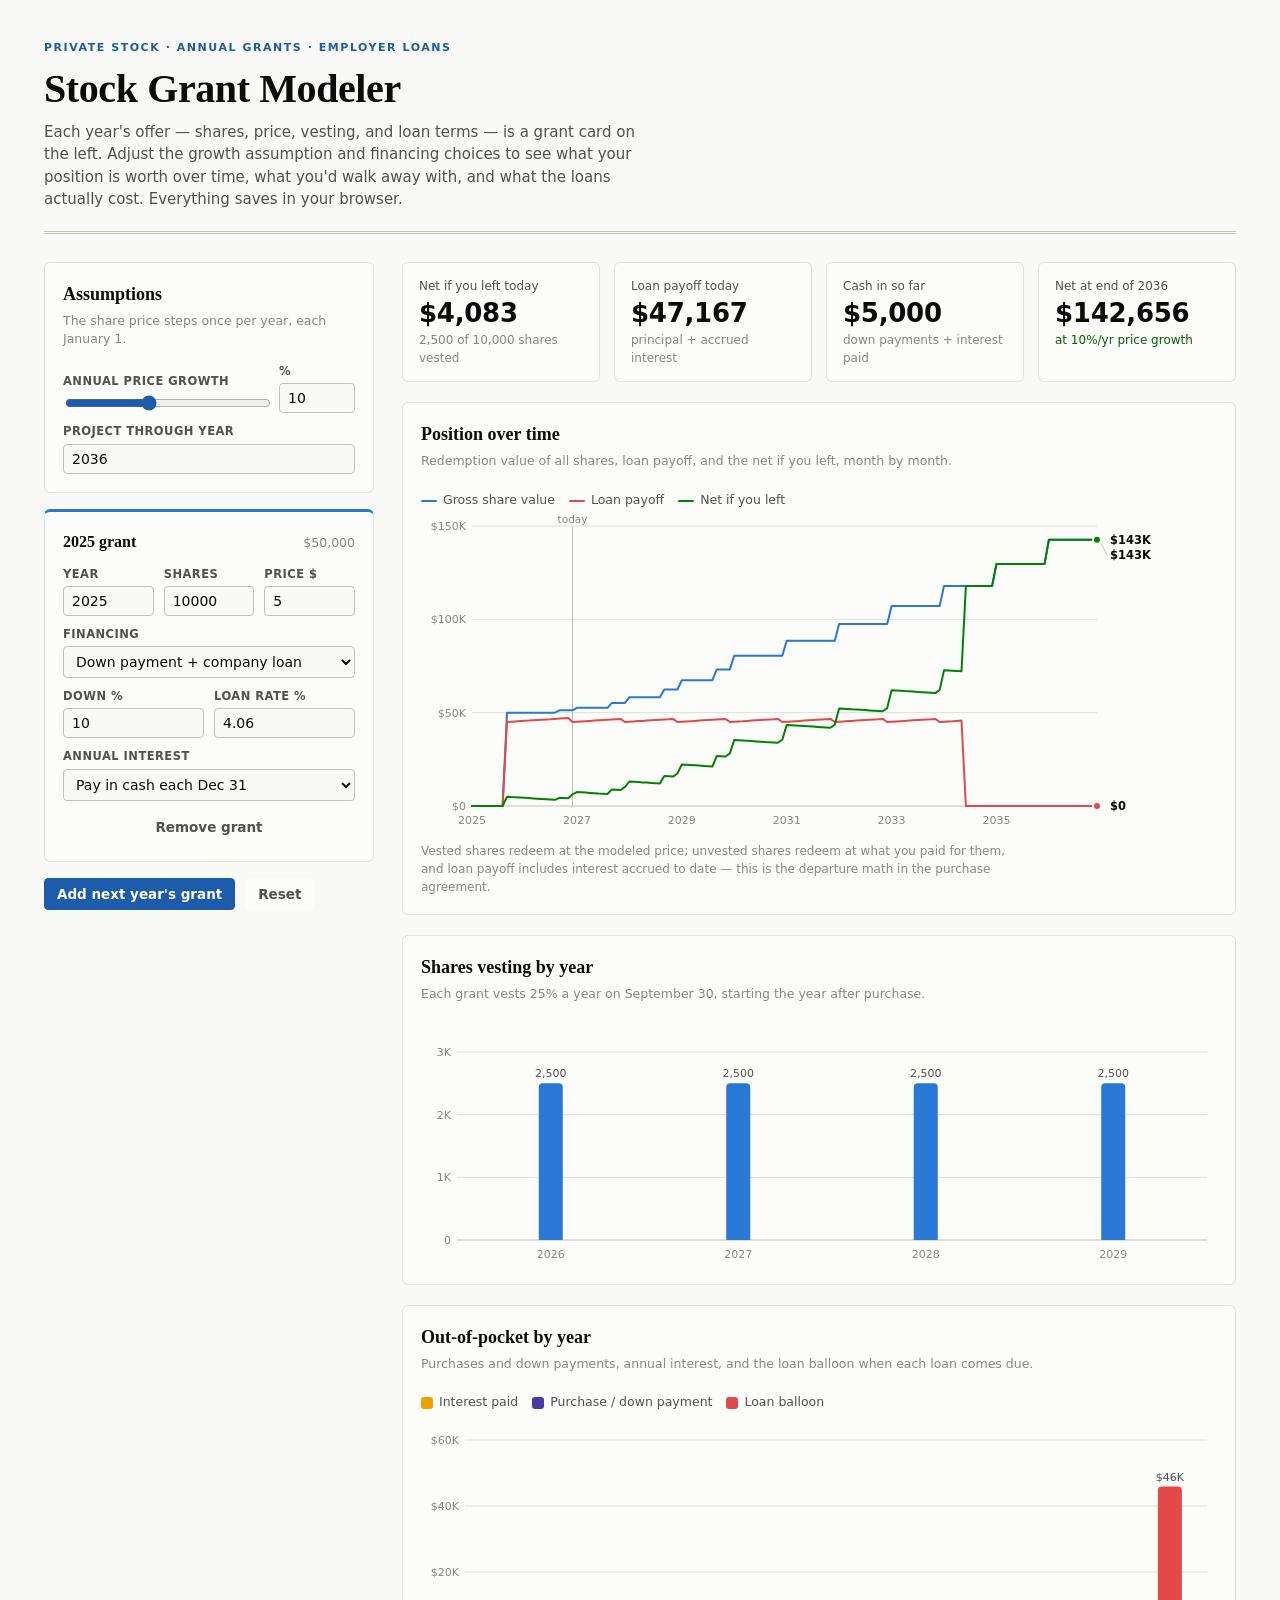
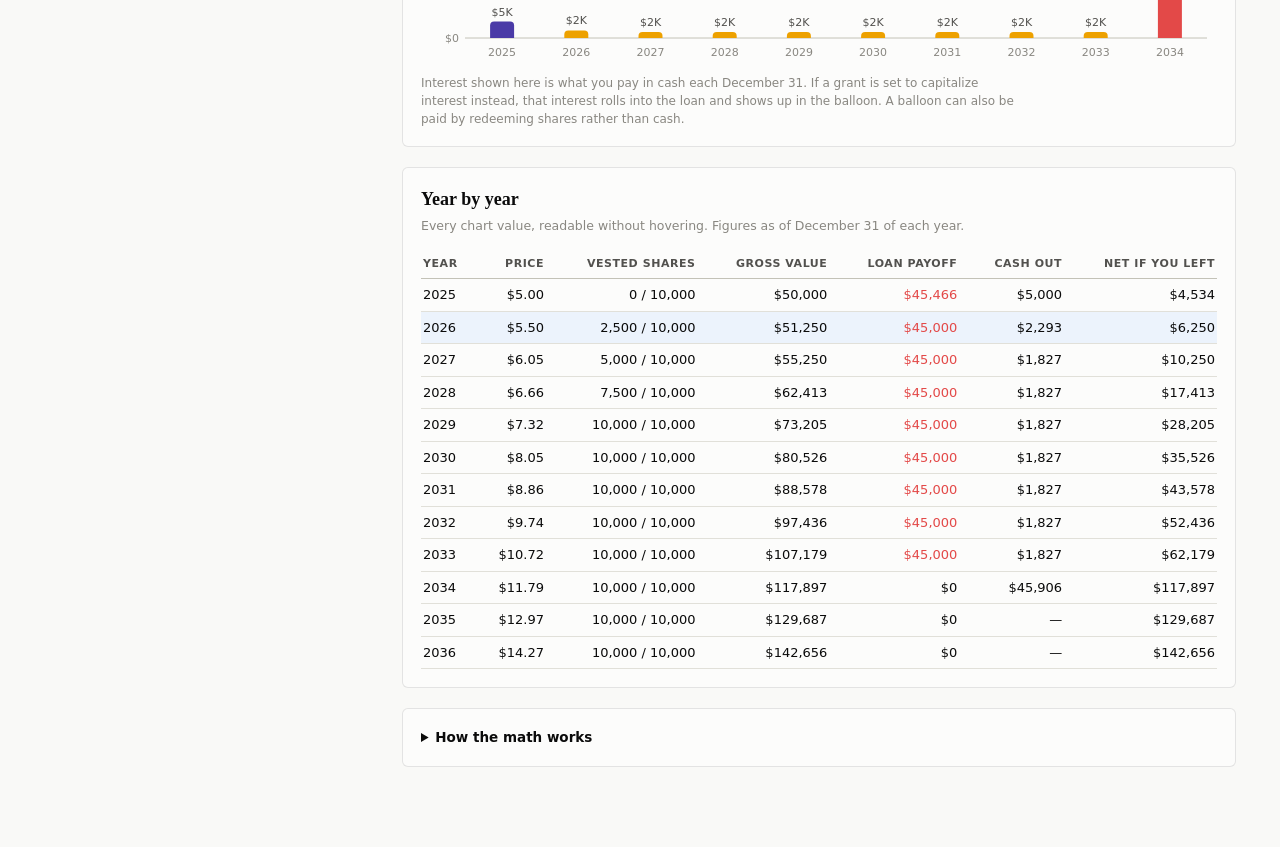
==== stock-grant-modeler/index.html @ 9b63e7a1 "Add stock grant modeler: vesting + employer-loan visualizer Single-file interactive tool for modelin" ====
<!doctype html>
<html lang="en">
<head>
<meta charset="utf-8">
<meta name="viewport" content="width=device-width, initial-scale=1">
</head>
<body>
<title>Stock Grant Modeler</title>
<style>
  /* ============ tokens ============ */
  :root {
    color-scheme: light;
    --page:        #f9f9f7;
    --surface:     #fcfcfb;
    --ink:         #0b0b0b;
    --ink-2:       #52514e;
    --muted:       #898781;
    --grid:        #e1e0d9;
    --baseline:    #c3c2b7;
    --hairline:    rgba(11,11,11,0.10);
    --accent:      #1c5cab;
    --accent-soft: #cde2fb;

    --s-value:     #2a78d6;  /* gross value line   */
    --s-net:       #008300;  /* net walk-away line */
    --s-loan:      #e34948;  /* loan payoff line   */

    --cf-interest: #eda100;  /* cash-flow stack, bottom */
    --cf-purchase: #4a3aa7;  /* cash-flow stack, middle */
    --cf-payoff:   #e34948;  /* cash-flow stack, top    */

    --vest-1: #86b6ef; --vest-2: #5598e7; --vest-3: #2a78d6;
    --vest-4: #1c5cab; --vest-5: #104281; --vest-6: #0d366b;

    --good-text:   #006300;
    --serif: "Iowan Old Style", "Palatino Linotype", "Book Antiqua", Georgia, serif;
    --sans: system-ui, -apple-system, "Segoe UI", sans-serif;
  }
  @media (prefers-color-scheme: dark) {
    :root:where(:not([data-theme="light"])) {
      color-scheme: dark;
      --page:        #0d0d0d;
      --surface:     #1a1a19;
      --ink:         #ffffff;
      --ink-2:       #c3c2b7;
      --muted:       #898781;
      --grid:        #2c2c2a;
      --baseline:    #383835;
      --hairline:    rgba(255,255,255,0.10);
      --accent:      #6da7ec;
      --accent-soft: #0d366b;
      --s-value:     #3987e5;
      --s-net:       #008300;
      --s-loan:      #e66767;
      --cf-interest: #c98500;
      --cf-purchase: #9085e9;
      --cf-payoff:   #e66767;
      --vest-1: #cde2fb; --vest-2: #9ec5f4; --vest-3: #6da7ec;
      --vest-4: #3987e5; --vest-5: #256abf; --vest-6: #184f95;
      --good-text:   #0ca30c;
    }
  }
  :root[data-theme="dark"] {
    color-scheme: dark;
    --page:        #0d0d0d;
    --surface:     #1a1a19;
    --ink:         #ffffff;
    --ink-2:       #c3c2b7;
    --muted:       #898781;
    --grid:        #2c2c2a;
    --baseline:    #383835;
    --hairline:    rgba(255,255,255,0.10);
    --accent:      #6da7ec;
    --accent-soft: #0d366b;
    --s-value:     #3987e5;
    --s-net:       #008300;
    --s-loan:      #e66767;
    --cf-interest: #c98500;
    --cf-purchase: #9085e9;
    --cf-payoff:   #e66767;
    --vest-1: #cde2fb; --vest-2: #9ec5f4; --vest-3: #6da7ec;
    --vest-4: #3987e5; --vest-5: #256abf; --vest-6: #184f95;
    --good-text:   #0ca30c;
  }
  :root[data-theme="light"] {
    color-scheme: light;
    --page:        #f9f9f7;
    --surface:     #fcfcfb;
    --ink:         #0b0b0b;
    --ink-2:       #52514e;
    --muted:       #898781;
    --grid:        #e1e0d9;
    --baseline:    #c3c2b7;
    --hairline:    rgba(11,11,11,0.10);
    --accent:      #1c5cab;
    --accent-soft: #cde2fb;
    --s-value:     #2a78d6;
    --s-net:       #008300;
    --s-loan:      #e34948;
    --cf-interest: #eda100;
    --cf-purchase: #4a3aa7;
    --cf-payoff:   #e34948;
    --vest-1: #86b6ef; --vest-2: #5598e7; --vest-3: #2a78d6;
    --vest-4: #1c5cab; --vest-5: #104281; --vest-6: #0d366b;
    --good-text:   #006300;
  }

  /* ============ base ============ */
  * { box-sizing: border-box; }
  html, body { margin: 0; }
  body {
    background: var(--page);
    color: var(--ink);
    font: 15px/1.5 var(--sans);
  }
  .wrap { max-width: 1240px; margin: 0 auto; padding: 0 24px 80px; }

  /* ============ masthead ============ */
  header.masthead {
    padding: 40px 0 20px;
    border-bottom: 3px double var(--baseline);
    margin-bottom: 28px;
  }
  .eyebrow {
    font-size: 11px; font-weight: 600; letter-spacing: 0.14em;
    text-transform: uppercase; color: var(--accent); margin: 0 0 10px;
  }
  h1 {
    font-family: var(--serif); font-weight: 600;
    font-size: clamp(28px, 4vw, 40px); line-height: 1.1;
    margin: 0 0 10px; text-wrap: balance; letter-spacing: -0.01em;
  }
  .masthead p.lede { margin: 0; max-width: 62ch; color: var(--ink-2); }

  /* ============ layout ============ */
  .cols { display: grid; grid-template-columns: 330px minmax(0, 1fr); gap: 28px; align-items: start; }
  @media (max-width: 980px) { .cols { grid-template-columns: 1fr; } }
  aside.controls { position: sticky; top: 16px; display: flex; flex-direction: column; gap: 16px; }
  @media (max-width: 980px) { aside.controls { position: static; } }
  main.results { display: flex; flex-direction: column; gap: 20px; min-width: 0; }

  .card {
    background: var(--surface);
    border: 1px solid var(--hairline);
    border-radius: 6px;
    padding: 18px;
  }
  .card h2 {
    font-family: var(--serif); font-weight: 600; font-size: 18px;
    margin: 0 0 4px; letter-spacing: 0;
  }
  .card .sub { font-size: 12.5px; color: var(--muted); margin: 0 0 14px; }

  /* ============ form controls ============ */
  .field { display: flex; flex-direction: column; gap: 3px; }
  .field label { font-size: 11.5px; font-weight: 600; letter-spacing: 0.04em; text-transform: uppercase; color: var(--ink-2); }
  .field input, .field select {
    font: 14px var(--sans); color: var(--ink);
    background: var(--page);
    border: 1px solid var(--baseline); border-radius: 4px;
    padding: 6px 8px; width: 100%;
  }
  .field input:focus-visible, .field select:focus-visible,
  button:focus-visible, [tabindex="0"]:focus-visible {
    outline: 2px solid var(--accent); outline-offset: 1px;
  }
  .frow { display: grid; grid-template-columns: 1fr 1fr; gap: 10px; }
  .frow3 { display: grid; grid-template-columns: 1fr 1fr 1fr; gap: 10px; }
  .stack { display: flex; flex-direction: column; gap: 10px; }
  .growth-row { display: grid; grid-template-columns: 1fr 76px; gap: 10px; align-items: end; }
  input[type="range"] { accent-color: var(--accent); padding: 0; border: 0; background: transparent; width: 100%; }

  button {
    font: 600 13.5px var(--sans); color: var(--ink);
    background: var(--surface);
    border: 1px solid var(--baseline); border-radius: 4px;
    padding: 7px 12px; cursor: pointer;
  }
  button:hover { border-color: var(--ink-2); }
  button.primary { background: var(--accent); border-color: var(--accent); color: #fff; }
  button.ghost { border-color: transparent; color: var(--ink-2); }
  button.ghost:hover { color: var(--ink); }

  .grant-card { border-top: 3px solid var(--gcolor, var(--accent)); }
  .grant-head { display: flex; justify-content: space-between; align-items: baseline; margin-bottom: 12px; }
  .grant-head h3 { font-family: var(--serif); font-size: 16px; font-weight: 600; margin: 0; }
  .grant-head .cost { font-size: 12.5px; color: var(--muted); font-variant-numeric: tabular-nums; }

  /* ============ stat tiles ============ */
  .tiles { display: grid; grid-template-columns: repeat(4, minmax(0,1fr)); gap: 14px; }
  @media (max-width: 860px) { .tiles { grid-template-columns: repeat(2, minmax(0,1fr)); } }
  .tile { background: var(--surface); border: 1px solid var(--hairline); border-radius: 6px; padding: 14px 16px; }
  .tile .t-label { font-size: 12px; color: var(--ink-2); margin-bottom: 4px; }
  .tile .t-value { font-size: 26px; font-weight: 600; line-height: 1.15; letter-spacing: -0.01em; }
  .tile .t-sub { font-size: 12px; color: var(--muted); margin-top: 3px; }
  .tile .t-sub.pos { color: var(--good-text); }

  /* ============ charts ============ */
  .chart-card { position: relative; }
  .chart-head { display: flex; flex-wrap: wrap; justify-content: space-between; align-items: baseline; gap: 8px; }
  .legend { display: flex; flex-wrap: wrap; gap: 14px; font-size: 12.5px; color: var(--ink-2); margin: 6px 0 2px; }
  .legend .key { display: inline-flex; align-items: center; gap: 6px; }
  .key .swatch { width: 12px; height: 12px; border-radius: 3px; flex: none; }
  .key .stroke { width: 16px; height: 2px; border-radius: 1px; flex: none; }
  .chart-body { position: relative; }
  .chart-body svg { display: block; width: 100%; height: auto; }
  svg text { font-family: var(--sans); }
  .tooltip {
    position: absolute; pointer-events: none; z-index: 5;
    background: var(--surface); border: 1px solid var(--hairline);
    border-radius: 5px; padding: 8px 10px; font-size: 12.5px;
    box-shadow: 0 4px 14px rgba(0,0,0,0.13);
    min-width: 150px; display: none;
  }
  .tooltip .tt-title { color: var(--muted); font-size: 11.5px; margin-bottom: 5px; }
  .tooltip .tt-row { display: flex; align-items: center; gap: 7px; padding: 1.5px 0; }
  .tooltip .tt-key { width: 12px; height: 2.5px; border-radius: 1px; flex: none; }
  .tooltip .tt-val { font-weight: 600; font-variant-numeric: tabular-nums; }
  .tooltip .tt-name { color: var(--ink-2); }
  .footnote { font-size: 12px; color: var(--muted); margin: 10px 0 0; max-width: 78ch; }

  /* ============ table ============ */
  .table-scroll { overflow-x: auto; }
  table { border-collapse: collapse; width: 100%; font-size: 13px; }
  th, td { text-align: right; padding: 6px 12px; white-space: nowrap; font-variant-numeric: tabular-nums; }
  th:first-child, td:first-child { text-align: left; padding-left: 2px; }
  td:last-child, th:last-child { padding-right: 2px; }
  thead th { font-size: 11px; font-weight: 600; letter-spacing: 0.05em; text-transform: uppercase; color: var(--ink-2); border-bottom: 1px solid var(--baseline); }
  tbody td { border-bottom: 1px solid var(--grid); color: var(--ink); }
  tbody tr.today-row td { background: color-mix(in srgb, var(--accent-soft) 34%, transparent); }
  .neg { color: var(--s-loan); }

  details.math { font-size: 13.5px; color: var(--ink-2); }
  details.math summary { cursor: pointer; font-weight: 600; color: var(--ink); }
  details.math ul { padding-left: 20px; }
  details.math li { margin: 4px 0; }

  @media (prefers-reduced-motion: reduce) { * { transition: none !important; } }
</style>

<div class="wrap">
  <header class="masthead">
    <p class="eyebrow">Private stock &middot; Annual grants &middot; Employer loans</p>
    <h1>Stock Grant Modeler</h1>
    <p class="lede">Each year's offer — shares, price, vesting, and loan terms — is a grant card on the
      left. Adjust the growth assumption and financing choices to see what your position is worth over
      time, what you'd walk away with, and what the loans actually cost. Everything saves in your browser.</p>
  </header>

  <div class="cols">
    <aside class="controls">
      <section class="card">
        <h2>Assumptions</h2>
        <p class="sub">The share price steps once per year, each January&nbsp;1.</p>
        <div class="stack">
          <div class="growth-row">
            <div class="field">
              <label for="growth-range">Annual price growth</label>
              <input id="growth-range" type="range" min="0" max="25" step="0.5">
            </div>
            <div class="field">
              <label for="growth-num">%</label>
              <input id="growth-num" type="number" min="-20" max="60" step="0.5">
            </div>
          </div>
          <div class="field">
            <label for="horizon">Project through year</label>
            <input id="horizon" type="number" min="2026" max="2070" step="1">
          </div>
        </div>
      </section>

      <div id="grant-list" class="stack"></div>

      <div style="display:flex; gap:10px;">
        <button id="add-grant" class="primary" type="button">Add next year's grant</button>
        <button id="reset" class="ghost" type="button">Reset</button>
      </div>
    </aside>

    <main class="results">
      <div class="tiles" id="tiles"></div>

      <section class="card chart-card">
        <div class="chart-head">
          <div>
            <h2>Position over time</h2>
            <p class="sub">Redemption value of all shares, loan payoff, and the net if you left, month by month.</p>
          </div>
        </div>
        <div class="legend" id="legend-pos"></div>
        <div class="chart-body" id="chart-pos"></div>
        <p class="footnote">Vested shares redeem at the modeled price; unvested shares redeem at what you
          paid for them, and loan payoff includes interest accrued to date — this is the departure math in
          the purchase agreement.</p>
      </section>

      <section class="card chart-card">
        <div class="chart-head">
          <div>
            <h2>Shares vesting by year</h2>
            <p class="sub">Each grant vests 25% a year on September&nbsp;30, starting the year after purchase.</p>
          </div>
        </div>
        <div class="legend" id="legend-vest"></div>
        <div class="chart-body" id="chart-vest"></div>
      </section>

      <section class="card chart-card">
        <div class="chart-head">
          <div>
            <h2>Out-of-pocket by year</h2>
            <p class="sub">Purchases and down payments, annual interest, and the loan balloon when each loan comes due.</p>
          </div>
        </div>
        <div class="legend" id="legend-cash"></div>
        <div class="chart-body" id="chart-cash"></div>
        <p class="footnote">Interest shown here is what you pay in cash each December&nbsp;31. If a grant is
          set to capitalize interest instead, that interest rolls into the loan and shows up in the balloon.
          A balloon can also be paid by redeeming shares rather than cash.</p>
      </section>

      <section class="card">
        <h2>Year by year</h2>
        <p class="sub">Every chart value, readable without hovering. Figures as of December&nbsp;31 of each year.</p>
        <div class="table-scroll" id="detail-table"></div>
      </section>

      <section class="card">
        <details class="math">
          <summary>How the math works</summary>
          <ul>
            <li><strong>Price path.</strong> The board sets one price per calendar year, so the model steps the
              price every January&nbsp;1 by your growth assumption. A grant year with a real price you've entered
              anchors the path — later years grow from the most recent known price.</li>
            <li><strong>Vesting.</strong> 25% per year on September&nbsp;30, first vest the year after the grant;
              each tranche rounds down to a whole share and the final date picks up the remainder.</li>
            <li><strong>Loan interest.</strong> Accrues daily (actual days &divide; 365) from September&nbsp;30 of the
              grant year, first payment due December&nbsp;31 of the following year — matching the disclosure's
              day count. Interest is due each December&nbsp;31; unpaid interest capitalizes into principal at the
              capitalization rate. Principal is a single balloon due June&nbsp;30, nine years after the grant.</li>
            <li><strong>Walk-away value.</strong> Vested shares &times; current price, plus unvested shares at your
              purchase price, minus every loan's payoff (principal + accrued interest) — i.e., what a departure
              redemption would net you.</li>
            <li><strong>Not modeled:</strong> taxes on gains at sale, payroll-deduct imputed interest, tax loans,
              share-exchange down payments, and minimum-redemption rules.</li>
          </ul>
        </details>
      </section>
    </main>
  </div>
</div>

<script>
"use strict";
/* ================= defaults & state ================= */
const DEFAULT_STATE = {
  growth: 10,
  horizon: 2036,
  grants: [
    { id: 1, year: 2025, shares: 10000, price: 5.00, financing: "loan",
      downPct: 10, ratePct: 4.06, interestMode: "pay", capRatePct: 4.06 }
  ]
};

const LS_KEY = "stock-grant-modeler-v1";
let state = loadState();

function loadState() {
  try {
    const raw = localStorage.getItem(LS_KEY);
    if (raw) {
      const s = JSON.parse(raw);
      if (s && Array.isArray(s.grants)) return s;
    }
  } catch (e) { /* private mode etc. */ }
  return JSON.parse(JSON.stringify(DEFAULT_STATE));
}
function saveState() {
  try { localStorage.setItem(LS_KEY, JSON.stringify(state)); } catch (e) {}
}

/* ================= date & money helpers ================= */
const MS_DAY = 86400000;
const dUTC = (y, m, d) => Date.UTC(y, m, d);
const daysBetween = (a, b) => Math.round((b - a) / MS_DAY);
const TODAY = (() => { const n = new Date(); return dUTC(n.getFullYear(), n.getMonth(), n.getDate()); })();

const fmtFull = v => (v < 0 ? "−$" : "$") + Math.round(Math.abs(v)).toLocaleString("en-US");
function fmtCompact(v) {
  const a = Math.abs(v), s = v < 0 ? "−" : "";
  if (a >= 1e6) return s + "$" + (a / 1e6).toFixed(a >= 1e7 ? 1 : 2).replace(/\.?0+$/, "") + "M";
  if (a >= 1e3) return s + "$" + Math.round(a / 1e3).toLocaleString() + "K";
  return s + "$" + Math.round(a);
}
const fmtShares = v => Math.round(v).toLocaleString("en-US");

/* ================= the model ================= */
/* Price path: one price per calendar year. Grant-year prices anchor it;
   other years grow from the latest known price. */
function buildPricePath(grants, growth, y0, y1) {
  const anchors = new Map();
  for (const g of grants) if (g.price > 0) anchors.set(g.year, g.price);
  const path = new Map();
  let base = anchors.size ? anchors.get(Math.min(...anchors.keys())) : 0;
  for (let y = y0; y <= y1; y++) {
    if (anchors.has(y)) base = anchors.get(y);
    else base = base * (1 + growth / 100);
    path.set(y, base);
  }
  return y => path.get(Math.min(Math.max(y, y0), y1)) ?? 0;
}

function vestEvents(g) {
  const per = Math.floor(g.shares * 0.25);
  return [1, 2, 3, 4].map(k => ({
    date: dUTC(g.year + k, 8, 30),
    year: g.year + k,
    shares: k < 4 ? per : g.shares - 3 * per
  }));
}
const vestedAt = (g, t) => vestEvents(g).reduce((s, e) => s + (t >= e.date ? e.shares : 0), 0);

/* Loan schedule per grant. Day count mirrors the disclosure: the first period
   counts the disbursement day (so 2025's first payment covers 458 days), full
   Dec-31-to-Dec-31 years count as 365 even across leap years, and the final
   stub is actual days / 365. */
function loanSchedule(g) {
  if (g.financing !== "loan") return null;
  const cost = g.shares * g.price;
  const base = cost * (1 - g.downPct / 100);
  const disb = dUTC(g.year, 8, 30);
  const due = dUTC(g.year + 9, 5, 30);
  const r1 = g.ratePct / 100, r2 = (g.capRatePct ?? g.ratePct) / 100;

  const rows = [];             // {date, year, interest, paidCash, capAdded, balanceAfter}
  let cap = 0, prev = disb, first = true;
  for (let y = g.year + 1; y <= g.year + 9; y++) {
    const end = y === g.year + 9 ? due : dUTC(y, 11, 31);
    let days = daysBetween(prev, end) + (first ? 1 : 0);
    if (!first && days === 366) days = 365;
    const interest = (base * r1 + cap * r2) * days / 365;
    const isFinal = end === due;
    const payCash = isFinal || g.interestMode === "pay";
    if (!payCash) cap += interest;
    rows.push({
      date: end, year: y, interest,
      paidCash: payCash ? interest : 0,
      capAdded: payCash ? 0 : interest,
      balanceAfter: isFinal ? 0 : base + cap
    });
    prev = end; first = false;
  }

  /* payoff at any time t = principal so far + interest accrued since last event */
  function payoffAt(t) {
    if (t < disb || t >= due) return 0;
    let capNow = 0, prevD = disb, isFirst = true;
    for (const row of rows) {
      if (row.date <= t) { capNow += row.capAdded; prevD = row.date; isFirst = false; continue; }
      break;
    }
    let days = daysBetween(prevD, t) + (isFirst ? 1 : 0);
    if (days < 0) days = 0;
    const accrued = (base * r1 + capNow * r2) * days / 365;
    return base + capNow + accrued;
  }

  const balloon = rows[rows.length - 1];
  return { base, disb, due, rows, payoffAt,
           balloonAmount: base + rows.slice(0, -1).reduce((s, r) => s + r.capAdded, 0) + balloon.interest,
           balloonYear: balloon.year };
}

function buildModel() {
  const grants = state.grants.filter(g => g.shares > 0 && g.price > 0);
  if (!grants.length) return null;
  const sorted = [...grants].sort((a, b) => a.year - b.year);
  const y0 = sorted[0].year;
  const lastVest = Math.max(...grants.map(g => g.year + 4));
  const lastDue = Math.max(...grants.map(g => g.financing === "loan" ? g.year + 9 : g.year));
  const horizon = Math.max(state.horizon, y0 + 1);
  const y1 = Math.max(horizon, lastVest);
  const priceAt = buildPricePath(grants, state.growth, y0, Math.max(y1, lastDue));
  const loans = new Map(grants.map(g => [g.id, loanSchedule(g)]));

  function snapshot(t) {
    let gross = 0, payoff = 0, vestedSh = 0, totalSh = 0;
    const yr = new Date(t).getUTCFullYear();
    const p = priceAt(yr);
    for (const g of grants) {
      const owned = t >= dUTC(g.year, 8, 30);
      if (!owned) continue;
      totalSh += g.shares;
      const v = vestedAt(g, t);
      vestedSh += v;
      gross += v * p + (g.shares - v) * g.price;
      const L = loans.get(g.id);
      if (L) payoff += L.payoffAt(t);
    }
    return { gross, payoff, net: gross - payoff, vestedSh, totalSh, price: p };
  }

  /* monthly series for the line chart */
  const months = [];
  for (let y = y0; y <= y1; y++)
    for (let m = 0; m < 12; m++) {
      const t = dUTC(y, m + 1, 0);         // last day of month
      months.push({ t, y, m, ...snapshot(t) });
    }

  /* annual cash flows */
  const cash = new Map();                   // year -> {purchase, interest, payoff}
  const bump = (y, k, v) => {
    if (!cash.has(y)) cash.set(y, { purchase: 0, interest: 0, payoff: 0 });
    cash.get(y)[k] += v;
  };
  for (const g of grants) {
    const cost = g.shares * g.price;
    if (g.financing === "loan") {
      bump(g.year, "purchase", cost * g.downPct / 100);
      const L = loans.get(g.id);
      for (const r of L.rows.slice(0, -1)) bump(r.year, "interest", r.paidCash);
      bump(L.balloonYear, "payoff", L.balloonAmount);
    } else {
      bump(g.year, "purchase", cost);
    }
  }

  /* vesting by calendar year, per grant */
  const vestYears = [];
  for (let y = y0 + 1; y <= lastVest; y++) {
    const parts = grants.map(g => {
      const e = vestEvents(g).find(e => e.year === y);
      return { grant: g, shares: e ? e.shares : 0 };
    }).filter(p => p.shares > 0);
    if (parts.length) vestYears.push({ year: y, parts, total: parts.reduce((s, p) => s + p.shares, 0) });
  }

  return { grants: sorted, y0, y1, priceAt, loans, months, cash, vestYears, snapshot };
}

/* ================= controls rendering ================= */
const $ = id => document.getElementById(id);
const VEST_COLORS = ["var(--vest-1)", "var(--vest-2)", "var(--vest-3)", "var(--vest-4)", "var(--vest-5)", "var(--vest-6)"];

/* With few grants, start deeper in the ramp so a lone grant gets a solid blue,
   not the palest step. */
function vestColorIdx(i, count) {
  const start = Math.max(0, Math.min(2, 4 - count));
  return Math.min(start + i, VEST_COLORS.length - 1);
}
function grantColor(g) {
  const sorted = state.grants.slice().sort((a, b) => a.year - b.year);
  return VEST_COLORS[vestColorIdx(sorted.findIndex(x => x.id === g.id), sorted.length)];
}

function numInput(labelText, value, attrs, onChange) {
  const wrap = document.createElement("div"); wrap.className = "field";
  const label = document.createElement("label"); label.textContent = labelText;
  const input = document.createElement("input"); input.type = "number";
  Object.assign(input, attrs); input.value = value;
  const uid = "f" + Math.random().toString(36).slice(2, 8);
  input.id = uid; label.htmlFor = uid;
  input.addEventListener("change", () => { onChange(parseFloat(input.value) || 0); update(); });
  wrap.append(label, input);
  return wrap;
}
function selectInput(labelText, value, options, onChange) {
  const wrap = document.createElement("div"); wrap.className = "field";
  const label = document.createElement("label"); label.textContent = labelText;
  const sel = document.createElement("select");
  for (const [val, text] of options) {
    const o = document.createElement("option"); o.value = val; o.textContent = text;
    if (val === value) o.selected = true; sel.append(o);
  }
  const uid = "f" + Math.random().toString(36).slice(2, 8);
  sel.id = uid; label.htmlFor = uid;
  sel.addEventListener("change", () => { onChange(sel.value); update(); });
  wrap.append(label, sel);
  return wrap;
}

function renderControls() {
  $("growth-range").value = state.growth;
  $("growth-num").value = state.growth;
  $("horizon").value = state.horizon;

  const list = $("grant-list");
  list.textContent = "";
  const sorted = state.grants.slice().sort((a, b) => a.year - b.year);
  for (const g of sorted) {
    const card = document.createElement("section");
    card.className = "card grant-card";
    card.style.setProperty("--gcolor", grantColor(g));

    const head = document.createElement("div"); head.className = "grant-head";
    const h3 = document.createElement("h3"); h3.textContent = g.year + " grant";
    const cost = document.createElement("span"); cost.className = "cost";
    cost.textContent = fmtFull(g.shares * g.price);
    head.append(h3, cost);
    card.append(head);

    const stack = document.createElement("div"); stack.className = "stack";
    const row1 = document.createElement("div"); row1.className = "frow3";
    row1.append(
      numInput("Year", g.year, { min: 2000, max: 2069, step: 1 }, v => { g.year = Math.round(v); }),
      numInput("Shares", g.shares, { min: 0, step: 100 }, v => { g.shares = Math.round(v); }),
      numInput("Price $", g.price, { min: 0, step: 0.01 }, v => { g.price = v; })
    );
    stack.append(row1);

    stack.append(selectInput("Financing", g.financing, [
      ["loan", "Down payment + company loan"],
      ["cash", "Pay in full out-of-pocket"]
    ], v => { g.financing = v; }));

    if (g.financing === "loan") {
      const row2 = document.createElement("div"); row2.className = "frow";
      row2.append(
        numInput("Down %", g.downPct, { min: 0, max: 100, step: 1 }, v => { g.downPct = v; }),
        numInput("Loan rate %", g.ratePct, { min: 0, max: 20, step: 0.01 }, v => { g.ratePct = v; })
      );
      stack.append(row2);
      stack.append(selectInput("Annual interest", g.interestMode, [
        ["pay", "Pay in cash each Dec 31"],
        ["cap", "Capitalize into the loan"]
      ], v => { g.interestMode = v; }));
      if (g.interestMode === "cap") {
        stack.append(numInput("Capitalized-interest rate % (AFR)", g.capRatePct ?? g.ratePct,
          { min: 0, max: 20, step: 0.01 }, v => { g.capRatePct = v; }));
      }
    }

    const rm = document.createElement("button");
    rm.type = "button"; rm.className = "ghost"; rm.textContent = "Remove grant";
    rm.addEventListener("click", () => {
      state.grants = state.grants.filter(x => x.id !== g.id);
      update();
    });
    stack.append(rm);
    card.append(stack);
    list.append(card);
  }
}

$("growth-range").addEventListener("input", e => { state.growth = parseFloat(e.target.value); $("growth-num").value = state.growth; update(false); });
$("growth-range").addEventListener("change", () => update());
$("growth-num").addEventListener("change", e => { state.growth = parseFloat(e.target.value) || 0; update(); });
$("horizon").addEventListener("change", e => { state.horizon = Math.round(parseFloat(e.target.value) || 2036); update(); });
$("add-grant").addEventListener("click", () => {
  const sorted = state.grants.slice().sort((a, b) => a.year - b.year);
  const last = sorted[sorted.length - 1];
  const year = last ? last.year + 1 : new Date().getFullYear();
  const price = last ? +(last.price * (1 + state.growth / 100)).toFixed(2) : 5.00;
  state.grants.push({
    id: Date.now(), year, price,
    shares: last ? last.shares : 10000,
    financing: last ? last.financing : "loan",
    downPct: last ? last.downPct : 10,
    ratePct: last ? last.ratePct : 4.06,
    interestMode: last ? last.interestMode : "pay",
    capRatePct: last ? (last.capRatePct ?? last.ratePct) : 4.06
  });
  if (state.horizon < year + 10) state.horizon = year + 10;
  update();
});
$("reset").addEventListener("click", () => {
  state = JSON.parse(JSON.stringify(DEFAULT_STATE));
  update();
});

/* ================= tiles ================= */
function renderTiles(model) {
  const tiles = $("tiles"); tiles.textContent = "";
  const mk = (label, value, sub, subClass) => {
    const t = document.createElement("div"); t.className = "tile";
    const l = document.createElement("div"); l.className = "t-label"; l.textContent = label;
    const v = document.createElement("div"); v.className = "t-value"; v.textContent = value;
    t.append(l, v);
    if (sub) { const s = document.createElement("div"); s.className = "t-sub" + (subClass ? " " + subClass : ""); s.textContent = sub; t.append(s); }
    tiles.append(t);
  };
  if (!model) { mk("No grants", "—", "Add a grant to begin"); return; }

  const now = model.snapshot(TODAY);
  let cashIn = 0;
  for (const [y, c] of model.cash) {
    if (y < new Date(TODAY).getUTCFullYear()) cashIn += c.purchase + c.interest + c.payoff;
    else if (y === new Date(TODAY).getUTCFullYear()) cashIn += c.purchase; // assume this year's Dec interest not yet paid
  }
  const endT = dUTC(model.y1, 11, 31);
  const end = model.snapshot(endT);

  mk("Net if you left today", fmtFull(now.net),
     fmtShares(now.vestedSh) + " of " + fmtShares(now.totalSh) + " shares vested");
  mk("Loan payoff today", fmtFull(now.payoff), "principal + accrued interest");
  mk("Cash in so far", fmtFull(cashIn), "down payments + interest paid");
  mk("Net at end of " + model.y1, fmtFull(end.net),
     "at " + state.growth + "%/yr price growth", end.net > cashIn ? "pos" : "");
}

/* ================= svg chart helpers ================= */
const SVG = "http://www.w3.org/2000/svg";
function sv(tag, attrs, parent) {
  const n = document.createElementNS(SVG, tag);
  for (const k in attrs) n.setAttribute(k, attrs[k]);
  if (parent) parent.append(n);
  return n;
}
function niceTicks(max, n) {
  if (max <= 0) return [0, 1];
  const raw = max / n;
  const mag = Math.pow(10, Math.floor(Math.log10(raw)));
  const step = [1, 2, 2.5, 5, 10].map(m => m * mag).find(s => max / s <= n) || 10 * mag;
  const ticks = [];
  for (let v = 0; v <= max + 1e-9; v += step) ticks.push(v);
  if (ticks[ticks.length - 1] < max) ticks.push(ticks[ticks.length - 1] + step);
  return ticks;
}
function makeTooltip(container) {
  let tt = container.parentElement.querySelector(".tooltip");
  if (!tt) { tt = document.createElement("div"); tt.className = "tooltip"; container.parentElement.append(tt); }
  return tt;
}
function positionTooltip(tt, container, px, py) {
  const cw = container.clientWidth;
  const tw = tt.offsetWidth, th = tt.offsetHeight;
  let x = px + 14, y = py - th - 10;
  if (x + tw > cw - 4) x = px - tw - 14;
  if (x < 4) x = 4;
  if (y < 4) y = py + 14;
  tt.style.left = x + "px"; tt.style.top = y + "px";
}
function ttRows(tt, title, rows) {
  tt.textContent = "";
  const t = document.createElement("div"); t.className = "tt-title"; t.textContent = title; tt.append(t);
  for (const r of rows) {
    const row = document.createElement("div"); row.className = "tt-row";
    const key = document.createElement("span"); key.className = "tt-key"; key.style.background = r.color;
    const val = document.createElement("span"); val.className = "tt-val"; val.textContent = r.value;
    const name = document.createElement("span"); name.className = "tt-name"; name.textContent = r.name;
    row.append(key, val, name); tt.append(row);
  }
  tt.style.display = "block";
}
function legendInto(el, items) {
  el.textContent = "";
  for (const it of items) {
    const k = document.createElement("span"); k.className = "key";
    const sw = document.createElement("span");
    sw.className = it.line ? "stroke" : "swatch";
    sw.style.background = it.color;
    const t = document.createElement("span"); t.textContent = it.label;
    k.append(sw, t); el.append(k);
  }
}

/* ================= chart 1: position lines ================= */
function renderPositionChart(model) {
  const host = $("chart-pos");
  host.textContent = "";
  legendInto($("legend-pos"), [
    { label: "Gross share value", color: "var(--s-value)", line: true },
    { label: "Loan payoff", color: "var(--s-loan)", line: true },
    { label: "Net if you left", color: "var(--s-net)", line: true }
  ]);
  if (!model) return;

  const W = Math.max(host.clientWidth || 800, 420), H = 320;
  const M = { t: 14, r: 120, b: 26, l: 8 };
  const data = model.months;
  const maxV = Math.max(...data.map(d => Math.max(d.gross, d.payoff)), 1);
  const ticks = niceTicks(maxV, 5);
  const yMax = ticks[ticks.length - 1];
  const iw = W - M.l - M.r, ih = H - M.t - M.b;
  const yTickW = 8 + Math.max(...ticks.map(v => fmtCompact(v).length)) * 7;
  const px = i => M.l + yTickW + (iw - yTickW) * (i / (data.length - 1));
  const py = v => M.t + ih * (1 - v / yMax);

  const svg = sv("svg", { viewBox: `0 0 ${W} ${H}`, role: "img", tabindex: "0",
    "aria-label": "Line chart of gross share value, loan payoff, and net walk-away value over time" }, host);

  for (const t of ticks) {
    sv("line", { x1: M.l + yTickW, x2: W - M.r, y1: py(t), y2: py(t),
      stroke: t === 0 ? "var(--baseline)" : "var(--grid)", "stroke-width": 1 }, svg);
    sv("text", { x: M.l + yTickW - 6, y: py(t) + 4, "text-anchor": "end", "font-size": 11,
      fill: "var(--muted)", style: "font-variant-numeric:tabular-nums" }, svg).textContent = fmtCompact(t);
  }
  const yearIdx = [];
  data.forEach((d, i) => { if (d.m === 0) yearIdx.push(i); });
  for (const i of yearIdx) {
    if ((data[i].y - model.y0) % Math.ceil(yearIdx.length / 10) !== 0) continue;
    sv("text", { x: px(i), y: H - 8, "text-anchor": "middle", "font-size": 11, fill: "var(--muted)" }, svg)
      .textContent = data[i].y;
  }

  /* today marker */
  const ti = data.findIndex(d => d.t >= TODAY);
  if (ti > 0 && ti < data.length - 1) {
    sv("line", { x1: px(ti), x2: px(ti), y1: M.t, y2: M.t + ih, stroke: "var(--baseline)",
      "stroke-width": 1, "stroke-dasharray": "none" }, svg);
    sv("text", { x: px(ti), y: M.t - 3, "text-anchor": "middle", "font-size": 10.5, fill: "var(--muted)" }, svg)
      .textContent = "today";
  }

  const series = [
    { key: "gross", name: "Gross share value", color: "var(--s-value)" },
    { key: "payoff", name: "Loan payoff", color: "var(--s-loan)" },
    { key: "net", name: "Net if you left", color: "var(--s-net)" }
  ];
  for (const s of series) {
    const dPath = data.map((d, i) => (i ? "L" : "M") + px(i).toFixed(1) + " " + py(d[s.key]).toFixed(1)).join("");
    sv("path", { d: dPath, fill: "none", stroke: s.color, "stroke-width": 2,
      "stroke-linejoin": "round", "stroke-linecap": "round" }, svg);
  }

  /* direct end labels with collision nudge + leader lines */
  const ends = series.map(s => ({ s, y: py(data[data.length - 1][s.key]), v: data[data.length - 1][s.key] }))
    .sort((a, b) => a.y - b.y);
  for (let i = 1; i < ends.length; i++)
    if (ends[i].y - ends[i - 1].y < 15) ends[i].y = ends[i - 1].y + 15;
  for (const e of ends) {
    const x0 = px(data.length - 1), yLine = py(e.v);
    if (Math.abs(e.y - yLine) > 2)
      sv("line", { x1: x0 + 2, x2: x0 + 10, y1: yLine, y2: e.y, stroke: "var(--baseline)", "stroke-width": 1 }, svg);
    sv("circle", { cx: x0, cy: yLine, r: 4, fill: e.s.color, stroke: "var(--surface)", "stroke-width": 2 }, svg);
    const g = sv("text", { x: x0 + 13, y: e.y + 4, "font-size": 11.5, fill: "var(--ink)",
      "font-weight": 600, style: "font-variant-numeric:tabular-nums" }, svg);
    g.textContent = fmtCompact(e.v);
  }

  /* crosshair + tooltip */
  const tt = makeTooltip(host);
  const cross = sv("line", { y1: M.t, y2: M.t + ih, stroke: "var(--baseline)", "stroke-width": 1, visibility: "hidden" }, svg);
  const dots = series.map(s => sv("circle", { r: 4.5, fill: s.color, stroke: "var(--surface)", "stroke-width": 2, visibility: "hidden" }, svg));
  let focusIdx = -1;
  const showAt = i => {
    focusIdx = i;
    const d = data[i], x = px(i);
    cross.setAttribute("x1", x); cross.setAttribute("x2", x);
    cross.setAttribute("visibility", "visible");
    series.forEach((s, k) => {
      dots[k].setAttribute("cx", x); dots[k].setAttribute("cy", py(d[s.key]));
      dots[k].setAttribute("visibility", "visible");
    });
    const label = new Date(d.t).toLocaleDateString("en-US", { month: "short", year: "numeric", timeZone: "UTC" });
    ttRows(tt, label + " · price $" + d.price.toFixed(2),
      series.map(s => ({ color: seriesHex(s.color), name: s.name, value: fmtFull(d[s.key]) })));
    const rect = svg.getBoundingClientRect();
    positionTooltip(tt, host, (x / W) * rect.width, (py(Math.max(d.gross, d.payoff)) / H) * rect.height);
  };
  const hide = () => { focusIdx = -1; cross.setAttribute("visibility", "hidden"); dots.forEach(c => c.setAttribute("visibility", "hidden")); tt.style.display = "none"; };
  svg.addEventListener("pointermove", ev => {
    const rect = svg.getBoundingClientRect();
    const xu = (ev.clientX - rect.left) / rect.width * W;
    let i = Math.round((xu - (M.l + yTickW)) / (iw - yTickW) * (data.length - 1));
    i = Math.max(0, Math.min(data.length - 1, i));
    showAt(i);
  });
  svg.addEventListener("pointerleave", hide);
  svg.addEventListener("keydown", ev => {
    if (ev.key === "ArrowRight" || ev.key === "ArrowLeft") {
      ev.preventDefault();
      const step = ev.key === "ArrowRight" ? 1 : -1;
      showAt(Math.max(0, Math.min(data.length - 1, (focusIdx < 0 ? Math.max(ti, 0) : focusIdx) + step)));
    } else if (ev.key === "Escape") hide();
  });
  svg.addEventListener("blur", hide);
}

function seriesHex(varRef) {
  const name = varRef.startsWith("var(") ? varRef.slice(4, -1) : varRef;
  const v = getComputedStyle(document.documentElement).getPropertyValue(name).trim();
  return v || varRef;
}

/* ================= chart 2: vesting stacked columns ================= */
function renderVestChart(model) {
  const host = $("chart-vest");
  host.textContent = "";
  const legend = $("legend-vest");
  if (!model) { legend.textContent = ""; return; }
  const grants = model.grants;
  legendInto(legend, grants.length > 1
    ? grants.map((g, i) => ({ label: g.year + " grant", color: VEST_COLORS[vestColorIdx(i, grants.length)] }))
    : []);

  const years = model.vestYears;
  if (!years.length) return;
  const W = Math.max(host.clientWidth || 800, 420), H = 240;
  const M = { t: 26, r: 10, b: 26, l: 8 };
  const maxV = Math.max(...years.map(y => y.total));
  const ticks = niceTicks(maxV, 4);
  const yMax = ticks[ticks.length - 1];
  const yTickW = 8 + Math.max(...ticks.map(v => String(v >= 1000 ? (v / 1000).toFixed(v % 1000 ? 1 : 0) + "K" : v).length)) * 7 + 6;
  const iw = W - M.l - M.r - yTickW, ih = H - M.t - M.b;
  const py = v => M.t + ih * (1 - v / yMax);
  const band = iw / years.length;
  const bw = Math.min(24, band * 0.55);

  const svg = sv("svg", { viewBox: `0 0 ${W} ${H}`, role: "img",
    "aria-label": "Stacked columns of shares vesting each year, by grant" }, host);
  for (const t of ticks) {
    sv("line", { x1: M.l + yTickW, x2: W - M.r, y1: py(t), y2: py(t),
      stroke: t === 0 ? "var(--baseline)" : "var(--grid)", "stroke-width": 1 }, svg);
    sv("text", { x: M.l + yTickW - 6, y: py(t) + 4, "text-anchor": "end", "font-size": 11,
      fill: "var(--muted)", style: "font-variant-numeric:tabular-nums" }, svg)
      .textContent = t >= 1000 ? (t / 1000).toFixed(t % 1000 ? 1 : 0) + "K" : t;
  }

  const tt = makeTooltip(host);
  years.forEach((yr, yi) => {
    const x = M.l + yTickW + band * yi + (band - bw) / 2;
    let acc = 0;
    yr.parts.forEach((p, pi) => {
      const gi = vestColorIdx(grants.findIndex(g => g.id === p.grant.id), grants.length);
      const y1 = py(acc + p.shares), y0 = py(acc);
      const topmost = pi === yr.parts.length - 1;
      const h = Math.max(y0 - y1 - (topmost ? 0 : 2), 1);   /* 2px surface gap between segments */
      const seg = sv("path", {
        d: roundedTopRect(x, y1, bw, h, topmost ? 4 : 0),
        fill: VEST_COLORS[gi], tabindex: "0",
        role: "img", "aria-label": p.grant.year + " grant, " + fmtShares(p.shares) + " shares vest in " + yr.year
      }, svg);
      const show = () => {
        seg.setAttribute("opacity", "0.82");
        ttRows(tt, "Sep 30, " + yr.year,
          [{ color: seriesHex(VEST_COLORS[gi]), name: p.grant.year + " grant", value: fmtShares(p.shares) + " sh" },
           { color: "transparent", name: "year total", value: fmtShares(yr.total) + " sh" }]);
        const rect = svg.getBoundingClientRect();
        positionTooltip(tt, host, ((x + bw / 2) / W) * rect.width, (y1 / H) * rect.height);
      };
      const hideT = () => { seg.removeAttribute("opacity"); tt.style.display = "none"; };
      seg.addEventListener("pointerenter", show); seg.addEventListener("pointerleave", hideT);
      seg.addEventListener("focus", show); seg.addEventListener("blur", hideT);
      acc += p.shares;
    });
    sv("text", { x: x + bw / 2, y: py(acc) - 6, "text-anchor": "middle", "font-size": 11,
      fill: "var(--ink-2)", style: "font-variant-numeric:tabular-nums" }, svg)
      .textContent = fmtShares(yr.total);
    sv("text", { x: x + bw / 2, y: H - 8, "text-anchor": "middle", "font-size": 11, fill: "var(--muted)" }, svg)
      .textContent = yr.year;
  });
}

function roundedTopRect(x, y, w, h, r) {
  r = Math.min(r, w / 2, h);
  if (r <= 0) return `M${x} ${y}h${w}v${h}h${-w}Z`;
  return `M${x} ${y + r}a${r} ${r} 0 0 1 ${r} ${-r}h${w - 2 * r}a${r} ${r} 0 0 1 ${r} ${r}v${h - r}h${-w}Z`;
}

/* ================= chart 3: cash-flow stacked columns ================= */
function renderCashChart(model) {
  const host = $("chart-cash");
  host.textContent = "";
  const CATS = [
    { key: "interest", label: "Interest paid", color: "var(--cf-interest)" },
    { key: "purchase", label: "Purchase / down payment", color: "var(--cf-purchase)" },
    { key: "payoff", label: "Loan balloon", color: "var(--cf-payoff)" }
  ];
  legendInto($("legend-cash"), CATS.map(c => ({ label: c.label, color: c.color })));
  if (!model) return;

  const years = [...model.cash.keys()].sort((a, b) => a - b);
  if (!years.length) return;
  const full = [];
  for (let y = years[0]; y <= years[years.length - 1]; y++)
    full.push({ year: y, ...(model.cash.get(y) || { purchase: 0, interest: 0, payoff: 0 }) });

  const W = Math.max(host.clientWidth || 800, 420), H = 250;
  const M = { t: 26, r: 10, b: 26, l: 8 };
  const maxV = Math.max(...full.map(d => d.purchase + d.interest + d.payoff), 1);
  const ticks = niceTicks(maxV, 4);
  const yMax = ticks[ticks.length - 1];
  const yTickW = 8 + Math.max(...ticks.map(v => fmtCompact(v).length)) * 7;
  const iw = W - M.l - M.r - yTickW, ih = H - M.t - M.b;
  const py = v => M.t + ih * (1 - v / yMax);
  const band = iw / full.length;
  const bw = Math.min(24, band * 0.6);

  const svg = sv("svg", { viewBox: `0 0 ${W} ${H}`, role: "img",
    "aria-label": "Stacked columns of annual out-of-pocket cash: interest, purchases and down payments, and loan balloons" }, host);
  for (const t of ticks) {
    sv("line", { x1: M.l + yTickW, x2: W - M.r, y1: py(t), y2: py(t),
      stroke: t === 0 ? "var(--baseline)" : "var(--grid)", "stroke-width": 1 }, svg);
    sv("text", { x: M.l + yTickW - 6, y: py(t) + 4, "text-anchor": "end", "font-size": 11,
      fill: "var(--muted)", style: "font-variant-numeric:tabular-nums" }, svg).textContent = fmtCompact(t);
  }

  const tt = makeTooltip(host);
  full.forEach((d, di) => {
    const x = M.l + yTickW + band * di + (band - bw) / 2;
    const total = d.interest + d.purchase + d.payoff;
    if (total <= 0) {
      sv("text", { x: x + bw / 2, y: H - 8, "text-anchor": "middle", "font-size": 11, fill: "var(--muted)" }, svg)
        .textContent = shortYear(d.year, band);
      return;
    }
    let acc = 0;
    const parts = CATS.map(c => ({ c, v: d[c.key] })).filter(p => p.v > 0);
    parts.forEach((p, pi) => {
      const y1 = py(acc + p.v), y0 = py(acc);
      const topmost = pi === parts.length - 1;
      const h = Math.max(y0 - y1 - (topmost ? 0 : 2), 1);
      const seg = sv("path", {
        d: roundedTopRect(x, y1, bw, h, topmost ? 4 : 0),
        fill: p.c.color, tabindex: "0", role: "img",
        "aria-label": p.c.label + " " + fmtFull(p.v) + " in " + d.year
      }, svg);
      const show = () => {
        seg.setAttribute("opacity", "0.82");
        ttRows(tt, String(d.year),
          parts.map(q => ({ color: seriesHex(q.c.color), name: q.c.label, value: fmtFull(q.v) }))
            .concat([{ color: "transparent", name: "total", value: fmtFull(total) }]));
        const rect = svg.getBoundingClientRect();
        positionTooltip(tt, host, ((x + bw / 2) / W) * rect.width, (y1 / H) * rect.height);
      };
      const hideT = () => { seg.removeAttribute("opacity"); tt.style.display = "none"; };
      seg.addEventListener("pointerenter", show); seg.addEventListener("pointerleave", hideT);
      seg.addEventListener("focus", show); seg.addEventListener("blur", hideT);
      acc += p.v;
    });
    sv("text", { x: x + bw / 2, y: py(total) - 6, "text-anchor": "middle", "font-size": 11,
      fill: "var(--ink-2)", style: "font-variant-numeric:tabular-nums" }, svg)
      .textContent = fmtCompact(total);
    sv("text", { x: x + bw / 2, y: H - 8, "text-anchor": "middle", "font-size": 11, fill: "var(--muted)" }, svg)
      .textContent = shortYear(d.year, band);
  });
}
const shortYear = (y, band) => band < 38 ? "’" + String(y).slice(2) : String(y);

/* ================= detail table ================= */
function renderTable(model) {
  const host = $("detail-table"); host.textContent = "";
  if (!model) return;
  const tbl = document.createElement("table");
  const thead = document.createElement("thead");
  const hr = document.createElement("tr");
  for (const h of ["Year", "Price", "Vested shares", "Gross value", "Loan payoff", "Cash out", "Net if you left"]) {
    const th = document.createElement("th"); th.textContent = h; hr.append(th);
  }
  thead.append(hr); tbl.append(thead);
  const tbody = document.createElement("tbody");
  const thisYear = new Date(TODAY).getUTCFullYear();
  for (let y = model.y0; y <= model.y1; y++) {
    const snap = model.snapshot(dUTC(y, 11, 31));
    const c = model.cash.get(y) || { purchase: 0, interest: 0, payoff: 0 };
    const out = c.purchase + c.interest + c.payoff;
    const tr = document.createElement("tr");
    if (y === thisYear) tr.className = "today-row";
    const cells = [
      String(y), "$" + snap.price.toFixed(2),
      fmtShares(snap.vestedSh) + " / " + fmtShares(snap.totalSh),
      fmtFull(snap.gross), fmtFull(snap.payoff),
      out > 0 ? fmtFull(out) : "—",
      fmtFull(snap.net)
    ];
    cells.forEach((txt, i) => {
      const td = document.createElement("td"); td.textContent = txt;
      if (i === 4 && snap.payoff > 0) td.className = "neg";
      tr.append(td);
    });
    tbody.append(tr);
  }
  tbl.append(tbody); host.append(tbl);
}

/* ================= update loop ================= */
let model = null;
function update(rebuildControls = true) {
  state.grants = state.grants.filter(g => g);
  saveState();
  if (rebuildControls) renderControls();
  model = buildModel();
  renderTiles(model);
  renderPositionChart(model);
  renderVestChart(model);
  renderCashChart(model);
  renderTable(model);
}

let resizeTimer = null;
window.addEventListener("resize", () => {
  clearTimeout(resizeTimer);
  resizeTimer = setTimeout(() => { renderPositionChart(model); renderVestChart(model); renderCashChart(model); }, 120);
});
new MutationObserver(() => { renderPositionChart(model); renderVestChart(model); renderCashChart(model); })
  .observe(document.documentElement, { attributes: true, attributeFilter: ["data-theme"] });

update();
</script>

</body>
</html>
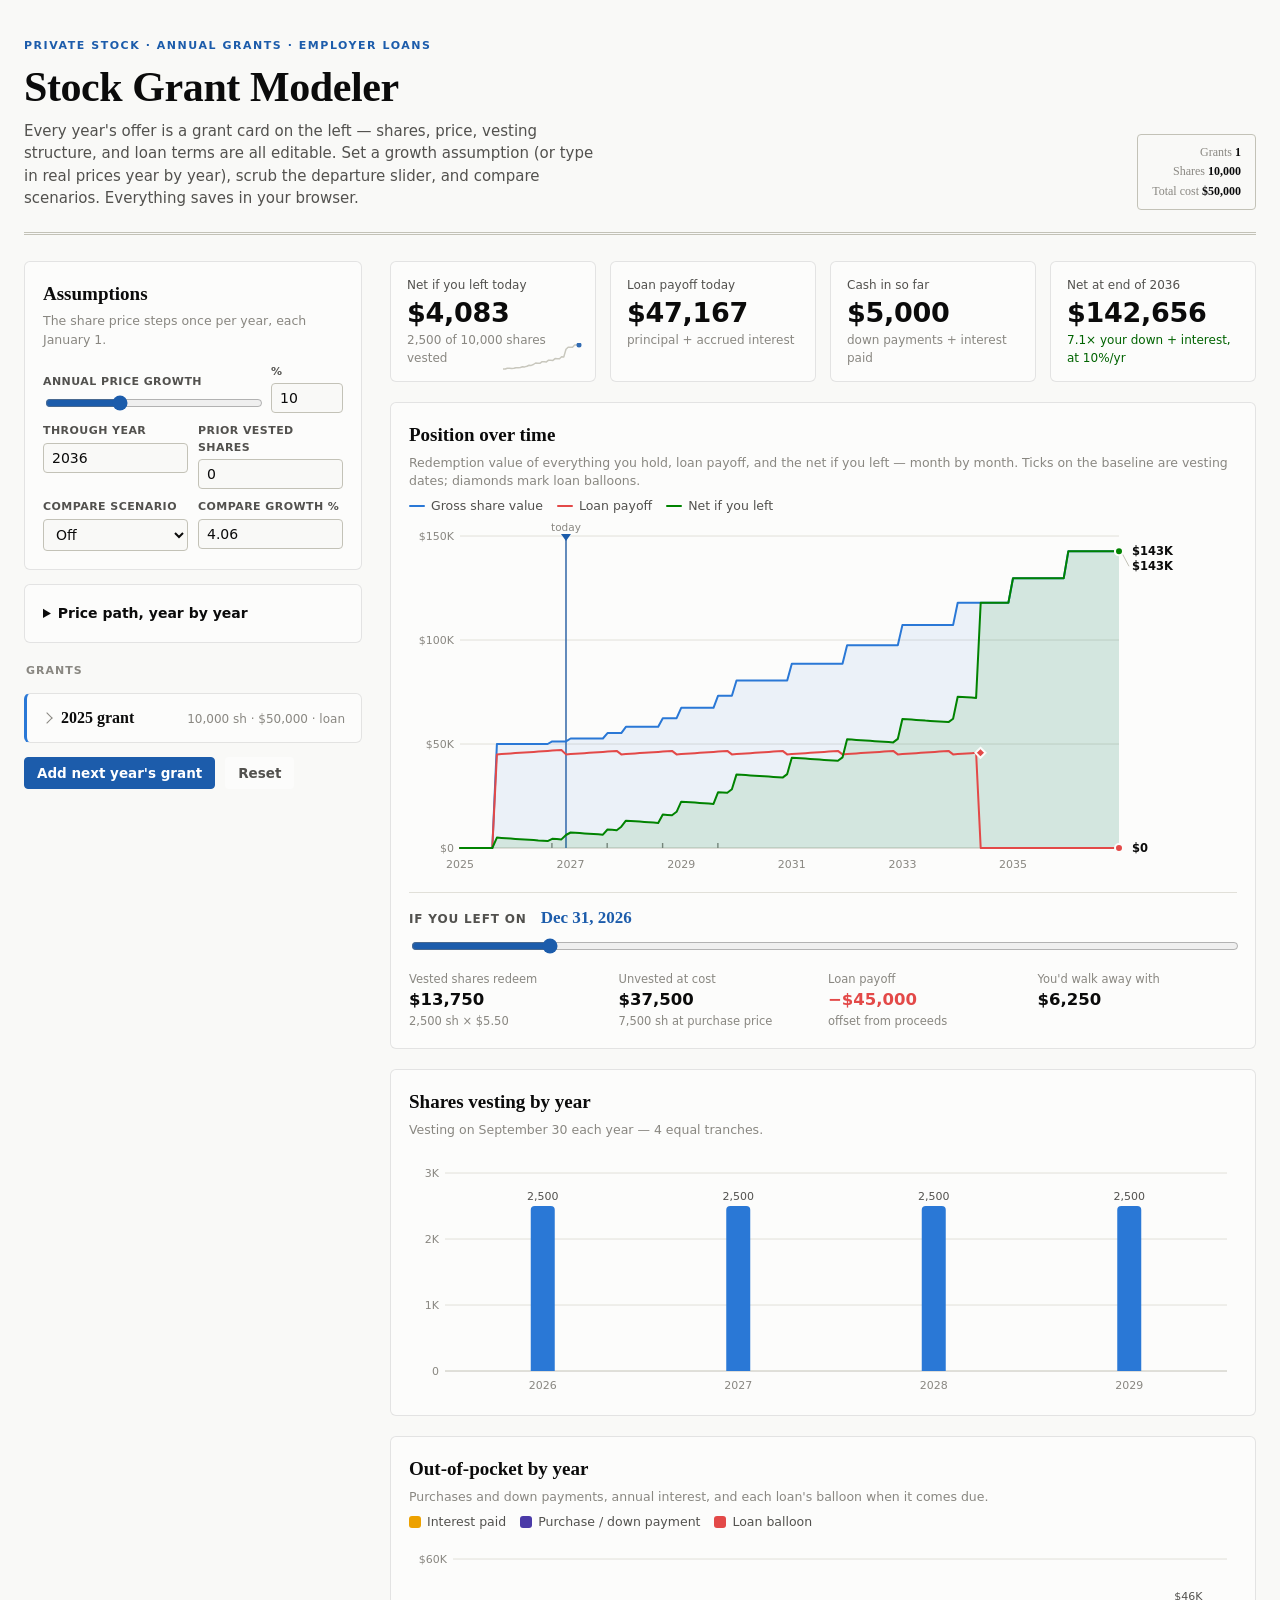
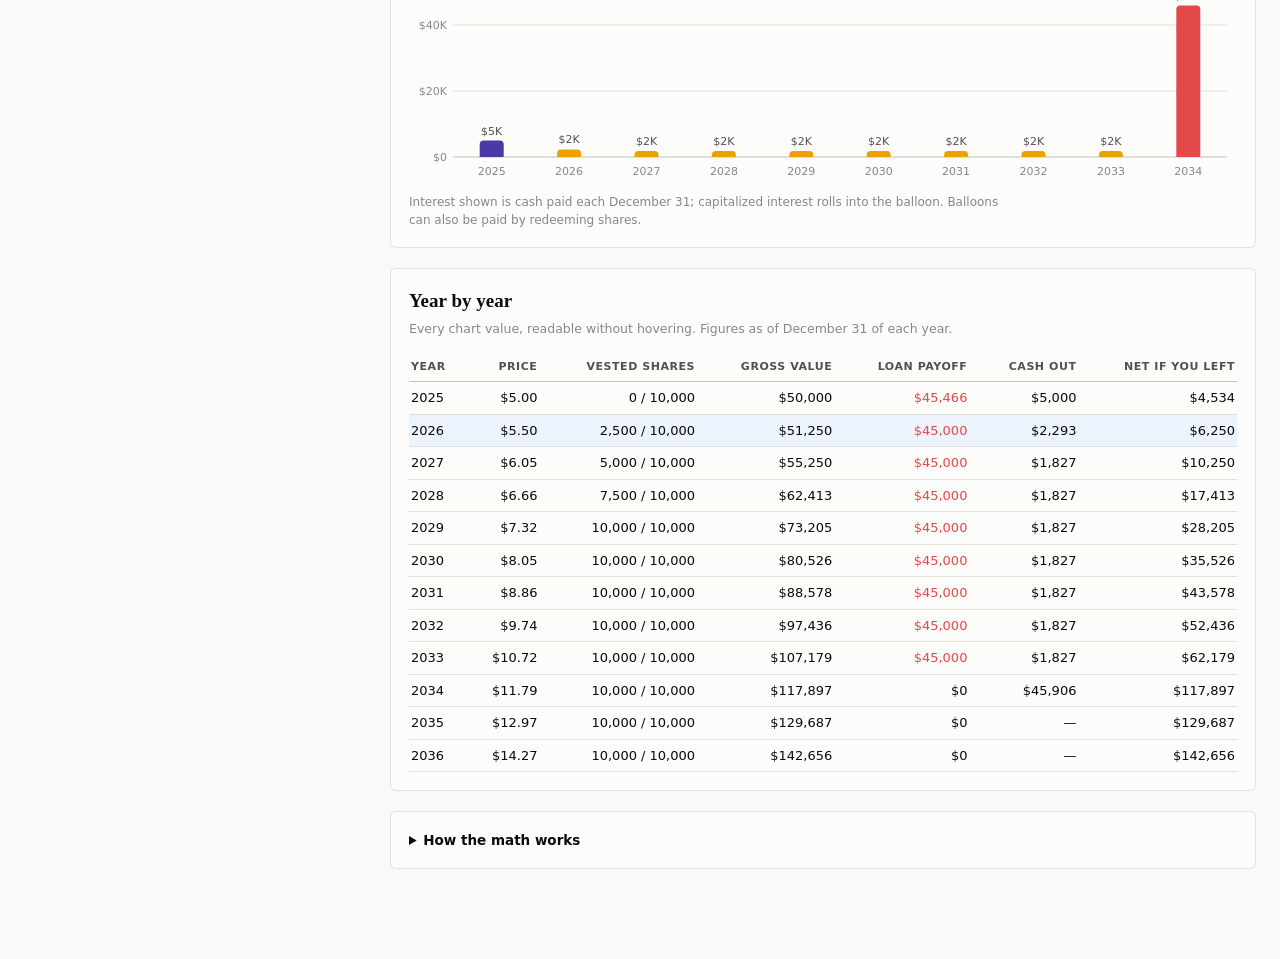
==== commit 1af9bfad: "Rework stock grant modeler: richer charts and deeper controls - Position chart: area washes, vest-da" ====
--- a/stock-grant-modeler/index.html
+++ b/stock-grant-modeler/index.html
@@ -19,181 +19,185 @@
     --baseline:    #c3c2b7;
     --hairline:    rgba(11,11,11,0.10);
     --accent:      #1c5cab;
+    --accent-ink:  #1c5cab;
     --accent-soft: #cde2fb;
 
-    --s-value:     #2a78d6;  /* gross value line   */
-    --s-net:       #008300;  /* net walk-away line */
-    --s-loan:      #e34948;  /* loan payoff line   */
-
-    --cf-interest: #eda100;  /* cash-flow stack, bottom */
-    --cf-purchase: #4a3aa7;  /* cash-flow stack, middle */
-    --cf-payoff:   #e34948;  /* cash-flow stack, top    */
+    --s-value:     #2a78d6;  /* gross value line        */
+    --s-net:       #008300;  /* net walk-away line      */
+    --s-net-alt:   #7dbd7d;  /* comparison-scenario net */
+    --s-loan:      #e34948;  /* loan payoff line        */
+
+    --cf-interest: #eda100;
+    --cf-purchase: #4a3aa7;
+    --cf-payoff:   #e34948;
 
     --vest-1: #86b6ef; --vest-2: #5598e7; --vest-3: #2a78d6;
     --vest-4: #1c5cab; --vest-5: #104281; --vest-6: #0d366b;
 
     --good-text:   #006300;
+    --spark:       #c3c2b7;
     --serif: "Iowan Old Style", "Palatino Linotype", "Book Antiqua", Georgia, serif;
     --sans: system-ui, -apple-system, "Segoe UI", sans-serif;
   }
   @media (prefers-color-scheme: dark) {
     :root:where(:not([data-theme="light"])) {
       color-scheme: dark;
-      --page:        #0d0d0d;
-      --surface:     #1a1a19;
-      --ink:         #ffffff;
-      --ink-2:       #c3c2b7;
-      --muted:       #898781;
-      --grid:        #2c2c2a;
-      --baseline:    #383835;
-      --hairline:    rgba(255,255,255,0.10);
-      --accent:      #6da7ec;
-      --accent-soft: #0d366b;
-      --s-value:     #3987e5;
-      --s-net:       #008300;
-      --s-loan:      #e66767;
-      --cf-interest: #c98500;
-      --cf-purchase: #9085e9;
-      --cf-payoff:   #e66767;
+      --page: #0d0d0d; --surface: #1a1a19;
+      --ink: #ffffff; --ink-2: #c3c2b7; --muted: #898781;
+      --grid: #2c2c2a; --baseline: #383835; --hairline: rgba(255,255,255,0.10);
+      --accent: #3987e5; --accent-ink: #6da7ec; --accent-soft: #0d366b;
+      --s-value: #3987e5; --s-net: #008300; --s-net-alt: #5d8f5d; --s-loan: #e66767;
+      --cf-interest: #c98500; --cf-purchase: #9085e9; --cf-payoff: #e66767;
       --vest-1: #cde2fb; --vest-2: #9ec5f4; --vest-3: #6da7ec;
       --vest-4: #3987e5; --vest-5: #256abf; --vest-6: #184f95;
-      --good-text:   #0ca30c;
+      --good-text: #0ca30c; --spark: #52514e;
     }
   }
   :root[data-theme="dark"] {
     color-scheme: dark;
-    --page:        #0d0d0d;
-    --surface:     #1a1a19;
-    --ink:         #ffffff;
-    --ink-2:       #c3c2b7;
-    --muted:       #898781;
-    --grid:        #2c2c2a;
-    --baseline:    #383835;
-    --hairline:    rgba(255,255,255,0.10);
-    --accent:      #6da7ec;
-    --accent-soft: #0d366b;
-    --s-value:     #3987e5;
-    --s-net:       #008300;
-    --s-loan:      #e66767;
-    --cf-interest: #c98500;
-    --cf-purchase: #9085e9;
-    --cf-payoff:   #e66767;
+    --page: #0d0d0d; --surface: #1a1a19;
+    --ink: #ffffff; --ink-2: #c3c2b7; --muted: #898781;
+    --grid: #2c2c2a; --baseline: #383835; --hairline: rgba(255,255,255,0.10);
+    --accent: #3987e5; --accent-ink: #6da7ec; --accent-soft: #0d366b;
+    --s-value: #3987e5; --s-net: #008300; --s-net-alt: #5d8f5d; --s-loan: #e66767;
+    --cf-interest: #c98500; --cf-purchase: #9085e9; --cf-payoff: #e66767;
     --vest-1: #cde2fb; --vest-2: #9ec5f4; --vest-3: #6da7ec;
     --vest-4: #3987e5; --vest-5: #256abf; --vest-6: #184f95;
-    --good-text:   #0ca30c;
+    --good-text: #0ca30c; --spark: #52514e;
   }
   :root[data-theme="light"] {
     color-scheme: light;
-    --page:        #f9f9f7;
-    --surface:     #fcfcfb;
-    --ink:         #0b0b0b;
-    --ink-2:       #52514e;
-    --muted:       #898781;
-    --grid:        #e1e0d9;
-    --baseline:    #c3c2b7;
-    --hairline:    rgba(11,11,11,0.10);
-    --accent:      #1c5cab;
-    --accent-soft: #cde2fb;
-    --s-value:     #2a78d6;
-    --s-net:       #008300;
-    --s-loan:      #e34948;
-    --cf-interest: #eda100;
-    --cf-purchase: #4a3aa7;
-    --cf-payoff:   #e34948;
+    --page: #f9f9f7; --surface: #fcfcfb;
+    --ink: #0b0b0b; --ink-2: #52514e; --muted: #898781;
+    --grid: #e1e0d9; --baseline: #c3c2b7; --hairline: rgba(11,11,11,0.10);
+    --accent: #1c5cab; --accent-ink: #1c5cab; --accent-soft: #cde2fb;
+    --s-value: #2a78d6; --s-net: #008300; --s-net-alt: #7dbd7d; --s-loan: #e34948;
+    --cf-interest: #eda100; --cf-purchase: #4a3aa7; --cf-payoff: #e34948;
     --vest-1: #86b6ef; --vest-2: #5598e7; --vest-3: #2a78d6;
     --vest-4: #1c5cab; --vest-5: #104281; --vest-6: #0d366b;
-    --good-text:   #006300;
+    --good-text: #006300; --spark: #c3c2b7;
   }
 
   /* ============ base ============ */
   * { box-sizing: border-box; }
   html, body { margin: 0; }
-  body {
-    background: var(--page);
-    color: var(--ink);
-    font: 15px/1.5 var(--sans);
-  }
-  .wrap { max-width: 1240px; margin: 0 auto; padding: 0 24px 80px; }
+  body { background: var(--page); color: var(--ink); font: 15px/1.5 var(--sans); }
+  .wrap { max-width: 1280px; margin: 0 auto; padding: 0 24px 90px; }
 
   /* ============ masthead ============ */
   header.masthead {
-    padding: 40px 0 20px;
+    padding: 38px 0 22px;
     border-bottom: 3px double var(--baseline);
-    margin-bottom: 28px;
+    margin-bottom: 26px;
+    display: flex; flex-wrap: wrap; gap: 18px 40px; align-items: flex-end; justify-content: space-between;
   }
   .eyebrow {
     font-size: 11px; font-weight: 600; letter-spacing: 0.14em;
-    text-transform: uppercase; color: var(--accent); margin: 0 0 10px;
+    text-transform: uppercase; color: var(--accent-ink); margin: 0 0 10px;
   }
   h1 {
     font-family: var(--serif); font-weight: 600;
-    font-size: clamp(28px, 4vw, 40px); line-height: 1.1;
+    font-size: clamp(30px, 4vw, 42px); line-height: 1.08;
     margin: 0 0 10px; text-wrap: balance; letter-spacing: -0.01em;
   }
-  .masthead p.lede { margin: 0; max-width: 62ch; color: var(--ink-2); }
+  .masthead p.lede { margin: 0; max-width: 60ch; color: var(--ink-2); }
+  .masthead .seal {
+    font-family: var(--serif); font-size: 12px; color: var(--muted); text-align: right;
+    border: 1px solid var(--baseline); border-radius: 4px; padding: 8px 14px;
+    line-height: 1.6; white-space: nowrap;
+  }
+  .seal b { color: var(--ink); font-weight: 600; }
+  @media (max-width: 720px) { .masthead .seal { display: none; } }
 
   /* ============ layout ============ */
-  .cols { display: grid; grid-template-columns: 330px minmax(0, 1fr); gap: 28px; align-items: start; }
-  @media (max-width: 980px) { .cols { grid-template-columns: 1fr; } }
-  aside.controls { position: sticky; top: 16px; display: flex; flex-direction: column; gap: 16px; }
-  @media (max-width: 980px) { aside.controls { position: static; } }
+  .cols { display: grid; grid-template-columns: 340px minmax(0, 1fr); gap: 26px; align-items: start; }
+  @media (max-width: 1000px) { .cols { grid-template-columns: 1fr; } }
+  aside.controls { position: sticky; top: 14px; display: flex; flex-direction: column; gap: 14px;
+    max-height: calc(100vh - 28px); overflow-y: auto; padding-right: 2px; scrollbar-width: thin; }
+  @media (max-width: 1000px) { aside.controls { position: static; max-height: none; } }
   main.results { display: flex; flex-direction: column; gap: 20px; min-width: 0; }
 
-  .card {
-    background: var(--surface);
-    border: 1px solid var(--hairline);
-    border-radius: 6px;
-    padding: 18px;
-  }
-  .card h2 {
-    font-family: var(--serif); font-weight: 600; font-size: 18px;
-    margin: 0 0 4px; letter-spacing: 0;
-  }
+  .card { background: var(--surface); border: 1px solid var(--hairline); border-radius: 6px; padding: 18px; }
+  .card h2 { font-family: var(--serif); font-weight: 600; font-size: 19px; margin: 0 0 4px; }
   .card .sub { font-size: 12.5px; color: var(--muted); margin: 0 0 14px; }
+  .card .sub:last-child { margin-bottom: 0; }
 
   /* ============ form controls ============ */
-  .field { display: flex; flex-direction: column; gap: 3px; }
-  .field label { font-size: 11.5px; font-weight: 600; letter-spacing: 0.04em; text-transform: uppercase; color: var(--ink-2); }
+  .field { display: flex; flex-direction: column; gap: 3px; min-width: 0; }
+  .field label { font-size: 11px; font-weight: 600; letter-spacing: 0.04em; text-transform: uppercase; color: var(--ink-2); }
   .field input, .field select {
-    font: 14px var(--sans); color: var(--ink);
-    background: var(--page);
-    border: 1px solid var(--baseline); border-radius: 4px;
-    padding: 6px 8px; width: 100%;
-  }
-  .field input:focus-visible, .field select:focus-visible,
-  button:focus-visible, [tabindex="0"]:focus-visible {
+    font: 14px var(--sans); color: var(--ink); background: var(--page);
+    border: 1px solid var(--baseline); border-radius: 4px; padding: 6px 8px; width: 100%; min-width: 0;
+  }
+  .field input:focus-visible, .field select:focus-visible, button:focus-visible,
+  [tabindex="0"]:focus-visible, input[type="range"]:focus-visible, summary:focus-visible {
     outline: 2px solid var(--accent); outline-offset: 1px;
   }
   .frow { display: grid; grid-template-columns: 1fr 1fr; gap: 10px; }
   .frow3 { display: grid; grid-template-columns: 1fr 1fr 1fr; gap: 10px; }
   .stack { display: flex; flex-direction: column; gap: 10px; }
-  .growth-row { display: grid; grid-template-columns: 1fr 76px; gap: 10px; align-items: end; }
+  .growth-row { display: grid; grid-template-columns: 1fr 72px; gap: 10px; align-items: end; }
   input[type="range"] { accent-color: var(--accent); padding: 0; border: 0; background: transparent; width: 100%; }
 
   button {
-    font: 600 13.5px var(--sans); color: var(--ink);
-    background: var(--surface);
-    border: 1px solid var(--baseline); border-radius: 4px;
-    padding: 7px 12px; cursor: pointer;
+    font: 600 13.5px var(--sans); color: var(--ink); background: var(--surface);
+    border: 1px solid var(--baseline); border-radius: 4px; padding: 7px 12px; cursor: pointer;
   }
   button:hover { border-color: var(--ink-2); }
   button.primary { background: var(--accent); border-color: var(--accent); color: #fff; }
   button.ghost { border-color: transparent; color: var(--ink-2); }
   button.ghost:hover { color: var(--ink); }
-
-  .grant-card { border-top: 3px solid var(--gcolor, var(--accent)); }
-  .grant-head { display: flex; justify-content: space-between; align-items: baseline; margin-bottom: 12px; }
-  .grant-head h3 { font-family: var(--serif); font-size: 16px; font-weight: 600; margin: 0; }
-  .grant-head .cost { font-size: 12.5px; color: var(--muted); font-variant-numeric: tabular-nums; }
+  button.small { font-size: 12px; padding: 4px 9px; }
+
+  .rail-group-label { font-size: 11px; font-weight: 600; letter-spacing: 0.09em; text-transform: uppercase;
+    color: var(--muted); margin: 6px 2px 0; }
+
+  /* collapsible grant cards */
+  details.grant {
+    background: var(--surface); border: 1px solid var(--hairline);
+    border-left: 3px solid var(--gcolor, var(--accent));
+    border-radius: 6px;
+  }
+  details.grant > summary {
+    list-style: none; cursor: pointer; padding: 12px 16px;
+    display: flex; align-items: baseline; gap: 10px;
+  }
+  details.grant > summary::-webkit-details-marker { display: none; }
+  details.grant > summary::before {
+    content: ""; width: 7px; height: 7px; flex: none; align-self: center;
+    border-right: 1.6px solid var(--muted); border-bottom: 1.6px solid var(--muted);
+    transform: rotate(-45deg); transition: transform 0.15s;
+  }
+  details.grant[open] > summary::before { transform: rotate(45deg); }
+  details.grant > summary h3 { font-family: var(--serif); font-size: 16px; font-weight: 600; margin: 0; }
+  details.grant > summary .gsum { margin-left: auto; font-size: 12px; color: var(--muted);
+    font-variant-numeric: tabular-nums; text-align: right; }
+  details.grant .gbody { padding: 4px 16px 16px; }
+  fieldset.sect { border: 0; border-top: 1px solid var(--grid); margin: 12px 0 0; padding: 10px 0 0; }
+  fieldset.sect legend { font-size: 11px; font-weight: 600; letter-spacing: 0.09em; text-transform: uppercase;
+    color: var(--muted); padding: 0 6px 0 0; }
+
+  /* price path editor */
+  details.pricepath .pp-grid { display: grid; grid-template-columns: repeat(auto-fill, minmax(88px, 1fr)); gap: 8px; margin-top: 10px; }
+  details.pricepath .pp-cell label { font-size: 11px; color: var(--muted); display: block; font-variant-numeric: tabular-nums; }
+  details.pricepath .pp-cell input {
+    width: 100%; font: 13px var(--sans); color: var(--ink); background: var(--page);
+    border: 1px solid var(--baseline); border-radius: 4px; padding: 4px 6px;
+    font-variant-numeric: tabular-nums;
+  }
+  details.pricepath .pp-cell.anchor input { border-color: var(--accent); font-weight: 600; }
+  details.pricepath summary { cursor: pointer; font-weight: 600; font-size: 14px; }
 
   /* ============ stat tiles ============ */
   .tiles { display: grid; grid-template-columns: repeat(4, minmax(0,1fr)); gap: 14px; }
-  @media (max-width: 860px) { .tiles { grid-template-columns: repeat(2, minmax(0,1fr)); } }
-  .tile { background: var(--surface); border: 1px solid var(--hairline); border-radius: 6px; padding: 14px 16px; }
+  @media (max-width: 880px) { .tiles { grid-template-columns: repeat(2, minmax(0,1fr)); } }
+  .tile { background: var(--surface); border: 1px solid var(--hairline); border-radius: 6px; padding: 14px 16px; position: relative; overflow: hidden; }
   .tile .t-label { font-size: 12px; color: var(--ink-2); margin-bottom: 4px; }
-  .tile .t-value { font-size: 26px; font-weight: 600; line-height: 1.15; letter-spacing: -0.01em; }
+  .tile .t-value { font-size: 27px; font-weight: 600; line-height: 1.12; letter-spacing: -0.01em; }
   .tile .t-sub { font-size: 12px; color: var(--muted); margin-top: 3px; }
   .tile .t-sub.pos { color: var(--good-text); }
+  .tile .t-sub.neg { color: var(--s-loan); }
+  .tile svg.spark { position: absolute; right: 10px; bottom: 8px; opacity: 0.9; }
 
   /* ============ charts ============ */
   .chart-card { position: relative; }
@@ -209,15 +213,25 @@
     position: absolute; pointer-events: none; z-index: 5;
     background: var(--surface); border: 1px solid var(--hairline);
     border-radius: 5px; padding: 8px 10px; font-size: 12.5px;
-    box-shadow: 0 4px 14px rgba(0,0,0,0.13);
-    min-width: 150px; display: none;
+    box-shadow: 0 4px 14px rgba(0,0,0,0.14); min-width: 150px; display: none;
   }
   .tooltip .tt-title { color: var(--muted); font-size: 11.5px; margin-bottom: 5px; }
   .tooltip .tt-row { display: flex; align-items: center; gap: 7px; padding: 1.5px 0; }
   .tooltip .tt-key { width: 12px; height: 2.5px; border-radius: 1px; flex: none; }
   .tooltip .tt-val { font-weight: 600; font-variant-numeric: tabular-nums; }
   .tooltip .tt-name { color: var(--ink-2); }
-  .footnote { font-size: 12px; color: var(--muted); margin: 10px 0 0; max-width: 78ch; }
+  .footnote { font-size: 12px; color: var(--muted); margin: 10px 0 0; max-width: 80ch; }
+
+  /* departure scrubber */
+  .depart { border-top: 1px solid var(--grid); margin-top: 14px; padding-top: 12px; }
+  .depart .d-head { display: flex; flex-wrap: wrap; align-items: baseline; gap: 8px 14px; margin-bottom: 6px; }
+  .depart .d-title { font-size: 12px; font-weight: 600; letter-spacing: 0.07em; text-transform: uppercase; color: var(--ink-2); }
+  .depart .d-date { font-family: var(--serif); font-size: 17px; font-weight: 600; color: var(--accent-ink); }
+  .depart .d-stats { display: grid; grid-template-columns: repeat(4, minmax(0,1fr)); gap: 10px; margin-top: 10px; }
+  @media (max-width: 720px) { .depart .d-stats { grid-template-columns: repeat(2, minmax(0,1fr)); } }
+  .dstat .ds-label { font-size: 11.5px; color: var(--muted); }
+  .dstat .ds-value { font-size: 16.5px; font-weight: 600; font-variant-numeric: tabular-nums; }
+  .dstat .ds-note { font-size: 11.5px; color: var(--muted); font-variant-numeric: tabular-nums; }
 
   /* ============ table ============ */
   .table-scroll { overflow-x: auto; }
@@ -226,7 +240,7 @@
   th:first-child, td:first-child { text-align: left; padding-left: 2px; }
   td:last-child, th:last-child { padding-right: 2px; }
   thead th { font-size: 11px; font-weight: 600; letter-spacing: 0.05em; text-transform: uppercase; color: var(--ink-2); border-bottom: 1px solid var(--baseline); }
-  tbody td { border-bottom: 1px solid var(--grid); color: var(--ink); }
+  tbody td { border-bottom: 1px solid var(--grid); }
   tbody tr.today-row td { background: color-mix(in srgb, var(--accent-soft) 34%, transparent); }
   .neg { color: var(--s-loan); }
 
@@ -234,17 +248,21 @@
   details.math summary { cursor: pointer; font-weight: 600; color: var(--ink); }
   details.math ul { padding-left: 20px; }
   details.math li { margin: 4px 0; }
+  .empty { padding: 40px 0; text-align: center; color: var(--muted); font-size: 14px; }
 
   @media (prefers-reduced-motion: reduce) { * { transition: none !important; } }
 </style>
 
 <div class="wrap">
   <header class="masthead">
-    <p class="eyebrow">Private stock &middot; Annual grants &middot; Employer loans</p>
-    <h1>Stock Grant Modeler</h1>
-    <p class="lede">Each year's offer — shares, price, vesting, and loan terms — is a grant card on the
-      left. Adjust the growth assumption and financing choices to see what your position is worth over
-      time, what you'd walk away with, and what the loans actually cost. Everything saves in your browser.</p>
+    <div>
+      <p class="eyebrow">Private stock &middot; Annual grants &middot; Employer loans</p>
+      <h1>Stock Grant Modeler</h1>
+      <p class="lede">Every year's offer is a grant card on the left — shares, price, vesting structure, and
+        loan terms are all editable. Set a growth assumption (or type in real prices year by year), scrub the
+        departure slider, and compare scenarios. Everything saves in your browser.</p>
+    </div>
+    <div class="seal" id="seal" aria-hidden="true"></div>
   </header>
 
   <div class="cols">
@@ -256,20 +274,50 @@
           <div class="growth-row">
             <div class="field">
               <label for="growth-range">Annual price growth</label>
-              <input id="growth-range" type="range" min="0" max="25" step="0.5">
+              <input id="growth-range" type="range" min="0" max="30" step="0.5">
             </div>
             <div class="field">
               <label for="growth-num">%</label>
               <input id="growth-num" type="number" min="-20" max="60" step="0.5">
             </div>
           </div>
-          <div class="field">
-            <label for="horizon">Project through year</label>
-            <input id="horizon" type="number" min="2026" max="2070" step="1">
+          <div class="frow">
+            <div class="field">
+              <label for="horizon">Through year</label>
+              <input id="horizon" type="number" min="2026" max="2070" step="1">
+            </div>
+            <div class="field">
+              <label for="prior-shares">Prior vested shares</label>
+              <input id="prior-shares" type="number" min="0" step="1" title="Vested shares from grants before the ones modeled here — available for share-exchange down payments">
+            </div>
+          </div>
+          <div class="frow">
+            <div class="field">
+              <label for="compare-on">Compare scenario</label>
+              <select id="compare-on">
+                <option value="off">Off</option>
+                <option value="on">Second growth rate</option>
+              </select>
+            </div>
+            <div class="field" id="compare-field" hidden>
+              <label for="compare-num">Compare growth %</label>
+              <input id="compare-num" type="number" min="-20" max="60" step="0.5">
+            </div>
           </div>
         </div>
       </section>
 
+      <section class="card pricepath-card">
+        <details class="pricepath">
+          <summary>Price path, year by year</summary>
+          <p class="sub" style="margin-top:8px">Grant prices anchor the path (outlined). Type over any year to
+            pin it; later years grow from the last pinned price.</p>
+          <div class="pp-grid" id="pp-grid"></div>
+          <div style="margin-top:10px"><button id="pp-clear" class="small ghost" type="button">Clear pinned overrides</button></div>
+        </details>
+      </section>
+
+      <p class="rail-group-label">Grants</p>
       <div id="grant-list" class="stack"></div>
 
       <div style="display:flex; gap:10px;">
@@ -285,21 +333,28 @@
         <div class="chart-head">
           <div>
             <h2>Position over time</h2>
-            <p class="sub">Redemption value of all shares, loan payoff, and the net if you left, month by month.</p>
+            <p class="sub">Redemption value of everything you hold, loan payoff, and the net if you left — month by month.
+              Ticks on the baseline are vesting dates; diamonds mark loan balloons.</p>
           </div>
         </div>
         <div class="legend" id="legend-pos"></div>
         <div class="chart-body" id="chart-pos"></div>
-        <p class="footnote">Vested shares redeem at the modeled price; unvested shares redeem at what you
-          paid for them, and loan payoff includes interest accrued to date — this is the departure math in
-          the purchase agreement.</p>
+
+        <div class="depart" id="depart">
+          <div class="d-head">
+            <span class="d-title">If you left on</span>
+            <span class="d-date" id="d-date">—</span>
+          </div>
+          <input id="d-range" type="range" min="0" max="1" step="1" aria-label="Departure date">
+          <div class="d-stats" id="d-stats"></div>
+        </div>
       </section>
 
       <section class="card chart-card">
         <div class="chart-head">
           <div>
             <h2>Shares vesting by year</h2>
-            <p class="sub">Each grant vests 25% a year on September&nbsp;30, starting the year after purchase.</p>
+            <p class="sub" id="vest-sub">Each grant's schedule, stacked by calendar year.</p>
           </div>
         </div>
         <div class="legend" id="legend-vest"></div>
@@ -310,14 +365,12 @@
         <div class="chart-head">
           <div>
             <h2>Out-of-pocket by year</h2>
-            <p class="sub">Purchases and down payments, annual interest, and the loan balloon when each loan comes due.</p>
+            <p class="sub">Purchases and down payments, annual interest, and each loan's balloon when it comes due.</p>
           </div>
         </div>
         <div class="legend" id="legend-cash"></div>
         <div class="chart-body" id="chart-cash"></div>
-        <p class="footnote">Interest shown here is what you pay in cash each December&nbsp;31. If a grant is
-          set to capitalize interest instead, that interest rolls into the loan and shows up in the balloon.
-          A balloon can also be paid by redeeming shares rather than cash.</p>
+        <p class="footnote" id="cash-note"></p>
       </section>
 
       <section class="card">
@@ -330,20 +383,26 @@
         <details class="math">
           <summary>How the math works</summary>
           <ul>
-            <li><strong>Price path.</strong> The board sets one price per calendar year, so the model steps the
-              price every January&nbsp;1 by your growth assumption. A grant year with a real price you've entered
-              anchors the path — later years grow from the most recent known price.</li>
-            <li><strong>Vesting.</strong> 25% per year on September&nbsp;30, first vest the year after the grant;
-              each tranche rounds down to a whole share and the final date picks up the remainder.</li>
+            <li><strong>Price path.</strong> One price per calendar year, stepping each January&nbsp;1 by your growth
+              assumption. Grant-year prices and any prices you pin in the editor anchor the path; later years grow
+              from the most recent anchor.</li>
+            <li><strong>Vesting.</strong> Equal tranches on September&nbsp;30, starting the chosen number of years
+              after the grant. Tranches round down to whole shares; the final date picks up the remainder.</li>
             <li><strong>Loan interest.</strong> Accrues daily (actual days &divide; 365) from September&nbsp;30 of the
-              grant year, first payment due December&nbsp;31 of the following year — matching the disclosure's
-              day count. Interest is due each December&nbsp;31; unpaid interest capitalizes into principal at the
-              capitalization rate. Principal is a single balloon due June&nbsp;30, nine years after the grant.</li>
+              grant year, first payment due December&nbsp;31 of the following year — matching the disclosure's day
+              count exactly. Interest is due each December&nbsp;31; unpaid interest capitalizes into principal at the
+              capitalization rate. Principal is a single balloon due June&nbsp;30 of the year you set (nine years
+              after the grant, per the standard terms).</li>
+            <li><strong>Share exchange.</strong> A down payment paid by exchanging vested shares consumes prior
+              vested shares first, then the oldest modeled grant's vested shares, at that year's price; any shortfall
+              is paid in cash. Exchanged shares leave your holdings.</li>
+            <li><strong>Payroll deduct.</strong> Spreads the down payment across the twelve paychecks of the following
+              year. The IRS treats total&nbsp;&times;&nbsp;loan rate as taxable income that year (not modeled).</li>
             <li><strong>Walk-away value.</strong> Vested shares &times; current price, plus unvested shares at your
-              purchase price, minus every loan's payoff (principal + accrued interest) — i.e., what a departure
-              redemption would net you.</li>
-            <li><strong>Not modeled:</strong> taxes on gains at sale, payroll-deduct imputed interest, tax loans,
-              share-exchange down payments, and minimum-redemption rules.</li>
+              purchase price, minus every loan's payoff (principal + interest accrued to the day) — the departure
+              math in the purchase agreement.</li>
+            <li><strong>Not modeled:</strong> taxes on gains at sale, imputed-interest tax, tax loans, and
+              minimum-redemption rules.</li>
           </ul>
         </details>
       </section>
@@ -355,36 +414,56 @@
 "use strict";
 /* ================= defaults & state ================= */
 const DEFAULT_STATE = {
-  growth: 10,
-  horizon: 2036,
+  growth: 10, compareOn: false, compareGrowth: 4.06, horizon: 2036,
+  priorShares: 0,
+  priceOverrides: {},                       /* year -> pinned price */
   grants: [
-    { id: 1, year: 2025, shares: 10000, price: 5.00, financing: "loan",
-      downPct: 10, ratePct: 4.06, interestMode: "pay", capRatePct: 4.06 }
+    { id: 1, year: 2025, shares: 10000, price: 5.00,
+      financing: "loan", downPct: 10, ratePct: 4.06,
+      interestMode: "pay", capRatePct: 4.06,
+      downMethod: "cash",                   /* cash | payroll | exchange */
+      vestStart: 1, vestYears: 4, loanTerm: 9 }
   ]
 };
-
-const LS_KEY = "stock-grant-modeler-v1";
+const GRANT_DEFAULTS = { financing: "loan", downPct: 10, ratePct: 4.06, interestMode: "pay",
+  capRatePct: 4.06, downMethod: "cash", vestStart: 1, vestYears: 4, loanTerm: 9 };
+
+const LS_KEY = "stock-grant-modeler-v2";
 let state = loadState();
 
 function loadState() {
   try {
-    const raw = localStorage.getItem(LS_KEY);
+    let raw = localStorage.getItem(LS_KEY);
+    if (!raw) {                                        /* migrate v1 if present */
+      const v1 = localStorage.getItem("stock-grant-modeler-v1");
+      if (v1) {
+        const s1 = JSON.parse(v1);
+        const s = JSON.parse(JSON.stringify(DEFAULT_STATE));
+        s.growth = s1.growth ?? s.growth; s.horizon = s1.horizon ?? s.horizon;
+        s.grants = (s1.grants || []).map(g => ({ ...GRANT_DEFAULTS, ...g }));
+        return s;
+      }
+    }
     if (raw) {
       const s = JSON.parse(raw);
-      if (s && Array.isArray(s.grants)) return s;
+      if (s && Array.isArray(s.grants)) {
+        s.grants = s.grants.map(g => ({ ...GRANT_DEFAULTS, ...g }));
+        s.priceOverrides = s.priceOverrides || {};
+        return s;
+      }
     }
-  } catch (e) { /* private mode etc. */ }
+  } catch (e) {}
   return JSON.parse(JSON.stringify(DEFAULT_STATE));
 }
-function saveState() {
-  try { localStorage.setItem(LS_KEY, JSON.stringify(state)); } catch (e) {}
-}
+function saveState() { try { localStorage.setItem(LS_KEY, JSON.stringify(state)); } catch (e) {} }
 
 /* ================= date & money helpers ================= */
 const MS_DAY = 86400000;
 const dUTC = (y, m, d) => Date.UTC(y, m, d);
 const daysBetween = (a, b) => Math.round((b - a) / MS_DAY);
 const TODAY = (() => { const n = new Date(); return dUTC(n.getFullYear(), n.getMonth(), n.getDate()); })();
+const fmtDate = t => new Date(t).toLocaleDateString("en-US", { month: "short", day: "numeric", year: "numeric", timeZone: "UTC" });
+const fmtMonth = t => new Date(t).toLocaleDateString("en-US", { month: "short", year: "numeric", timeZone: "UTC" });
 
 const fmtFull = v => (v < 0 ? "−$" : "$") + Math.round(Math.abs(v)).toLocaleString("en-US");
 function fmtCompact(v) {
@@ -394,13 +473,14 @@
   return s + "$" + Math.round(a);
 }
 const fmtShares = v => Math.round(v).toLocaleString("en-US");
+const fmtKShares = v => v >= 1000 ? (v / 1000).toFixed(v % 1000 ? 1 : 0) + "K" : String(v);
 
 /* ================= the model ================= */
-/* Price path: one price per calendar year. Grant-year prices anchor it;
-   other years grow from the latest known price. */
-function buildPricePath(grants, growth, y0, y1) {
+function buildPricePathFn(grants, growth, y0, y1) {
   const anchors = new Map();
   for (const g of grants) if (g.price > 0) anchors.set(g.year, g.price);
+  for (const [y, p] of Object.entries(state.priceOverrides))
+    if (p > 0) anchors.set(+y, +p);                    /* pinned overrides win */
   const path = new Map();
   let base = anchors.size ? anchors.get(Math.min(...anchors.keys())) : 0;
   for (let y = y0; y <= y1; y++) {
@@ -408,51 +488,47 @@
     else base = base * (1 + growth / 100);
     path.set(y, base);
   }
-  return y => path.get(Math.min(Math.max(y, y0), y1)) ?? 0;
+  return Object.assign(y => path.get(Math.min(Math.max(y, y0), y1)) ?? 0, { anchors, path });
 }
 
 function vestEvents(g) {
-  const per = Math.floor(g.shares * 0.25);
-  return [1, 2, 3, 4].map(k => ({
-    date: dUTC(g.year + k, 8, 30),
-    year: g.year + k,
-    shares: k < 4 ? per : g.shares - 3 * per
-  }));
+  const n = Math.max(1, Math.round(g.vestYears || 4));
+  const per = Math.floor(g.shares / n);
+  const evs = [];
+  for (let k = 0; k < n; k++) {
+    const year = g.year + (g.vestStart || 1) + k;
+    evs.push({ date: dUTC(year, 8, 30), year, shares: k < n - 1 ? per : g.shares - per * (n - 1) });
+  }
+  return evs;
 }
 const vestedAt = (g, t) => vestEvents(g).reduce((s, e) => s + (t >= e.date ? e.shares : 0), 0);
 
-/* Loan schedule per grant. Day count mirrors the disclosure: the first period
-   counts the disbursement day (so 2025's first payment covers 458 days), full
-   Dec-31-to-Dec-31 years count as 365 even across leap years, and the final
-   stub is actual days / 365. */
-function loanSchedule(g) {
+/* Loan engine — day count mirrors the Truth-in-Lending disclosure: the first
+   period counts the disbursement day, full Dec-31→Dec-31 years count as 365
+   even across leap years, and the final stub is actual days / 365. */
+function loanSchedule(g, downCash) {
   if (g.financing !== "loan") return null;
   const cost = g.shares * g.price;
   const base = cost * (1 - g.downPct / 100);
+  const term = Math.max(1, Math.round(g.loanTerm || 9));
   const disb = dUTC(g.year, 8, 30);
-  const due = dUTC(g.year + 9, 5, 30);
+  const due = dUTC(g.year + term, 5, 30);
   const r1 = g.ratePct / 100, r2 = (g.capRatePct ?? g.ratePct) / 100;
 
-  const rows = [];             // {date, year, interest, paidCash, capAdded, balanceAfter}
+  const rows = [];
   let cap = 0, prev = disb, first = true;
-  for (let y = g.year + 1; y <= g.year + 9; y++) {
-    const end = y === g.year + 9 ? due : dUTC(y, 11, 31);
+  for (let y = g.year + 1; y <= g.year + term; y++) {
+    const end = y === g.year + term ? due : dUTC(y, 11, 31);
     let days = daysBetween(prev, end) + (first ? 1 : 0);
     if (!first && days === 366) days = 365;
     const interest = (base * r1 + cap * r2) * days / 365;
     const isFinal = end === due;
     const payCash = isFinal || g.interestMode === "pay";
     if (!payCash) cap += interest;
-    rows.push({
-      date: end, year: y, interest,
-      paidCash: payCash ? interest : 0,
-      capAdded: payCash ? 0 : interest,
-      balanceAfter: isFinal ? 0 : base + cap
-    });
+    rows.push({ date: end, year: y, interest, paidCash: payCash ? interest : 0,
+                capAdded: payCash ? 0 : interest });
     prev = end; first = false;
   }
-
-  /* payoff at any time t = principal so far + interest accrued since last event */
   function payoffAt(t) {
     if (t < disb || t >= due) return 0;
     let capNow = 0, prevD = disb, isFirst = true;
@@ -462,72 +538,99 @@
     }
     let days = daysBetween(prevD, t) + (isFirst ? 1 : 0);
     if (days < 0) days = 0;
-    const accrued = (base * r1 + capNow * r2) * days / 365;
-    return base + capNow + accrued;
-  }
-
-  const balloon = rows[rows.length - 1];
+    return base + capNow + (base * r1 + capNow * r2) * days / 365;
+  }
+  const last = rows[rows.length - 1];
   return { base, disb, due, rows, payoffAt,
-           balloonAmount: base + rows.slice(0, -1).reduce((s, r) => s + r.capAdded, 0) + balloon.interest,
-           balloonYear: balloon.year };
+           balloonAmount: base + rows.slice(0, -1).reduce((s, r) => s + r.capAdded, 0) + last.interest,
+           balloonYear: last.year, downCash };
 }
 
 function buildModel() {
-  const grants = state.grants.filter(g => g.shares > 0 && g.price > 0);
+  const grants = state.grants.filter(g => g.shares > 0 && g.price > 0)
+    .sort((a, b) => a.year - b.year);
   if (!grants.length) return null;
-  const sorted = [...grants].sort((a, b) => a.year - b.year);
-  const y0 = sorted[0].year;
-  const lastVest = Math.max(...grants.map(g => g.year + 4));
-  const lastDue = Math.max(...grants.map(g => g.financing === "loan" ? g.year + 9 : g.year));
-  const horizon = Math.max(state.horizon, y0 + 1);
-  const y1 = Math.max(horizon, lastVest);
-  const priceAt = buildPricePath(grants, state.growth, y0, Math.max(y1, lastDue));
-  const loans = new Map(grants.map(g => [g.id, loanSchedule(g)]));
-
-  function snapshot(t) {
+  const y0 = grants[0].year;
+  const lastVest = Math.max(...grants.map(g => g.year + (g.vestStart || 1) + (g.vestYears || 4) - 1));
+  const lastDue = Math.max(...grants.map(g => g.financing === "loan" ? g.year + (g.loanTerm || 9) : g.year));
+  const y1 = Math.max(state.horizon, y0 + 1, lastVest);
+  const priceAt = buildPricePathFn(grants, state.growth, y0, Math.max(y1, lastDue));
+  const priceAtB = state.compareOn
+    ? buildPricePathFn(grants, state.compareGrowth, y0, Math.max(y1, lastDue)) : null;
+
+  /* --- chronological purchase sim: share-exchange down payments --- */
+  /* pool of vested shares available at each purchase: prior shares + modeled
+     vesting before that date, minus what's already been exchanged */
+  const exchanged = new Map();               /* grantId -> shares consumed from that grant */
+  let priorConsumed = 0, exchangeShort = 0;
+  const downCashByGrant = new Map();
+  for (const g of grants) {
+    const cost = g.shares * g.price;
+    const down = g.financing === "loan" ? cost * g.downPct / 100 : 0;
+    if (g.financing !== "loan" || g.downMethod !== "exchange" || down <= 0) {
+      downCashByGrant.set(g.id, down); continue;
+    }
+    const t = dUTC(g.year, 8, 30);
+    let need = Math.ceil(down / g.price);     /* shares to exchange, at grant price */
+    let cash = 0;
+    let pool = Math.max(0, (state.priorShares || 0) - priorConsumed);
+    const takePrior = Math.min(pool, need);
+    priorConsumed += takePrior; need -= takePrior;
+    for (const h of grants) {
+      if (need <= 0 || h.id === g.id || h.year >= g.year) continue;
+      const avail = Math.max(0, vestedAt(h, t) - (exchanged.get(h.id) || 0));
+      const take = Math.min(avail, need);
+      if (take > 0) { exchanged.set(h.id, (exchanged.get(h.id) || 0) + take); need -= take; }
+    }
+    if (need > 0) { cash = need * g.price; exchangeShort += need; }
+    downCashByGrant.set(g.id, cash);
+  }
+  const loans = new Map(grants.map(g => [g.id, loanSchedule(g, downCashByGrant.get(g.id))]));
+
+  function snapshot(t, pfn) {
+    const p = (pfn || priceAt)(new Date(t).getUTCFullYear());
     let gross = 0, payoff = 0, vestedSh = 0, totalSh = 0;
-    const yr = new Date(t).getUTCFullYear();
-    const p = priceAt(yr);
     for (const g of grants) {
-      const owned = t >= dUTC(g.year, 8, 30);
-      if (!owned) continue;
-      totalSh += g.shares;
-      const v = vestedAt(g, t);
+      if (t < dUTC(g.year, 8, 30)) continue;
+      const ex = exchanged.get(g.id) || 0;
+      const v = Math.max(0, vestedAt(g, t) - ex);
+      totalSh += g.shares - ex;
       vestedSh += v;
-      gross += v * p + (g.shares - v) * g.price;
+      gross += v * p + (g.shares - (vestedAt(g, t))) * g.price;
       const L = loans.get(g.id);
       if (L) payoff += L.payoffAt(t);
     }
     return { gross, payoff, net: gross - payoff, vestedSh, totalSh, price: p };
   }
 
-  /* monthly series for the line chart */
   const months = [];
   for (let y = y0; y <= y1; y++)
     for (let m = 0; m < 12; m++) {
-      const t = dUTC(y, m + 1, 0);         // last day of month
-      months.push({ t, y, m, ...snapshot(t) });
+      const t = dUTC(y, m + 1, 0);
+      const s = snapshot(t);
+      const b = priceAtB ? snapshot(t, priceAtB) : null;
+      months.push({ t, y, m, ...s, netB: b ? b.net : null });
     }
 
-  /* annual cash flows */
-  const cash = new Map();                   // year -> {purchase, interest, payoff}
+  /* --- annual cash flows --- */
+  const cash = new Map();
   const bump = (y, k, v) => {
+    if (v <= 0) return;
     if (!cash.has(y)) cash.set(y, { purchase: 0, interest: 0, payoff: 0 });
     cash.get(y)[k] += v;
   };
   for (const g of grants) {
     const cost = g.shares * g.price;
     if (g.financing === "loan") {
-      bump(g.year, "purchase", cost * g.downPct / 100);
+      const dc = downCashByGrant.get(g.id) ?? cost * g.downPct / 100;
+      bump(g.downMethod === "payroll" ? g.year + 1 : g.year, "purchase", dc);
       const L = loans.get(g.id);
       for (const r of L.rows.slice(0, -1)) bump(r.year, "interest", r.paidCash);
       bump(L.balloonYear, "payoff", L.balloonAmount);
-    } else {
-      bump(g.year, "purchase", cost);
-    }
-  }
-
-  /* vesting by calendar year, per grant */
+    } else bump(g.year, "purchase", cost);
+  }
+
+  /* --- vesting by calendar year, per grant (net of exchanged shares) --- */
   const vestYears = [];
   for (let y = y0 + 1; y <= lastVest; y++) {
     const parts = grants.map(g => {
@@ -537,15 +640,99 @@
     if (parts.length) vestYears.push({ year: y, parts, total: parts.reduce((s, p) => s + p.shares, 0) });
   }
 
-  return { grants: sorted, y0, y1, priceAt, loans, months, cash, vestYears, snapshot };
-}
-
-/* ================= controls rendering ================= */
+  const vestDates = grants.flatMap(g => vestEvents(g).map(e => e.date));
+  const balloonDates = [...loans.values()].filter(Boolean).map(L => L.due);
+  const totalExchanged = priorConsumed + [...exchanged.values()].reduce((a, b) => a + b, 0);
+
+  return { grants, y0, y1, priceAt, priceAtB, loans, months, cash, vestYears,
+           snapshot, vestDates, balloonDates, exchanged, priorConsumed, totalExchanged, exchangeShort };
+}
+
+/* ================= tween ================= */
+const REDUCED = matchMedia("(prefers-reduced-motion: reduce)").matches;
+const tweens = {};
+function tween(key, from, to, draw) {
+  if (tweens[key]) cancelAnimationFrame(tweens[key]);
+  if (REDUCED || !from || from.length !== to.length) { draw(to, true); return; }
+  const t0 = performance.now(), dur = 280;
+  const stepFn = now => {
+    const k = Math.min(1, (now - t0) / dur);
+    const e = 1 - Math.pow(1 - k, 3);
+    draw(to.map((v, i) => from[i] + (v - from[i]) * e), k >= 1);
+    if (k < 1) tweens[key] = requestAnimationFrame(stepFn);
+  };
+  tweens[key] = requestAnimationFrame(stepFn);
+}
+
+/* ================= svg & chart helpers ================= */
+const SVG = "http://www.w3.org/2000/svg";
+function sv(tag, attrs, parent) {
+  const n = document.createElementNS(SVG, tag);
+  for (const k in attrs) n.setAttribute(k, attrs[k]);
+  if (parent) parent.append(n);
+  return n;
+}
+function niceTicks(max, n) {
+  if (max <= 0) return [0, 1];
+  const raw = max / n;
+  const mag = Math.pow(10, Math.floor(Math.log10(raw)));
+  const step = [1, 2, 2.5, 5, 10].map(m => m * mag).find(s => max / s <= n) || 10 * mag;
+  const ticks = [];
+  for (let v = 0; v <= max + 1e-9; v += step) ticks.push(v);
+  if (ticks[ticks.length - 1] < max) ticks.push(ticks[ticks.length - 1] + step);
+  return ticks;
+}
+function seriesHex(varRef) {
+  const name = varRef.startsWith("var(") ? varRef.slice(4, -1) : varRef;
+  return getComputedStyle(document.documentElement).getPropertyValue(name).trim() || varRef;
+}
+function makeTooltip(container) {
+  let tt = container.parentElement.querySelector(".tooltip");
+  if (!tt) { tt = document.createElement("div"); tt.className = "tooltip"; container.parentElement.append(tt); }
+  return tt;
+}
+function positionTooltip(tt, container, px, py) {
+  const cw = container.clientWidth;
+  const tw = tt.offsetWidth, th = tt.offsetHeight;
+  let x = px + 14, y = py - th - 10;
+  if (x + tw > cw - 4) x = px - tw - 14;
+  if (x < 4) x = 4;
+  if (y < 4) y = py + 14;
+  tt.style.left = x + "px"; tt.style.top = y + "px";
+}
+function ttRows(tt, title, rows) {
+  tt.textContent = "";
+  const t = document.createElement("div"); t.className = "tt-title"; t.textContent = title; tt.append(t);
+  for (const r of rows) {
+    const row = document.createElement("div"); row.className = "tt-row";
+    const key = document.createElement("span"); key.className = "tt-key"; key.style.background = r.color;
+    const val = document.createElement("span"); val.className = "tt-val"; val.textContent = r.value;
+    const name = document.createElement("span"); name.className = "tt-name"; name.textContent = r.name;
+    row.append(key, val, name); tt.append(row);
+  }
+  tt.style.display = "block";
+}
+function legendInto(el, items) {
+  el.textContent = "";
+  for (const it of items) {
+    const k = document.createElement("span"); k.className = "key";
+    const sw = document.createElement("span");
+    sw.className = it.line ? "stroke" : "swatch";
+    sw.style.background = it.color;
+    const t = document.createElement("span"); t.textContent = it.label;
+    k.append(sw, t); el.append(k);
+  }
+}
+function roundedTopRect(x, y, w, h, r) {
+  r = Math.min(r, w / 2, h);
+  if (r <= 0) return `M${x} ${y}h${w}v${h}h${-w}Z`;
+  return `M${x} ${y + r}a${r} ${r} 0 0 1 ${r} ${-r}h${w - 2 * r}a${r} ${r} 0 0 1 ${r} ${r}v${h - r}h${-w}Z`;
+}
+const shortYear = (y, band) => band < 38 ? "’" + String(y).slice(2) : String(y);
+
+/* ================= controls ================= */
 const $ = id => document.getElementById(id);
 const VEST_COLORS = ["var(--vest-1)", "var(--vest-2)", "var(--vest-3)", "var(--vest-4)", "var(--vest-5)", "var(--vest-6)"];
-
-/* With few grants, start deeper in the ramp so a lone grant gets a solid blue,
-   not the palest step. */
 function vestColorIdx(i, count) {
   const start = Math.max(0, Math.min(2, 4 - count));
   return Math.min(start + i, VEST_COLORS.length - 1);
@@ -580,28 +767,44 @@
   wrap.append(label, sel);
   return wrap;
 }
-
+function sect(legendText) {
+  const fs = document.createElement("fieldset"); fs.className = "sect";
+  const lg = document.createElement("legend"); lg.textContent = legendText;
+  fs.append(lg);
+  return fs;
+}
+
+const openGrants = new Set();
 function renderControls() {
   $("growth-range").value = state.growth;
   $("growth-num").value = state.growth;
   $("horizon").value = state.horizon;
+  $("prior-shares").value = state.priorShares || 0;
+  $("compare-on").value = state.compareOn ? "on" : "off";
+  $("compare-field").hidden = !state.compareOn;
+  $("compare-num").value = state.compareGrowth;
 
   const list = $("grant-list");
   list.textContent = "";
   const sorted = state.grants.slice().sort((a, b) => a.year - b.year);
   for (const g of sorted) {
-    const card = document.createElement("section");
-    card.className = "card grant-card";
-    card.style.setProperty("--gcolor", grantColor(g));
-
-    const head = document.createElement("div"); head.className = "grant-head";
+    const det = document.createElement("details");
+    det.className = "grant";
+    det.style.setProperty("--gcolor", grantColor(g));
+    if (openGrants.has(g.id)) det.open = true;
+    det.addEventListener("toggle", () => { det.open ? openGrants.add(g.id) : openGrants.delete(g.id); });
+
+    const summary = document.createElement("summary");
     const h3 = document.createElement("h3"); h3.textContent = g.year + " grant";
-    const cost = document.createElement("span"); cost.className = "cost";
-    cost.textContent = fmtFull(g.shares * g.price);
-    head.append(h3, cost);
-    card.append(head);
-
+    const gsum = document.createElement("span"); gsum.className = "gsum";
+    gsum.textContent = fmtShares(g.shares) + " sh · " + fmtFull(g.shares * g.price) +
+      (g.financing === "loan" ? " · loan" : " · cash");
+    summary.append(h3, gsum);
+    det.append(summary);
+
+    const body = document.createElement("div"); body.className = "gbody";
     const stack = document.createElement("div"); stack.className = "stack";
+
     const row1 = document.createElement("div"); row1.className = "frow3";
     row1.append(
       numInput("Year", g.year, { min: 2000, max: 2069, step: 1 }, v => { g.year = Math.round(v); }),
@@ -610,67 +813,148 @@
     );
     stack.append(row1);
 
-    stack.append(selectInput("Financing", g.financing, [
+    const vestSect = sect("Vesting");
+    const vrow = document.createElement("div"); vrow.className = "frow";
+    vrow.append(
+      numInput("First vest (yrs after)", g.vestStart, { min: 0, max: 10, step: 1 }, v => { g.vestStart = Math.round(v); }),
+      numInput("Equal tranches", g.vestYears, { min: 1, max: 10, step: 1 }, v => { g.vestYears = Math.round(v); })
+    );
+    vestSect.append(vrow);
+    stack.append(vestSect);
+
+    const finSect = sect("Financing");
+    const finStack = document.createElement("div"); finStack.className = "stack";
+    finStack.append(selectInput("Method", g.financing, [
       ["loan", "Down payment + company loan"],
       ["cash", "Pay in full out-of-pocket"]
     ], v => { g.financing = v; }));
-
     if (g.financing === "loan") {
-      const row2 = document.createElement("div"); row2.className = "frow";
+      const row2 = document.createElement("div"); row2.className = "frow3";
       row2.append(
         numInput("Down %", g.downPct, { min: 0, max: 100, step: 1 }, v => { g.downPct = v; }),
-        numInput("Loan rate %", g.ratePct, { min: 0, max: 20, step: 0.01 }, v => { g.ratePct = v; })
+        numInput("Rate %", g.ratePct, { min: 0, max: 20, step: 0.01 }, v => { g.ratePct = v; }),
+        numInput("Due (yrs)", g.loanTerm, { min: 1, max: 30, step: 1 }, v => { g.loanTerm = Math.round(v); })
       );
-      stack.append(row2);
-      stack.append(selectInput("Annual interest", g.interestMode, [
+      finStack.append(row2);
+      finStack.append(selectInput("Down payment paid by", g.downMethod, [
+        ["cash", "Cash, December of grant year"],
+        ["payroll", "Payroll deduct, 12 months next year"],
+        ["exchange", "Exchange vested shares"]
+      ], v => { g.downMethod = v; }));
+      finStack.append(selectInput("Annual interest", g.interestMode, [
         ["pay", "Pay in cash each Dec 31"],
         ["cap", "Capitalize into the loan"]
       ], v => { g.interestMode = v; }));
       if (g.interestMode === "cap") {
-        stack.append(numInput("Capitalized-interest rate % (AFR)", g.capRatePct ?? g.ratePct,
+        finStack.append(numInput("Capitalized-interest rate % (AFR)", g.capRatePct ?? g.ratePct,
           { min: 0, max: 20, step: 0.01 }, v => { g.capRatePct = v; }));
       }
     }
-
+    finSect.append(finStack);
+    stack.append(finSect);
+
+    const btns = document.createElement("div");
+    btns.style.cssText = "display:flex; gap:8px; margin-top:2px";
+    const dup = document.createElement("button");
+    dup.type = "button"; dup.className = "small"; dup.textContent = "Duplicate for next year";
+    dup.addEventListener("click", () => { addGrantAfter(g); });
     const rm = document.createElement("button");
-    rm.type = "button"; rm.className = "ghost"; rm.textContent = "Remove grant";
-    rm.addEventListener("click", () => {
-      state.grants = state.grants.filter(x => x.id !== g.id);
+    rm.type = "button"; rm.className = "small ghost"; rm.textContent = "Remove";
+    rm.addEventListener("click", () => { state.grants = state.grants.filter(x => x.id !== g.id); update(); });
+    btns.append(dup, rm);
+    stack.append(btns);
+
+    body.append(stack); det.append(body); list.append(det);
+  }
+}
+
+function renderPriceEditor(model) {
+  const grid = $("pp-grid");
+  grid.textContent = "";
+  if (!model) return;
+  for (let y = model.y0; y <= model.y1; y++) {
+    const cell = document.createElement("div"); cell.className = "pp-cell";
+    const isAnchor = model.priceAt.anchors.has(y);
+    if (isAnchor) cell.classList.add("anchor");
+    const label = document.createElement("label"); label.textContent = y;
+    const input = document.createElement("input");
+    input.type = "number"; input.min = "0"; input.step = "0.01";
+    input.value = model.priceAt(y).toFixed(2);
+    input.setAttribute("aria-label", "Price for " + y);
+    input.addEventListener("change", () => {
+      const v = parseFloat(input.value);
+      if (v > 0) state.priceOverrides[y] = +v.toFixed(2);
+      else delete state.priceOverrides[y];
       update();
     });
-    stack.append(rm);
-    card.append(stack);
-    list.append(card);
-  }
+    cell.append(label, input);
+    grid.append(cell);
+  }
+}
+
+function addGrantAfter(template) {
+  const sorted = state.grants.slice().sort((a, b) => a.year - b.year);
+  const last = template || sorted[sorted.length - 1];
+  const year = last ? last.year + 1 : new Date().getFullYear();
+  const price = last ? +(last.price * (1 + state.growth / 100)).toFixed(2) : 5.00;
+  const g = { ...GRANT_DEFAULTS, ...(last ? { ...last } : {}), id: Date.now(), year, price };
+  delete g.idOld;
+  state.grants.push(g);
+  if (state.horizon < year + (g.loanTerm || 9) + 1) state.horizon = year + (g.loanTerm || 9) + 1;
+  openGrants.clear(); openGrants.add(g.id);
+  update();
 }
 
 $("growth-range").addEventListener("input", e => { state.growth = parseFloat(e.target.value); $("growth-num").value = state.growth; update(false); });
 $("growth-range").addEventListener("change", () => update());
 $("growth-num").addEventListener("change", e => { state.growth = parseFloat(e.target.value) || 0; update(); });
 $("horizon").addEventListener("change", e => { state.horizon = Math.round(parseFloat(e.target.value) || 2036); update(); });
-$("add-grant").addEventListener("click", () => {
-  const sorted = state.grants.slice().sort((a, b) => a.year - b.year);
-  const last = sorted[sorted.length - 1];
-  const year = last ? last.year + 1 : new Date().getFullYear();
-  const price = last ? +(last.price * (1 + state.growth / 100)).toFixed(2) : 5.00;
-  state.grants.push({
-    id: Date.now(), year, price,
-    shares: last ? last.shares : 10000,
-    financing: last ? last.financing : "loan",
-    downPct: last ? last.downPct : 10,
-    ratePct: last ? last.ratePct : 4.06,
-    interestMode: last ? last.interestMode : "pay",
-    capRatePct: last ? (last.capRatePct ?? last.ratePct) : 4.06
-  });
-  if (state.horizon < year + 10) state.horizon = year + 10;
+$("prior-shares").addEventListener("change", e => { state.priorShares = Math.max(0, Math.round(parseFloat(e.target.value) || 0)); update(); });
+$("compare-on").addEventListener("change", e => { state.compareOn = e.target.value === "on"; update(); });
+$("compare-num").addEventListener("change", e => { state.compareGrowth = parseFloat(e.target.value) || 0; update(); });
+$("pp-clear").addEventListener("click", () => { state.priceOverrides = {}; update(); });
+$("add-grant").addEventListener("click", () => addGrantAfter(null));
+$("reset").addEventListener("click", () => {
+  state = JSON.parse(JSON.stringify(DEFAULT_STATE));
+  openGrants.clear();
   update();
 });
-$("reset").addEventListener("click", () => {
-  state = JSON.parse(JSON.stringify(DEFAULT_STATE));
-  update();
-});
-
-/* ================= tiles ================= */
+
+/* ================= seal & tiles ================= */
+function renderSeal(model) {
+  const seal = $("seal");
+  seal.textContent = "";
+  if (!model) return;
+  const totalSh = model.grants.reduce((s, g) => s + g.shares, 0);
+  const totalCost = model.grants.reduce((s, g) => s + g.shares * g.price, 0);
+  const lines = [
+    ["Grants", String(model.grants.length)],
+    ["Shares", fmtShares(totalSh)],
+    ["Total cost", fmtFull(totalCost)]
+  ];
+  for (const [k, v] of lines) {
+    const div = document.createElement("div");
+    const b = document.createElement("b"); b.textContent = v;
+    div.append(k + " ", b);
+    seal.append(div);
+  }
+}
+
+function sparkline(values, w, h, hexLine, hexDot) {
+  const svg = sv("svg", { class: "spark", width: w, height: h, viewBox: `0 0 ${w} ${h}`, "aria-hidden": "true" });
+  const lo = Math.min(...values), hi = Math.max(...values);
+  const span = hi - lo || 1;
+  const pts = values.map((v, i) => [
+    2 + (w - 8) * (i / (values.length - 1)),
+    2 + (h - 6) * (1 - (v - lo) / span)
+  ]);
+  sv("path", { d: pts.map((p, i) => (i ? "L" : "M") + p[0].toFixed(1) + " " + p[1].toFixed(1)).join(""),
+    fill: "none", stroke: hexLine, "stroke-width": 1.5, "stroke-linejoin": "round" }, svg);
+  const last = pts[pts.length - 1];
+  sv("circle", { cx: last[0], cy: last[1], r: 2.5, fill: hexDot }, svg);
+  return svg;
+}
+
 function renderTiles(model) {
   const tiles = $("tiles"); tiles.textContent = "";
   const mk = (label, value, sub, subClass) => {
@@ -680,106 +964,81 @@
     t.append(l, v);
     if (sub) { const s = document.createElement("div"); s.className = "t-sub" + (subClass ? " " + subClass : ""); s.textContent = sub; t.append(s); }
     tiles.append(t);
+    return t;
   };
   if (!model) { mk("No grants", "—", "Add a grant to begin"); return; }
 
   const now = model.snapshot(TODAY);
+  const thisYear = new Date(TODAY).getUTCFullYear();
   let cashIn = 0;
   for (const [y, c] of model.cash) {
-    if (y < new Date(TODAY).getUTCFullYear()) cashIn += c.purchase + c.interest + c.payoff;
-    else if (y === new Date(TODAY).getUTCFullYear()) cashIn += c.purchase; // assume this year's Dec interest not yet paid
-  }
-  const endT = dUTC(model.y1, 11, 31);
-  const end = model.snapshot(endT);
-
-  mk("Net if you left today", fmtFull(now.net),
-     fmtShares(now.vestedSh) + " of " + fmtShares(now.totalSh) + " shares vested");
+    if (y < thisYear) cashIn += c.purchase + c.interest + c.payoff;
+    else if (y === thisYear) cashIn += c.purchase;
+  }
+  const end = model.snapshot(dUTC(model.y1, 11, 31));
+  /* out-of-pocket through the horizon, excluding balloons (the loan is already
+     netted out of walk-away value; balloons can be paid from share proceeds) */
+  let pocket = 0;
+  for (const [y, c] of model.cash) if (y <= model.y1) pocket += c.purchase + c.interest;
+
+  const t1 = mk("Net if you left today", fmtFull(now.net),
+    fmtShares(now.vestedSh) + " of " + fmtShares(now.totalSh) + " shares vested");
+  const nets = model.months.filter((d, i) => i % Math.ceil(model.months.length / 40) === 0).map(d => d.net);
+  t1.append(sparkline(nets, 84, 30, seriesHex("var(--spark)"), seriesHex("var(--accent)")));
+
   mk("Loan payoff today", fmtFull(now.payoff), "principal + accrued interest");
   mk("Cash in so far", fmtFull(cashIn), "down payments + interest paid");
+  const mult = pocket > 0 ? (end.net / pocket) : 0;
   mk("Net at end of " + model.y1, fmtFull(end.net),
-     "at " + state.growth + "%/yr price growth", end.net > cashIn ? "pos" : "");
-}
-
-/* ================= svg chart helpers ================= */
-const SVG = "http://www.w3.org/2000/svg";
-function sv(tag, attrs, parent) {
-  const n = document.createElementNS(SVG, tag);
-  for (const k in attrs) n.setAttribute(k, attrs[k]);
-  if (parent) parent.append(n);
-  return n;
-}
-function niceTicks(max, n) {
-  if (max <= 0) return [0, 1];
-  const raw = max / n;
-  const mag = Math.pow(10, Math.floor(Math.log10(raw)));
-  const step = [1, 2, 2.5, 5, 10].map(m => m * mag).find(s => max / s <= n) || 10 * mag;
-  const ticks = [];
-  for (let v = 0; v <= max + 1e-9; v += step) ticks.push(v);
-  if (ticks[ticks.length - 1] < max) ticks.push(ticks[ticks.length - 1] + step);
-  return ticks;
-}
-function makeTooltip(container) {
-  let tt = container.parentElement.querySelector(".tooltip");
-  if (!tt) { tt = document.createElement("div"); tt.className = "tooltip"; container.parentElement.append(tt); }
-  return tt;
-}
-function positionTooltip(tt, container, px, py) {
-  const cw = container.clientWidth;
-  const tw = tt.offsetWidth, th = tt.offsetHeight;
-  let x = px + 14, y = py - th - 10;
-  if (x + tw > cw - 4) x = px - tw - 14;
-  if (x < 4) x = 4;
-  if (y < 4) y = py + 14;
-  tt.style.left = x + "px"; tt.style.top = y + "px";
-}
-function ttRows(tt, title, rows) {
-  tt.textContent = "";
-  const t = document.createElement("div"); t.className = "tt-title"; t.textContent = title; tt.append(t);
-  for (const r of rows) {
-    const row = document.createElement("div"); row.className = "tt-row";
-    const key = document.createElement("span"); key.className = "tt-key"; key.style.background = r.color;
-    const val = document.createElement("span"); val.className = "tt-val"; val.textContent = r.value;
-    const name = document.createElement("span"); name.className = "tt-name"; name.textContent = r.name;
-    row.append(key, val, name); tt.append(row);
-  }
-  tt.style.display = "block";
-}
-function legendInto(el, items) {
-  el.textContent = "";
-  for (const it of items) {
-    const k = document.createElement("span"); k.className = "key";
-    const sw = document.createElement("span");
-    sw.className = it.line ? "stroke" : "swatch";
-    sw.style.background = it.color;
-    const t = document.createElement("span"); t.textContent = it.label;
-    k.append(sw, t); el.append(k);
-  }
-}
-
-/* ================= chart 1: position lines ================= */
+    (mult > 0 ? mult.toFixed(1) + "× your down + interest, " : "") + "at " + state.growth + "%/yr",
+    end.net > pocket ? "pos" : "");
+}
+
+/* ================= chart 1: position over time ================= */
+let heroPrev = null;
 function renderPositionChart(model) {
   const host = $("chart-pos");
-  host.textContent = "";
-  legendInto($("legend-pos"), [
+  const legendItems = [
     { label: "Gross share value", color: "var(--s-value)", line: true },
     { label: "Loan payoff", color: "var(--s-loan)", line: true },
     { label: "Net if you left", color: "var(--s-net)", line: true }
-  ]);
-  if (!model) return;
-
-  const W = Math.max(host.clientWidth || 800, 420), H = 320;
-  const M = { t: 14, r: 120, b: 26, l: 8 };
+  ];
+  if (model && model.priceAtB) legendItems.push(
+    { label: "Net at " + state.compareGrowth + "% growth", color: "var(--s-net-alt)", line: true });
+  legendInto($("legend-pos"), legendItems);
+  if (!model) { host.textContent = ""; heroPrev = null; return; }
+
   const data = model.months;
-  const maxV = Math.max(...data.map(d => Math.max(d.gross, d.payoff)), 1);
+  const hasB = !!model.priceAtB;
+  const flat = [];
+  for (const d of data) flat.push(d.gross, d.payoff, d.net, hasB ? d.netB : 0);
+  const from = heroPrev && heroPrev.length === flat.length ? heroPrev : null;
+  heroPrev = flat;
+  tween("hero", from, flat, (vals, final) => drawHero(host, model, vals, final));
+}
+
+function drawHero(host, model, flat, final) {
+  host.textContent = "";
+  const data = model.months, n = data.length, hasB = !!model.priceAtB;
+  const G = i => flat[i * 4], P = i => flat[i * 4 + 1], N = i => flat[i * 4 + 2], NB = i => flat[i * 4 + 3];
+
+  const W = Math.max(host.clientWidth || 840, 420), H = 360;
+  const M = { t: 18, r: 118, b: 30, l: 8 };
+  let maxV = 1;
+  for (let i = 0; i < n; i++) maxV = Math.max(maxV, G(i), P(i), hasB ? NB(i) : 0);
   const ticks = niceTicks(maxV, 5);
   const yMax = ticks[ticks.length - 1];
-  const iw = W - M.l - M.r, ih = H - M.t - M.b;
   const yTickW = 8 + Math.max(...ticks.map(v => fmtCompact(v).length)) * 7;
-  const px = i => M.l + yTickW + (iw - yTickW) * (i / (data.length - 1));
+  const iw = W - M.l - M.r - yTickW, ih = H - M.t - M.b;
+  const px = i => M.l + yTickW + iw * (i / (n - 1));
   const py = v => M.t + ih * (1 - v / yMax);
+  const tToX = t => {
+    const t0 = data[0].t, t1 = data[n - 1].t;
+    return M.l + yTickW + iw * Math.min(1, Math.max(0, (t - t0) / (t1 - t0)));
+  };
 
   const svg = sv("svg", { viewBox: `0 0 ${W} ${H}`, role: "img", tabindex: "0",
-    "aria-label": "Line chart of gross share value, loan payoff, and net walk-away value over time" }, host);
+    "aria-label": "Gross share value, loan payoff, and net walk-away value over time" }, host);
 
   for (const t of ticks) {
     sv("line", { x1: M.l + yTickW, x2: W - M.r, y1: py(t), y2: py(t),
@@ -789,64 +1048,106 @@
   }
   const yearIdx = [];
   data.forEach((d, i) => { if (d.m === 0) yearIdx.push(i); });
+  const yearStep = Math.ceil(yearIdx.length / 10);
   for (const i of yearIdx) {
-    if ((data[i].y - model.y0) % Math.ceil(yearIdx.length / 10) !== 0) continue;
-    sv("text", { x: px(i), y: H - 8, "text-anchor": "middle", "font-size": 11, fill: "var(--muted)" }, svg)
+    if ((data[i].y - model.y0) % yearStep !== 0) continue;
+    sv("text", { x: px(i), y: H - 10, "text-anchor": "middle", "font-size": 11, fill: "var(--muted)" }, svg)
       .textContent = data[i].y;
+  }
+
+  /* vest ticks along the baseline; balloon diamonds on the loan line */
+  for (const vd of model.vestDates) {
+    const x = tToX(vd);
+    if (x <= M.l + yTickW || x >= W - M.r) continue;
+    sv("line", { x1: x, x2: x, y1: py(0) - 5, y2: py(0), stroke: "var(--muted)", "stroke-width": 1.4 }, svg);
   }
 
   /* today marker */
   const ti = data.findIndex(d => d.t >= TODAY);
-  if (ti > 0 && ti < data.length - 1) {
-    sv("line", { x1: px(ti), x2: px(ti), y1: M.t, y2: M.t + ih, stroke: "var(--baseline)",
-      "stroke-width": 1, "stroke-dasharray": "none" }, svg);
-    sv("text", { x: px(ti), y: M.t - 3, "text-anchor": "middle", "font-size": 10.5, fill: "var(--muted)" }, svg)
+  if (ti > 0 && ti < n - 1) {
+    sv("line", { x1: px(ti), x2: px(ti), y1: M.t, y2: M.t + ih, stroke: "var(--baseline)", "stroke-width": 1 }, svg);
+    sv("text", { x: px(ti), y: M.t - 5, "text-anchor": "middle", "font-size": 10.5, fill: "var(--muted)" }, svg)
       .textContent = "today";
   }
 
+  /* departure marker */
+  if (departIdx >= 0 && departIdx < n) {
+    const x = px(departIdx);
+    sv("line", { x1: x, x2: x, y1: M.t, y2: M.t + ih, stroke: "var(--accent)", "stroke-width": 1.5,
+      opacity: 0.85 }, svg);
+    sv("path", { d: `M${x - 5} ${M.t - 2}h10l-5 7Z`, fill: "var(--accent)" }, svg);
+  }
+
+  /* area washes for gross & net, then lines */
+  const base = py(0);
+  const areaPath = get => {
+    let d = "M" + px(0).toFixed(1) + " " + base.toFixed(1);
+    for (let i = 0; i < n; i++) d += "L" + px(i).toFixed(1) + " " + py(get(i)).toFixed(1);
+    return d + "L" + px(n - 1).toFixed(1) + " " + base.toFixed(1) + "Z";
+  };
+  sv("path", { d: areaPath(G), fill: "var(--s-value)", opacity: 0.08 }, svg);
+  sv("path", { d: areaPath(N), fill: "var(--s-net)", opacity: 0.10 }, svg);
+
+  const linePath = get => {
+    let d = "";
+    for (let i = 0; i < n; i++) d += (i ? "L" : "M") + px(i).toFixed(1) + " " + py(get(i)).toFixed(1);
+    return d;
+  };
+  if (hasB) sv("path", { d: linePath(NB), fill: "none", stroke: "var(--s-net-alt)", "stroke-width": 2,
+    "stroke-linejoin": "round", "stroke-linecap": "round" }, svg);
   const series = [
-    { key: "gross", name: "Gross share value", color: "var(--s-value)" },
-    { key: "payoff", name: "Loan payoff", color: "var(--s-loan)" },
-    { key: "net", name: "Net if you left", color: "var(--s-net)" }
+    { get: G, name: "Gross share value", color: "var(--s-value)" },
+    { get: P, name: "Loan payoff", color: "var(--s-loan)" },
+    { get: N, name: "Net if you left", color: "var(--s-net)" }
   ];
-  for (const s of series) {
-    const dPath = data.map((d, i) => (i ? "L" : "M") + px(i).toFixed(1) + " " + py(d[s.key]).toFixed(1)).join("");
-    sv("path", { d: dPath, fill: "none", stroke: s.color, "stroke-width": 2,
+  for (const s of series)
+    sv("path", { d: linePath(s.get), fill: "none", stroke: s.color, "stroke-width": 2,
       "stroke-linejoin": "round", "stroke-linecap": "round" }, svg);
-  }
-
-  /* direct end labels with collision nudge + leader lines */
-  const ends = series.map(s => ({ s, y: py(data[data.length - 1][s.key]), v: data[data.length - 1][s.key] }))
-    .sort((a, b) => a.y - b.y);
+
+  for (const bd of model.balloonDates) {
+    const x = tToX(bd);
+    if (x <= M.l + yTickW || x >= W - M.r) continue;
+    let bi = data.findIndex(d => d.t >= bd);
+    if (bi < 0) bi = n - 1;
+    const y = py(P(Math.max(0, bi - 1)));
+    sv("path", { d: `M${x} ${y - 5}l5 5l-5 5l-5 -5Z`, fill: "var(--s-loan)",
+      stroke: "var(--surface)", "stroke-width": 2 }, svg);
+  }
+
+  /* direct end labels with collision nudge + leaders */
+  const endSeries = hasB
+    ? series.concat([{ get: NB, name: "Net at alt growth", color: "var(--s-net-alt)" }]) : series;
+  const ends = endSeries.map(s => ({ s, v: s.get(n - 1), y: py(s.get(n - 1)) })).sort((a, b) => a.y - b.y);
   for (let i = 1; i < ends.length; i++)
     if (ends[i].y - ends[i - 1].y < 15) ends[i].y = ends[i - 1].y + 15;
   for (const e of ends) {
-    const x0 = px(data.length - 1), yLine = py(e.v);
+    const x0 = px(n - 1), yLine = py(e.v);
     if (Math.abs(e.y - yLine) > 2)
       sv("line", { x1: x0 + 2, x2: x0 + 10, y1: yLine, y2: e.y, stroke: "var(--baseline)", "stroke-width": 1 }, svg);
     sv("circle", { cx: x0, cy: yLine, r: 4, fill: e.s.color, stroke: "var(--surface)", "stroke-width": 2 }, svg);
-    const g = sv("text", { x: x0 + 13, y: e.y + 4, "font-size": 11.5, fill: "var(--ink)",
-      "font-weight": 600, style: "font-variant-numeric:tabular-nums" }, svg);
-    g.textContent = fmtCompact(e.v);
-  }
-
-  /* crosshair + tooltip */
+    sv("text", { x: x0 + 13, y: e.y + 4, "font-size": 11.5, fill: "var(--ink)", "font-weight": 600,
+      style: "font-variant-numeric:tabular-nums" }, svg).textContent = fmtCompact(e.v);
+  }
+
+  if (!final) return;
+
+  /* crosshair + tooltip (final frame only) */
   const tt = makeTooltip(host);
   const cross = sv("line", { y1: M.t, y2: M.t + ih, stroke: "var(--baseline)", "stroke-width": 1, visibility: "hidden" }, svg);
-  const dots = series.map(s => sv("circle", { r: 4.5, fill: s.color, stroke: "var(--surface)", "stroke-width": 2, visibility: "hidden" }, svg));
+  const hoverSeries = hasB ? series.concat([{ get: NB, name: "Net at " + state.compareGrowth + "%", color: "var(--s-net-alt)" }]) : series;
+  const dots = hoverSeries.map(s => sv("circle", { r: 4.5, fill: s.color, stroke: "var(--surface)", "stroke-width": 2, visibility: "hidden" }, svg));
   let focusIdx = -1;
   const showAt = i => {
     focusIdx = i;
     const d = data[i], x = px(i);
     cross.setAttribute("x1", x); cross.setAttribute("x2", x);
     cross.setAttribute("visibility", "visible");
-    series.forEach((s, k) => {
-      dots[k].setAttribute("cx", x); dots[k].setAttribute("cy", py(d[s.key]));
+    hoverSeries.forEach((s, k) => {
+      dots[k].setAttribute("cx", x); dots[k].setAttribute("cy", py(s.get(i)));
       dots[k].setAttribute("visibility", "visible");
     });
-    const label = new Date(d.t).toLocaleDateString("en-US", { month: "short", year: "numeric", timeZone: "UTC" });
-    ttRows(tt, label + " · price $" + d.price.toFixed(2),
-      series.map(s => ({ color: seriesHex(s.color), name: s.name, value: fmtFull(d[s.key]) })));
+    ttRows(tt, fmtMonth(d.t) + " · price $" + d.price.toFixed(2),
+      hoverSeries.map(s => ({ color: seriesHex(s.color), name: s.name, value: fmtFull(s.get(i)) })));
     const rect = svg.getBoundingClientRect();
     positionTooltip(tt, host, (x / W) * rect.width, (py(Math.max(d.gross, d.payoff)) / H) * rect.height);
   };
@@ -854,28 +1155,60 @@
   svg.addEventListener("pointermove", ev => {
     const rect = svg.getBoundingClientRect();
     const xu = (ev.clientX - rect.left) / rect.width * W;
-    let i = Math.round((xu - (M.l + yTickW)) / (iw - yTickW) * (data.length - 1));
-    i = Math.max(0, Math.min(data.length - 1, i));
-    showAt(i);
+    let i = Math.round((xu - (M.l + yTickW)) / iw * (n - 1));
+    showAt(Math.max(0, Math.min(n - 1, i)));
   });
   svg.addEventListener("pointerleave", hide);
   svg.addEventListener("keydown", ev => {
     if (ev.key === "ArrowRight" || ev.key === "ArrowLeft") {
       ev.preventDefault();
       const step = ev.key === "ArrowRight" ? 1 : -1;
-      showAt(Math.max(0, Math.min(data.length - 1, (focusIdx < 0 ? Math.max(ti, 0) : focusIdx) + step)));
+      showAt(Math.max(0, Math.min(n - 1, (focusIdx < 0 ? Math.max(ti, 0) : focusIdx) + step)));
     } else if (ev.key === "Escape") hide();
   });
   svg.addEventListener("blur", hide);
 }
 
-function seriesHex(varRef) {
-  const name = varRef.startsWith("var(") ? varRef.slice(4, -1) : varRef;
-  const v = getComputedStyle(document.documentElement).getPropertyValue(name).trim();
-  return v || varRef;
-}
-
-/* ================= chart 2: vesting stacked columns ================= */
+/* ================= departure scrubber ================= */
+let departIdx = -1;
+function renderDepart(model, keepIdx) {
+  const wrapEl = $("depart");
+  if (!model) { wrapEl.hidden = true; return; }
+  wrapEl.hidden = false;
+  const n = model.months.length;
+  const range = $("d-range");
+  range.max = n - 1;
+  if (!keepIdx || departIdx < 0 || departIdx >= n) {
+    let ti = model.months.findIndex(d => d.t >= TODAY);
+    departIdx = ti < 0 ? n - 1 : ti;
+  }
+  range.value = departIdx;
+  const d = model.months[departIdx];
+  $("d-date").textContent = fmtDate(d.t);
+
+  const stats = $("d-stats"); stats.textContent = "";
+  const p = d.price;
+  const vestedVal = d.vestedSh * p;
+  const unvestedSh = d.totalSh - d.vestedSh;
+  const mkStat = (label, value, note, cls) => {
+    const el = document.createElement("div"); el.className = "dstat";
+    const l = document.createElement("div"); l.className = "ds-label"; l.textContent = label;
+    const v = document.createElement("div"); v.className = "ds-value" + (cls ? " " + cls : ""); v.textContent = value;
+    el.append(l, v);
+    if (note) { const nt = document.createElement("div"); nt.className = "ds-note"; nt.textContent = note; el.append(nt); }
+    stats.append(el);
+  };
+  mkStat("Vested shares redeem", fmtFull(vestedVal), fmtShares(d.vestedSh) + " sh × $" + p.toFixed(2));
+  mkStat("Unvested at cost", fmtFull(d.gross - vestedVal), fmtShares(unvestedSh) + " sh at purchase price");
+  mkStat("Loan payoff", fmtFull(-d.payoff), "offset from proceeds", "neg");
+  mkStat("You'd walk away with", fmtFull(d.net), null, d.net >= 0 ? "" : "neg");
+}
+$("d-range").addEventListener("input", () => {
+  departIdx = +$("d-range").value;
+  if (model) { renderDepart(model, true); renderPositionChart(model); }
+});
+
+/* ================= chart 2: vesting ================= */
 function renderVestChart(model) {
   const host = $("chart-vest");
   host.textContent = "";
@@ -885,15 +1218,18 @@
   legendInto(legend, grants.length > 1
     ? grants.map((g, i) => ({ label: g.year + " grant", color: VEST_COLORS[vestColorIdx(i, grants.length)] }))
     : []);
+  $("vest-sub").textContent = grants.length > 1
+    ? "Each grant's schedule, stacked by calendar year."
+    : "Vesting on September 30 each year — " + (grants[0].vestYears || 4) + " equal tranches.";
 
   const years = model.vestYears;
-  if (!years.length) return;
-  const W = Math.max(host.clientWidth || 800, 420), H = 240;
+  if (!years.length) { host.append(Object.assign(document.createElement("div"), { className: "empty", textContent: "No vesting events in range." })); return; }
+  const W = Math.max(host.clientWidth || 840, 420), H = 250;
   const M = { t: 26, r: 10, b: 26, l: 8 };
   const maxV = Math.max(...years.map(y => y.total));
   const ticks = niceTicks(maxV, 4);
   const yMax = ticks[ticks.length - 1];
-  const yTickW = 8 + Math.max(...ticks.map(v => String(v >= 1000 ? (v / 1000).toFixed(v % 1000 ? 1 : 0) + "K" : v).length)) * 7 + 6;
+  const yTickW = 8 + Math.max(...ticks.map(v => fmtKShares(v).length)) * 7 + 6;
   const iw = W - M.l - M.r - yTickW, ih = H - M.t - M.b;
   const py = v => M.t + ih * (1 - v / yMax);
   const band = iw / years.length;
@@ -905,8 +1241,7 @@
     sv("line", { x1: M.l + yTickW, x2: W - M.r, y1: py(t), y2: py(t),
       stroke: t === 0 ? "var(--baseline)" : "var(--grid)", "stroke-width": 1 }, svg);
     sv("text", { x: M.l + yTickW - 6, y: py(t) + 4, "text-anchor": "end", "font-size": 11,
-      fill: "var(--muted)", style: "font-variant-numeric:tabular-nums" }, svg)
-      .textContent = t >= 1000 ? (t / 1000).toFixed(t % 1000 ? 1 : 0) + "K" : t;
+      fill: "var(--muted)", style: "font-variant-numeric:tabular-nums" }, svg).textContent = fmtKShares(t);
   }
 
   const tt = makeTooltip(host);
@@ -917,11 +1252,11 @@
       const gi = vestColorIdx(grants.findIndex(g => g.id === p.grant.id), grants.length);
       const y1 = py(acc + p.shares), y0 = py(acc);
       const topmost = pi === yr.parts.length - 1;
-      const h = Math.max(y0 - y1 - (topmost ? 0 : 2), 1);   /* 2px surface gap between segments */
+      const h = Math.max(y0 - y1 - (topmost ? 0 : 2), 1);
       const seg = sv("path", {
         d: roundedTopRect(x, y1, bw, h, topmost ? 4 : 0),
-        fill: VEST_COLORS[gi], tabindex: "0",
-        role: "img", "aria-label": p.grant.year + " grant, " + fmtShares(p.shares) + " shares vest in " + yr.year
+        fill: VEST_COLORS[gi], tabindex: "0", role: "img",
+        "aria-label": p.grant.year + " grant, " + fmtShares(p.shares) + " shares vest in " + yr.year
       }, svg);
       const show = () => {
         seg.setAttribute("opacity", "0.82");
@@ -937,40 +1272,55 @@
       acc += p.shares;
     });
     sv("text", { x: x + bw / 2, y: py(acc) - 6, "text-anchor": "middle", "font-size": 11,
-      fill: "var(--ink-2)", style: "font-variant-numeric:tabular-nums" }, svg)
-      .textContent = fmtShares(yr.total);
+      fill: "var(--ink-2)", style: "font-variant-numeric:tabular-nums" }, svg).textContent = fmtShares(yr.total);
     sv("text", { x: x + bw / 2, y: H - 8, "text-anchor": "middle", "font-size": 11, fill: "var(--muted)" }, svg)
-      .textContent = yr.year;
+      .textContent = shortYear(yr.year, band);
   });
 }
 
-function roundedTopRect(x, y, w, h, r) {
-  r = Math.min(r, w / 2, h);
-  if (r <= 0) return `M${x} ${y}h${w}v${h}h${-w}Z`;
-  return `M${x} ${y + r}a${r} ${r} 0 0 1 ${r} ${-r}h${w - 2 * r}a${r} ${r} 0 0 1 ${r} ${r}v${h - r}h${-w}Z`;
-}
-
-/* ================= chart 3: cash-flow stacked columns ================= */
+/* ================= chart 3: cash flow ================= */
+let cashPrev = null;
 function renderCashChart(model) {
-  const host = $("chart-cash");
-  host.textContent = "";
   const CATS = [
     { key: "interest", label: "Interest paid", color: "var(--cf-interest)" },
     { key: "purchase", label: "Purchase / down payment", color: "var(--cf-purchase)" },
     { key: "payoff", label: "Loan balloon", color: "var(--cf-payoff)" }
   ];
   legendInto($("legend-cash"), CATS.map(c => ({ label: c.label, color: c.color })));
-  if (!model) return;
+  const host = $("chart-cash");
+  if (!model) { host.textContent = ""; cashPrev = null; return; }
 
   const years = [...model.cash.keys()].sort((a, b) => a - b);
-  if (!years.length) return;
+  if (!years.length) { host.textContent = ""; return; }
   const full = [];
   for (let y = years[0]; y <= years[years.length - 1]; y++)
     full.push({ year: y, ...(model.cash.get(y) || { purchase: 0, interest: 0, payoff: 0 }) });
 
-  const W = Math.max(host.clientWidth || 800, 420), H = 250;
+  const note = [];
+  if (model.totalExchanged > 0)
+    note.push("Share-exchange down payments consumed " + fmtShares(model.totalExchanged) +
+      " vested shares (" + fmtShares(model.priorConsumed) + " prior" +
+      (model.totalExchanged > model.priorConsumed ? ", rest from modeled grants" : "") + ")" +
+      (model.exchangeShort > 0 ? "; " + fmtShares(model.exchangeShort) + " sh short — remainder paid in cash" : "") + ".");
+  note.push("Interest shown is cash paid each December 31; capitalized interest rolls into the balloon. Balloons can also be paid by redeeming shares.");
+  if (model.grants.some(g => g.financing === "loan" && g.downMethod === "payroll"))
+    note.push("Payroll-deduct down payments land in the following year's paychecks; the IRS treats total × rate as taxable income that year.");
+  $("cash-note").textContent = note.join(" ");
+
+  const flat = [];
+  for (const d of full) flat.push(d.interest, d.purchase, d.payoff);
+  const from = cashPrev && cashPrev.length === flat.length ? cashPrev : null;
+  cashPrev = flat;
+  tween("cash", from, flat, (vals, final) => drawCash(host, model, full, CATS, vals, final));
+}
+
+function drawCash(host, model, full, CATS, flat, final) {
+  host.textContent = "";
+  const W = Math.max(host.clientWidth || 840, 420), H = 250;
   const M = { t: 26, r: 10, b: 26, l: 8 };
-  const maxV = Math.max(...full.map(d => d.purchase + d.interest + d.payoff), 1);
+  const val = (di, ci) => flat[di * 3 + ci];
+  let maxV = 1;
+  full.forEach((d, di) => { maxV = Math.max(maxV, val(di, 0) + val(di, 1) + val(di, 2)); });
   const ticks = niceTicks(maxV, 4);
   const yMax = ticks[ticks.length - 1];
   const yTickW = 8 + Math.max(...ticks.map(v => fmtCompact(v).length)) * 7;
@@ -980,7 +1330,7 @@
   const bw = Math.min(24, band * 0.6);
 
   const svg = sv("svg", { viewBox: `0 0 ${W} ${H}`, role: "img",
-    "aria-label": "Stacked columns of annual out-of-pocket cash: interest, purchases and down payments, and loan balloons" }, host);
+    "aria-label": "Stacked columns of annual out-of-pocket cash" }, host);
   for (const t of ticks) {
     sv("line", { x1: M.l + yTickW, x2: W - M.r, y1: py(t), y2: py(t),
       stroke: t === 0 ? "var(--baseline)" : "var(--grid)", "stroke-width": 1 }, svg);
@@ -988,47 +1338,43 @@
       fill: "var(--muted)", style: "font-variant-numeric:tabular-nums" }, svg).textContent = fmtCompact(t);
   }
 
-  const tt = makeTooltip(host);
+  const tt = final ? makeTooltip(host) : null;
   full.forEach((d, di) => {
     const x = M.l + yTickW + band * di + (band - bw) / 2;
-    const total = d.interest + d.purchase + d.payoff;
-    if (total <= 0) {
-      sv("text", { x: x + bw / 2, y: H - 8, "text-anchor": "middle", "font-size": 11, fill: "var(--muted)" }, svg)
-        .textContent = shortYear(d.year, band);
-      return;
-    }
+    const parts = CATS.map((c, ci) => ({ c, v: val(di, ci) })).filter(p => p.v > 0.5);
+    const total = parts.reduce((s, p) => s + p.v, 0);
+    sv("text", { x: x + bw / 2, y: H - 8, "text-anchor": "middle", "font-size": 11, fill: "var(--muted)" }, svg)
+      .textContent = shortYear(d.year, band);
+    if (!parts.length) return;
     let acc = 0;
-    const parts = CATS.map(c => ({ c, v: d[c.key] })).filter(p => p.v > 0);
     parts.forEach((p, pi) => {
       const y1 = py(acc + p.v), y0 = py(acc);
       const topmost = pi === parts.length - 1;
       const h = Math.max(y0 - y1 - (topmost ? 0 : 2), 1);
       const seg = sv("path", {
         d: roundedTopRect(x, y1, bw, h, topmost ? 4 : 0),
-        fill: p.c.color, tabindex: "0", role: "img",
+        fill: p.c.color, tabindex: final ? "0" : "-1", role: "img",
         "aria-label": p.c.label + " " + fmtFull(p.v) + " in " + d.year
       }, svg);
-      const show = () => {
-        seg.setAttribute("opacity", "0.82");
-        ttRows(tt, String(d.year),
-          parts.map(q => ({ color: seriesHex(q.c.color), name: q.c.label, value: fmtFull(q.v) }))
-            .concat([{ color: "transparent", name: "total", value: fmtFull(total) }]));
-        const rect = svg.getBoundingClientRect();
-        positionTooltip(tt, host, ((x + bw / 2) / W) * rect.width, (y1 / H) * rect.height);
-      };
-      const hideT = () => { seg.removeAttribute("opacity"); tt.style.display = "none"; };
-      seg.addEventListener("pointerenter", show); seg.addEventListener("pointerleave", hideT);
-      seg.addEventListener("focus", show); seg.addEventListener("blur", hideT);
+      if (final) {
+        const show = () => {
+          seg.setAttribute("opacity", "0.82");
+          ttRows(tt, String(d.year),
+            parts.map(q => ({ color: seriesHex(q.c.color), name: q.c.label, value: fmtFull(q.v) }))
+              .concat([{ color: "transparent", name: "total", value: fmtFull(total) }]));
+          const rect = svg.getBoundingClientRect();
+          positionTooltip(tt, host, ((x + bw / 2) / W) * rect.width, (y1 / H) * rect.height);
+        };
+        const hideT = () => { seg.removeAttribute("opacity"); tt.style.display = "none"; };
+        seg.addEventListener("pointerenter", show); seg.addEventListener("pointerleave", hideT);
+        seg.addEventListener("focus", show); seg.addEventListener("blur", hideT);
+      }
       acc += p.v;
     });
     sv("text", { x: x + bw / 2, y: py(total) - 6, "text-anchor": "middle", "font-size": 11,
-      fill: "var(--ink-2)", style: "font-variant-numeric:tabular-nums" }, svg)
-      .textContent = fmtCompact(total);
-    sv("text", { x: x + bw / 2, y: H - 8, "text-anchor": "middle", "font-size": 11, fill: "var(--muted)" }, svg)
-      .textContent = shortYear(d.year, band);
+      fill: "var(--ink-2)", style: "font-variant-numeric:tabular-nums" }, svg).textContent = fmtCompact(total);
   });
 }
-const shortYear = (y, band) => band < 38 ? "’" + String(y).slice(2) : String(y);
 
 /* ================= detail table ================= */
 function renderTable(model) {
@@ -1037,14 +1383,15 @@
   const tbl = document.createElement("table");
   const thead = document.createElement("thead");
   const hr = document.createElement("tr");
-  for (const h of ["Year", "Price", "Vested shares", "Gross value", "Loan payoff", "Cash out", "Net if you left"]) {
-    const th = document.createElement("th"); th.textContent = h; hr.append(th);
-  }
+  const heads = ["Year", "Price", "Vested shares", "Gross value", "Loan payoff", "Cash out", "Net if you left"];
+  if (model.priceAtB) heads.push("Net at " + state.compareGrowth + "%");
+  for (const h of heads) { const th = document.createElement("th"); th.textContent = h; hr.append(th); }
   thead.append(hr); tbl.append(thead);
   const tbody = document.createElement("tbody");
   const thisYear = new Date(TODAY).getUTCFullYear();
   for (let y = model.y0; y <= model.y1; y++) {
-    const snap = model.snapshot(dUTC(y, 11, 31));
+    const t = dUTC(y, 11, 31);
+    const snap = model.snapshot(t);
     const c = model.cash.get(y) || { purchase: 0, interest: 0, payoff: 0 };
     const out = c.purchase + c.interest + c.payoff;
     const tr = document.createElement("tr");
@@ -1053,9 +1400,10 @@
       String(y), "$" + snap.price.toFixed(2),
       fmtShares(snap.vestedSh) + " / " + fmtShares(snap.totalSh),
       fmtFull(snap.gross), fmtFull(snap.payoff),
-      out > 0 ? fmtFull(out) : "—",
+      out > 0.5 ? fmtFull(out) : "—",
       fmtFull(snap.net)
     ];
+    if (model.priceAtB) cells.push(fmtFull(model.snapshot(t, model.priceAtB).net));
     cells.forEach((txt, i) => {
       const td = document.createElement("td"); td.textContent = txt;
       if (i === 4 && snap.payoff > 0) td.className = "neg";
@@ -1069,11 +1417,13 @@
 /* ================= update loop ================= */
 let model = null;
 function update(rebuildControls = true) {
-  state.grants = state.grants.filter(g => g);
   saveState();
   if (rebuildControls) renderControls();
   model = buildModel();
+  renderSeal(model);
+  renderPriceEditor(model);
   renderTiles(model);
+  renderDepart(model, true);
   renderPositionChart(model);
   renderVestChart(model);
   renderCashChart(model);
@@ -1083,9 +1433,11 @@
 let resizeTimer = null;
 window.addEventListener("resize", () => {
   clearTimeout(resizeTimer);
-  resizeTimer = setTimeout(() => { renderPositionChart(model); renderVestChart(model); renderCashChart(model); }, 120);
+  resizeTimer = setTimeout(() => { heroPrev = null; cashPrev = null;
+    renderPositionChart(model); renderVestChart(model); renderCashChart(model); }, 120);
 });
-new MutationObserver(() => { renderPositionChart(model); renderVestChart(model); renderCashChart(model); })
+new MutationObserver(() => { heroPrev = null; cashPrev = null;
+  renderPositionChart(model); renderVestChart(model); renderCashChart(model); renderTiles(model); })
   .observe(document.documentElement, { attributes: true, attributeFilter: ["data-theme"] });
 
 update();
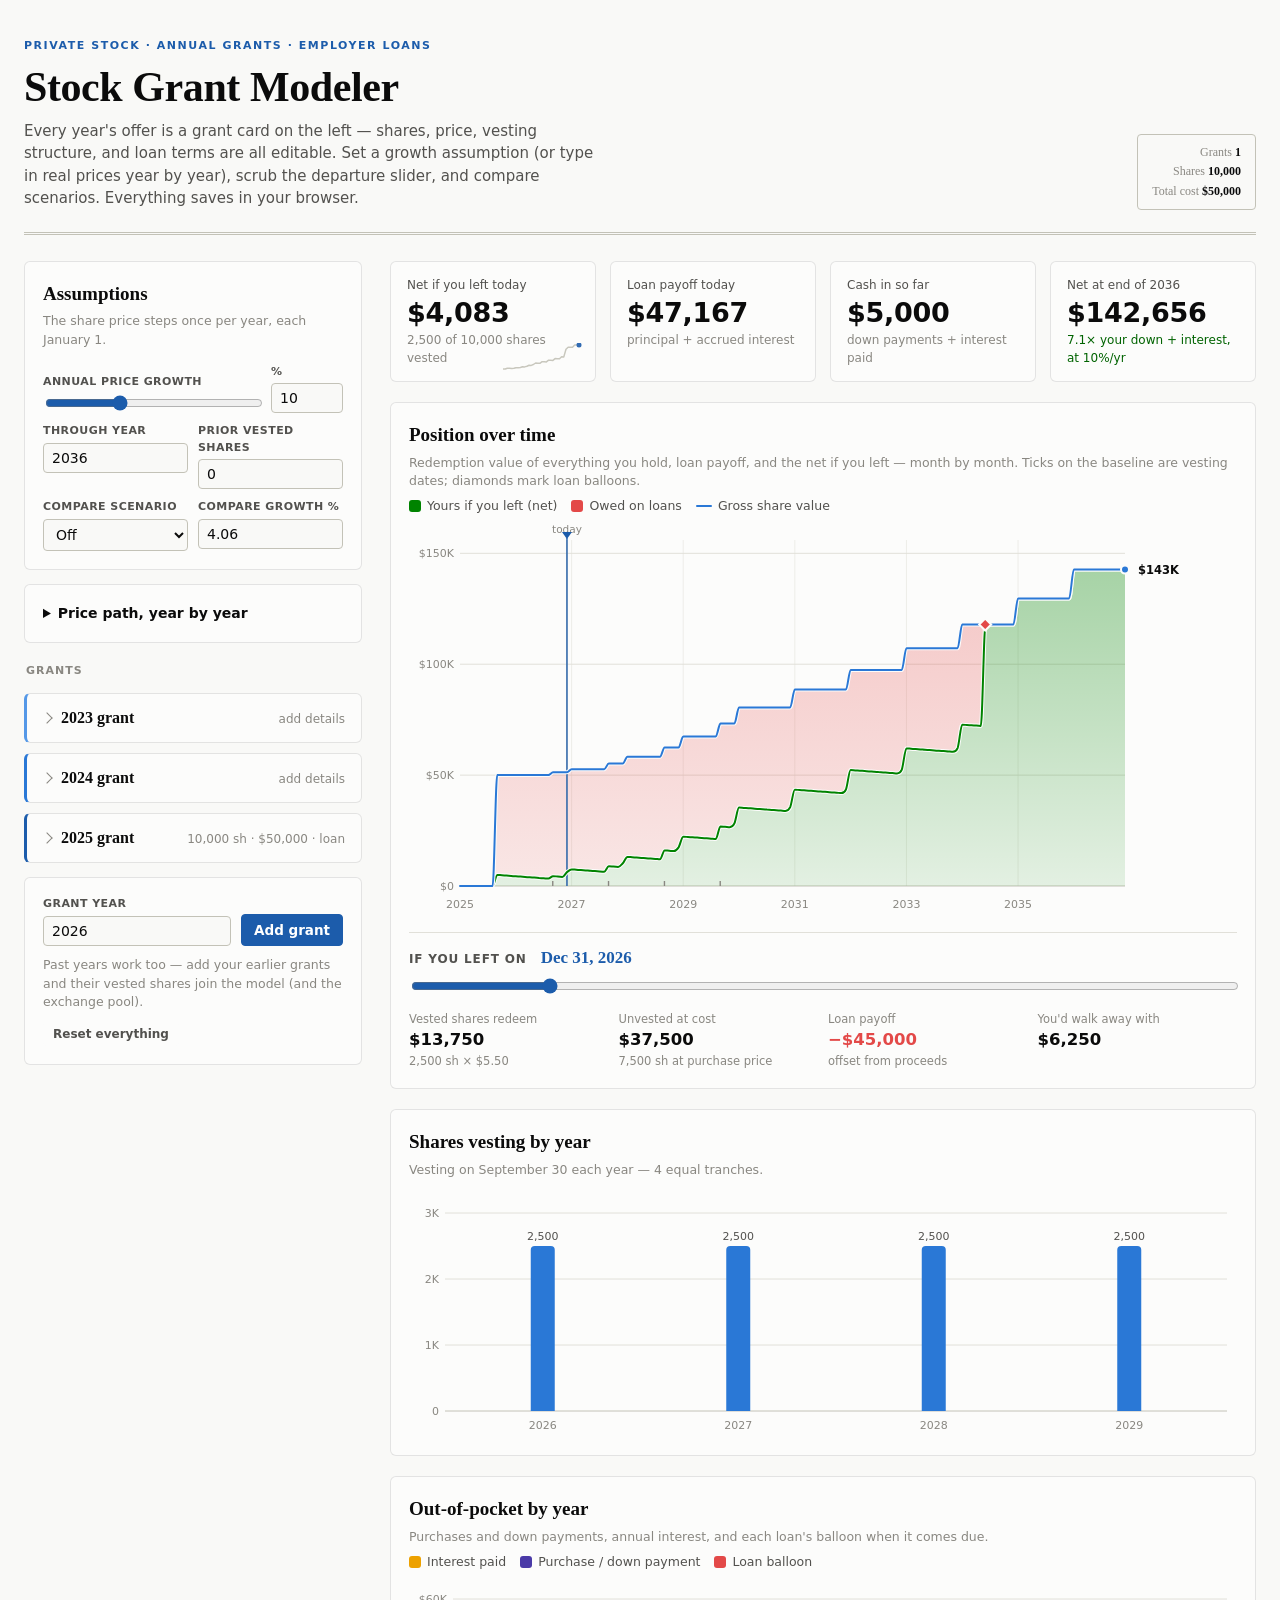
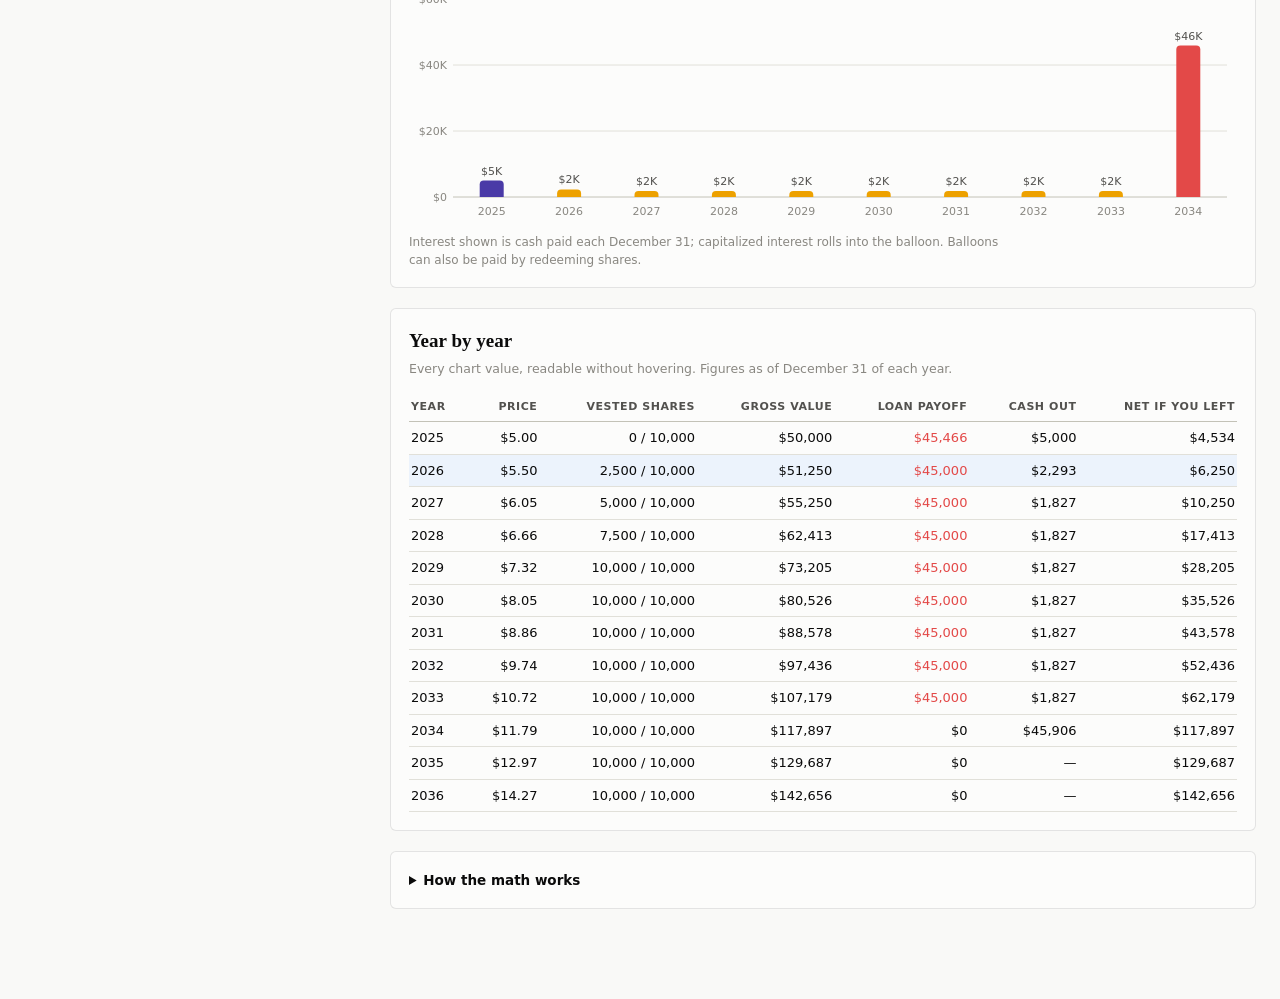
==== commit 7c06ea96: "Stock grant modeler: banded hero chart, past-year grants, price staircase - Position chart redrawn a" ====
--- a/stock-grant-modeler/index.html
+++ b/stock-grant-modeler/index.html
@@ -137,6 +137,7 @@
   .frow3 { display: grid; grid-template-columns: 1fr 1fr 1fr; gap: 10px; }
   .stack { display: flex; flex-direction: column; gap: 10px; }
   .growth-row { display: grid; grid-template-columns: 1fr 72px; gap: 10px; align-items: end; }
+  .add-row { display: grid; grid-template-columns: 1fr auto; gap: 10px; align-items: end; }
   input[type="range"] { accent-color: var(--accent); padding: 0; border: 0; background: transparent; width: 100%; }
 
   button {
@@ -312,6 +313,7 @@
           <summary>Price path, year by year</summary>
           <p class="sub" style="margin-top:8px">Grant prices anchor the path (outlined). Type over any year to
             pin it; later years grow from the last pinned price.</p>
+          <div class="chart-body" id="pp-chart" style="margin-top:10px"></div>
           <div class="pp-grid" id="pp-grid"></div>
           <div style="margin-top:10px"><button id="pp-clear" class="small ghost" type="button">Clear pinned overrides</button></div>
         </details>
@@ -320,10 +322,18 @@
       <p class="rail-group-label">Grants</p>
       <div id="grant-list" class="stack"></div>
 
-      <div style="display:flex; gap:10px;">
-        <button id="add-grant" class="primary" type="button">Add next year's grant</button>
-        <button id="reset" class="ghost" type="button">Reset</button>
-      </div>
+      <section class="card">
+        <div class="add-row">
+          <div class="field">
+            <label for="add-year">Grant year</label>
+            <input id="add-year" type="number" min="2000" max="2069" step="1">
+          </div>
+          <button id="add-grant" class="primary" type="button">Add grant</button>
+        </div>
+        <p class="sub" style="margin:10px 0 0">Past years work too — add your earlier grants and their
+          vested shares join the model (and the exchange pool).</p>
+        <div style="margin-top:10px"><button id="reset" class="ghost small" type="button">Reset everything</button></div>
+      </section>
     </aside>
 
     <main class="results">
@@ -422,7 +432,12 @@
       financing: "loan", downPct: 10, ratePct: 4.06,
       interestMode: "pay", capRatePct: 4.06,
       downMethod: "cash",                   /* cash | payroll | exchange */
-      vestStart: 1, vestYears: 4, loanTerm: 9 }
+      vestStart: 1, vestYears: 4, loanTerm: 9 },
+    /* fill these in from your earlier offer letters (0 shares = ignored) */
+    { id: 2, year: 2024, shares: 0, price: 0, financing: "loan", downPct: 10, ratePct: 4.66,
+      interestMode: "pay", capRatePct: 4.66, downMethod: "cash", vestStart: 1, vestYears: 4, loanTerm: 9 },
+    { id: 3, year: 2023, shares: 0, price: 0, financing: "loan", downPct: 10, ratePct: 4.15,
+      interestMode: "pay", capRatePct: 4.15, downMethod: "cash", vestStart: 1, vestYears: 4, loanTerm: 9 }
   ]
 };
 const GRANT_DEFAULTS = { financing: "loan", downPct: 10, ratePct: 4.06, interestMode: "pay",
@@ -730,6 +745,31 @@
 }
 const shortYear = (y, band) => band < 38 ? "’" + String(y).slice(2) : String(y);
 
+/* Monotone cubic interpolation — smooth but never overshoots, so the annual
+   price steps and vest jumps stay honest. */
+function monoPath(pts, moveCmd) {
+  const n = pts.length;
+  if (n < 3) return pts.map((p, i) => (i === 0 ? (moveCmd || "M") : "L") + p[0].toFixed(1) + " " + p[1].toFixed(1)).join("");
+  const dx = [], m = [];
+  for (let i = 0; i < n - 1; i++) { dx[i] = pts[i + 1][0] - pts[i][0] || 1e-6; m[i] = (pts[i + 1][1] - pts[i][1]) / dx[i]; }
+  const t = [m[0]];
+  for (let i = 1; i < n - 1; i++) t[i] = m[i - 1] * m[i] <= 0 ? 0 : (m[i - 1] + m[i]) / 2;
+  t[n - 1] = m[n - 2];
+  for (let i = 0; i < n - 1; i++) {
+    if (m[i] === 0) { t[i] = 0; t[i + 1] = 0; continue; }
+    const a = t[i] / m[i], b = t[i + 1] / m[i], q = a * a + b * b;
+    if (q > 9) { const tau = 3 / Math.sqrt(q); t[i] = tau * a * m[i]; t[i + 1] = tau * b * m[i]; }
+  }
+  let d = (moveCmd || "M") + pts[0][0].toFixed(1) + " " + pts[0][1].toFixed(1);
+  for (let i = 0; i < n - 1; i++) {
+    const h = dx[i];
+    d += "C" + (pts[i][0] + h / 3).toFixed(1) + " " + (pts[i][1] + t[i] * h / 3).toFixed(1) +
+         " " + (pts[i + 1][0] - h / 3).toFixed(1) + " " + (pts[i + 1][1] - t[i + 1] * h / 3).toFixed(1) +
+         " " + pts[i + 1][0].toFixed(1) + " " + pts[i + 1][1].toFixed(1);
+  }
+  return d;
+}
+
 /* ================= controls ================= */
 const $ = id => document.getElementById(id);
 const VEST_COLORS = ["var(--vest-1)", "var(--vest-2)", "var(--vest-3)", "var(--vest-4)", "var(--vest-5)", "var(--vest-6)"];
@@ -783,6 +823,8 @@
   $("compare-on").value = state.compareOn ? "on" : "off";
   $("compare-field").hidden = !state.compareOn;
   $("compare-num").value = state.compareGrowth;
+  const maxYear = state.grants.reduce((m, g) => Math.max(m, g.year), new Date().getFullYear() - 1);
+  $("add-year").value = maxYear + 1;
 
   const list = $("grant-list");
   list.textContent = "";
@@ -797,8 +839,9 @@
     const summary = document.createElement("summary");
     const h3 = document.createElement("h3"); h3.textContent = g.year + " grant";
     const gsum = document.createElement("span"); gsum.className = "gsum";
-    gsum.textContent = fmtShares(g.shares) + " sh · " + fmtFull(g.shares * g.price) +
-      (g.financing === "loan" ? " · loan" : " · cash");
+    gsum.textContent = g.shares > 0 && g.price > 0
+      ? fmtShares(g.shares) + " sh · " + fmtFull(g.shares * g.price) + (g.financing === "loan" ? " · loan" : " · cash")
+      : "add details";
     summary.append(h3, gsum);
     det.append(summary);
 
@@ -857,7 +900,7 @@
     btns.style.cssText = "display:flex; gap:8px; margin-top:2px";
     const dup = document.createElement("button");
     dup.type = "button"; dup.className = "small"; dup.textContent = "Duplicate for next year";
-    dup.addEventListener("click", () => { addGrantAfter(g); });
+    dup.addEventListener("click", () => { addGrantForYear(g.year + 1, g); });
     const rm = document.createElement("button");
     rm.type = "button"; rm.className = "small ghost"; rm.textContent = "Remove";
     rm.addEventListener("click", () => { state.grants = state.grants.filter(x => x.id !== g.id); update(); });
@@ -868,9 +911,49 @@
   }
 }
 
+function renderPriceChart(model) {
+  const host = $("pp-chart");
+  host.textContent = "";
+  if (!model) return;
+  const years = [];
+  for (let y = model.y0; y <= model.y1; y++) years.push({ y, p: model.priceAt(y), anchor: model.priceAt.anchors.has(y) });
+  const W = Math.max(host.clientWidth || 290, 220), H = 110;
+  const M = { t: 16, r: 46, b: 6, l: 6 };
+  const maxP = Math.max(...years.map(d => d.p)), minP = Math.min(...years.map(d => d.p));
+  const span = maxP - minP || 1;
+  const iw = W - M.l - M.r, ih = H - M.t - M.b;
+  const px = i => M.l + iw * (i / years.length);
+  const py = v => M.t + ih * (1 - (v - minP) / span);
+  const svg = sv("svg", { viewBox: `0 0 ${W} ${H}`, role: "img",
+    "aria-label": "Share price staircase, " + model.y0 + " to " + model.y1 }, host);
+  const defs = sv("defs", {}, svg);
+  const g = sv("linearGradient", { id: "ppg", x1: 0, y1: 0, x2: 0, y2: 1 }, defs);
+  sv("stop", { offset: "0%", style: "stop-color:var(--accent)", "stop-opacity": 0.22 }, g);
+  sv("stop", { offset: "100%", style: "stop-color:var(--accent)", "stop-opacity": 0.02 }, g);
+  let d = "", area = "";
+  years.forEach((yr, i) => {
+    const x1 = px(i), x2 = px(i + 1), y = py(yr.p);
+    d += (i ? `L${x1.toFixed(1)} ${y.toFixed(1)}` : `M${x1.toFixed(1)} ${y.toFixed(1)}`) + `H${x2.toFixed(1)}`;
+  });
+  area = d + `V${(H - M.b).toFixed(1)}H${px(0).toFixed(1)}Z`;
+  sv("path", { d: area, fill: "url(#ppg)" }, svg);
+  sv("path", { d, fill: "none", stroke: "var(--accent)", "stroke-width": 2, "stroke-linejoin": "round" }, svg);
+  years.forEach((yr, i) => {
+    if (!yr.anchor) return;
+    sv("circle", { cx: (px(i) + px(i + 1)) / 2, cy: py(yr.p), r: 3.5, fill: "var(--accent)",
+      stroke: "var(--surface)", "stroke-width": 2 }, svg);
+  });
+  const lastY = years[years.length - 1];
+  sv("text", { x: W - M.r + 4, y: py(lastY.p) + 4, "font-size": 10.5, fill: "var(--ink-2)",
+    "font-weight": 600, style: "font-variant-numeric:tabular-nums" }, svg).textContent = "$" + lastY.p.toFixed(2);
+  sv("text", { x: M.l, y: M.t - 5, "font-size": 10.5, fill: "var(--muted)",
+    style: "font-variant-numeric:tabular-nums" }, svg).textContent = "$" + years[0].p.toFixed(2) + " → " + model.y1;
+}
+
 function renderPriceEditor(model) {
   const grid = $("pp-grid");
   grid.textContent = "";
+  renderPriceChart(model);
   if (!model) return;
   for (let y = model.y0; y <= model.y1; y++) {
     const cell = document.createElement("div"); cell.className = "pp-cell";
@@ -892,13 +975,21 @@
   }
 }
 
-function addGrantAfter(template) {
+function addGrantForYear(year, template) {
   const sorted = state.grants.slice().sort((a, b) => a.year - b.year);
-  const last = template || sorted[sorted.length - 1];
-  const year = last ? last.year + 1 : new Date().getFullYear();
-  const price = last ? +(last.price * (1 + state.growth / 100)).toFixed(2) : 5.00;
-  const g = { ...GRANT_DEFAULTS, ...(last ? { ...last } : {}), id: Date.now(), year, price };
-  delete g.idOld;
+  /* copy terms from the nearest-year existing grant */
+  const near = template || sorted.reduce((best, g) =>
+    !best || Math.abs(g.year - year) < Math.abs(best.year - year) ? g : best, null);
+  /* price guess: model path if the year is covered, discount backwards if earlier */
+  let price = 5.00;
+  const anchored = sorted.filter(g => g.price > 0);
+  if (anchored.length) {
+    const first = anchored[0], last = anchored[anchored.length - 1];
+    if (year < first.year) price = +(first.price / Math.pow(1 + state.growth / 100, first.year - year)).toFixed(2);
+    else if (model && year <= model.y1) price = +model.priceAt(year).toFixed(2);
+    else price = +(last.price * Math.pow(1 + state.growth / 100, year - last.year)).toFixed(2);
+  }
+  const g = { ...GRANT_DEFAULTS, ...(near ? { ...near } : {}), id: Date.now(), year, price };
   state.grants.push(g);
   if (state.horizon < year + (g.loanTerm || 9) + 1) state.horizon = year + (g.loanTerm || 9) + 1;
   openGrants.clear(); openGrants.add(g.id);
@@ -913,7 +1004,10 @@
 $("compare-on").addEventListener("change", e => { state.compareOn = e.target.value === "on"; update(); });
 $("compare-num").addEventListener("change", e => { state.compareGrowth = parseFloat(e.target.value) || 0; update(); });
 $("pp-clear").addEventListener("click", () => { state.priceOverrides = {}; update(); });
-$("add-grant").addEventListener("click", () => addGrantAfter(null));
+$("add-grant").addEventListener("click", () => {
+  const y = Math.round(parseFloat($("add-year").value));
+  if (y >= 2000 && y <= 2069) addGrantForYear(y, null);
+});
 $("reset").addEventListener("click", () => {
   state = JSON.parse(JSON.stringify(DEFAULT_STATE));
   openGrants.clear();
@@ -999,9 +1093,9 @@
 function renderPositionChart(model) {
   const host = $("chart-pos");
   const legendItems = [
-    { label: "Gross share value", color: "var(--s-value)", line: true },
-    { label: "Loan payoff", color: "var(--s-loan)", line: true },
-    { label: "Net if you left", color: "var(--s-net)", line: true }
+    { label: "Yours if you left (net)", color: "var(--s-net)" },
+    { label: "Owed on loans", color: "var(--s-loan)" },
+    { label: "Gross share value", color: "var(--s-value)", line: true }
   ];
   if (model && model.priceAtB) legendItems.push(
     { label: "Net at " + state.compareGrowth + "% growth", color: "var(--s-net-alt)", line: true });
@@ -1022,12 +1116,12 @@
   const data = model.months, n = data.length, hasB = !!model.priceAtB;
   const G = i => flat[i * 4], P = i => flat[i * 4 + 1], N = i => flat[i * 4 + 2], NB = i => flat[i * 4 + 3];
 
-  const W = Math.max(host.clientWidth || 840, 420), H = 360;
-  const M = { t: 18, r: 118, b: 30, l: 8 };
+  const W = Math.max(host.clientWidth || 840, 420), H = 400;
+  const M = { t: 22, r: 112, b: 32, l: 8 };
   let maxV = 1;
   for (let i = 0; i < n; i++) maxV = Math.max(maxV, G(i), P(i), hasB ? NB(i) : 0);
   const ticks = niceTicks(maxV, 5);
-  const yMax = ticks[ticks.length - 1];
+  const yMax = ticks[ticks.length - 1] * 1.04;
   const yTickW = 8 + Math.max(...ticks.map(v => fmtCompact(v).length)) * 7;
   const iw = W - M.l - M.r - yTickW, ih = H - M.t - M.b;
   const px = i => M.l + yTickW + iw * (i / (n - 1));
@@ -1038,118 +1132,149 @@
   };
 
   const svg = sv("svg", { viewBox: `0 0 ${W} ${H}`, role: "img", tabindex: "0",
-    "aria-label": "Gross share value, loan payoff, and net walk-away value over time" }, host);
-
+    "aria-label": "Your net equity and loan balance stacked to gross share value, over time" }, host);
+
+  /* gradients */
+  const defs = sv("defs", {}, svg);
+  const grad = (id, colorVar, o1, o2) => {
+    const g = sv("linearGradient", { id, x1: 0, y1: 0, x2: 0, y2: 1 }, defs);
+    sv("stop", { offset: "0%", style: `stop-color:${colorVar}`, "stop-opacity": o1 }, g);
+    sv("stop", { offset: "100%", style: `stop-color:${colorVar}`, "stop-opacity": o2 }, g);
+  };
+  grad("hgNet", "var(--s-net)", 0.34, 0.10);
+  grad("hgLoan", "var(--s-loan)", 0.30, 0.12);
+
+  /* frame: horizontal gridlines + y labels + vertical year hairlines */
+  const yearIdx = [];
+  data.forEach((d, i) => { if (d.m === 0) yearIdx.push(i); });
+  const yearStep = Math.ceil(yearIdx.length / 10);
+  for (const i of yearIdx) {
+    if ((data[i].y - model.y0) % yearStep !== 0 || i === 0) continue;
+    sv("line", { x1: px(i), x2: px(i), y1: M.t, y2: M.t + ih, stroke: "var(--grid)",
+      "stroke-width": 1, opacity: 0.55 }, svg);
+  }
   for (const t of ticks) {
     sv("line", { x1: M.l + yTickW, x2: W - M.r, y1: py(t), y2: py(t),
       stroke: t === 0 ? "var(--baseline)" : "var(--grid)", "stroke-width": 1 }, svg);
     sv("text", { x: M.l + yTickW - 6, y: py(t) + 4, "text-anchor": "end", "font-size": 11,
       fill: "var(--muted)", style: "font-variant-numeric:tabular-nums" }, svg).textContent = fmtCompact(t);
   }
-  const yearIdx = [];
-  data.forEach((d, i) => { if (d.m === 0) yearIdx.push(i); });
-  const yearStep = Math.ceil(yearIdx.length / 10);
   for (const i of yearIdx) {
     if ((data[i].y - model.y0) % yearStep !== 0) continue;
     sv("text", { x: px(i), y: H - 10, "text-anchor": "middle", "font-size": 11, fill: "var(--muted)" }, svg)
       .textContent = data[i].y;
   }
 
-  /* vest ticks along the baseline; balloon diamonds on the loan line */
+  /* the two bands: net (green, from baseline) and owed (red, net→gross) */
+  const netPts = [], grossPts = [], nbPts = [];
+  for (let i = 0; i < n; i++) {
+    netPts.push([px(i), py(N(i))]);
+    grossPts.push([px(i), py(G(i))]);
+    if (hasB) nbPts.push([px(i), py(NB(i))]);
+  }
+  const base = py(0);
+  const x0 = px(0), xe = px(n - 1);
+  sv("path", { d: monoPath(netPts) + `L${xe.toFixed(1)} ${base}L${x0.toFixed(1)} ${base}Z`,
+    fill: "url(#hgNet)" }, svg);
+  sv("path", { d: monoPath(grossPts) + monoPath(netPts.slice().reverse(), "L") + "Z",
+    fill: "url(#hgLoan)" }, svg);
+
+  /* vest ticks on the baseline */
   for (const vd of model.vestDates) {
     const x = tToX(vd);
     if (x <= M.l + yTickW || x >= W - M.r) continue;
-    sv("line", { x1: x, x2: x, y1: py(0) - 5, y2: py(0), stroke: "var(--muted)", "stroke-width": 1.4 }, svg);
-  }
-
-  /* today marker */
+    sv("line", { x1: x, x2: x, y1: base - 5, y2: base, stroke: "var(--muted)", "stroke-width": 1.4 }, svg);
+  }
+
+  /* today + departure markers */
   const ti = data.findIndex(d => d.t >= TODAY);
   if (ti > 0 && ti < n - 1) {
     sv("line", { x1: px(ti), x2: px(ti), y1: M.t, y2: M.t + ih, stroke: "var(--baseline)", "stroke-width": 1 }, svg);
-    sv("text", { x: px(ti), y: M.t - 5, "text-anchor": "middle", "font-size": 10.5, fill: "var(--muted)" }, svg)
+    sv("text", { x: px(ti), y: M.t - 7, "text-anchor": "middle", "font-size": 10.5, fill: "var(--muted)" }, svg)
       .textContent = "today";
   }
-
-  /* departure marker */
   if (departIdx >= 0 && departIdx < n) {
     const x = px(departIdx);
-    sv("line", { x1: x, x2: x, y1: M.t, y2: M.t + ih, stroke: "var(--accent)", "stroke-width": 1.5,
-      opacity: 0.85 }, svg);
-    sv("path", { d: `M${x - 5} ${M.t - 2}h10l-5 7Z`, fill: "var(--accent)" }, svg);
-  }
-
-  /* area washes for gross & net, then lines */
-  const base = py(0);
-  const areaPath = get => {
-    let d = "M" + px(0).toFixed(1) + " " + base.toFixed(1);
-    for (let i = 0; i < n; i++) d += "L" + px(i).toFixed(1) + " " + py(get(i)).toFixed(1);
-    return d + "L" + px(n - 1).toFixed(1) + " " + base.toFixed(1) + "Z";
+    sv("line", { x1: x, x2: x, y1: M.t - 2, y2: M.t + ih, stroke: "var(--accent)", "stroke-width": 1.5, opacity: 0.9 }, svg);
+    sv("path", { d: `M${x - 5} ${M.t - 8}h10l-5 7Z`, fill: "var(--accent)" }, svg);
+  }
+
+  /* boundary lines: surface underlay masks band seams, then the colored line */
+  const boundary = (pts, color) => {
+    const d = monoPath(pts);
+    sv("path", { d, fill: "none", stroke: "var(--surface)", "stroke-width": 4,
+      "stroke-linejoin": "round", "stroke-linecap": "round" }, svg);
+    sv("path", { d, fill: "none", stroke: color, "stroke-width": 2,
+      "stroke-linejoin": "round", "stroke-linecap": "round" }, svg);
   };
-  sv("path", { d: areaPath(G), fill: "var(--s-value)", opacity: 0.08 }, svg);
-  sv("path", { d: areaPath(N), fill: "var(--s-net)", opacity: 0.10 }, svg);
-
-  const linePath = get => {
-    let d = "";
-    for (let i = 0; i < n; i++) d += (i ? "L" : "M") + px(i).toFixed(1) + " " + py(get(i)).toFixed(1);
-    return d;
-  };
-  if (hasB) sv("path", { d: linePath(NB), fill: "none", stroke: "var(--s-net-alt)", "stroke-width": 2,
-    "stroke-linejoin": "round", "stroke-linecap": "round" }, svg);
-  const series = [
-    { get: G, name: "Gross share value", color: "var(--s-value)" },
-    { get: P, name: "Loan payoff", color: "var(--s-loan)" },
-    { get: N, name: "Net if you left", color: "var(--s-net)" }
-  ];
-  for (const s of series)
-    sv("path", { d: linePath(s.get), fill: "none", stroke: s.color, "stroke-width": 2,
-      "stroke-linejoin": "round", "stroke-linecap": "round" }, svg);
-
+  boundary(netPts, "var(--s-net)");
+  boundary(grossPts, "var(--s-value)");
+  if (hasB) sv("path", { d: monoPath(nbPts), fill: "none", stroke: "var(--s-net-alt)",
+    "stroke-width": 2, "stroke-linejoin": "round", "stroke-linecap": "round" }, svg);
+
+  /* balloon diamonds ride the gross line */
   for (const bd of model.balloonDates) {
     const x = tToX(bd);
     if (x <= M.l + yTickW || x >= W - M.r) continue;
     let bi = data.findIndex(d => d.t >= bd);
     if (bi < 0) bi = n - 1;
-    const y = py(P(Math.max(0, bi - 1)));
-    sv("path", { d: `M${x} ${y - 5}l5 5l-5 5l-5 -5Z`, fill: "var(--s-loan)",
+    const y = py(G(Math.max(0, bi - 1)));
+    sv("path", { d: `M${x} ${y - 6}l6 6l-6 6l-6 -6Z`, fill: "var(--s-loan)",
       stroke: "var(--surface)", "stroke-width": 2 }, svg);
   }
 
-  /* direct end labels with collision nudge + leaders */
-  const endSeries = hasB
-    ? series.concat([{ get: NB, name: "Net at alt growth", color: "var(--s-net-alt)" }]) : series;
-  const ends = endSeries.map(s => ({ s, v: s.get(n - 1), y: py(s.get(n - 1)) })).sort((a, b) => a.y - b.y);
+  /* direct end labels: gross, net, compare; owed labeled only while nonzero */
+  const endItems = [
+    { name: "gross", v: G(n - 1), color: "var(--s-value)" },
+    { name: "net", v: N(n - 1), color: "var(--s-net)" }
+  ];
+  if (hasB) endItems.push({ name: "alt", v: NB(n - 1), color: "var(--s-net-alt)" });
+  if (P(n - 1) > yMax * 0.005) endItems.push({ name: "owed", v: P(n - 1), color: "var(--s-loan)", band: true });
+  const seen = new Set();
+  const ends = endItems.filter(e => {                    /* dedupe identical values */
+    const k = Math.round(e.v / Math.max(1, yMax * 0.004));
+    if (seen.has(k) && e.name !== "gross") return false;
+    seen.add(k); return true;
+  }).map(e => ({ ...e, y: py(e.band ? G(n - 1) : e.v) })).sort((a, b) => a.y - b.y);
   for (let i = 1; i < ends.length; i++)
     if (ends[i].y - ends[i - 1].y < 15) ends[i].y = ends[i - 1].y + 15;
   for (const e of ends) {
-    const x0 = px(n - 1), yLine = py(e.v);
+    const yLine = py(e.band ? G(n - 1) : e.v);
     if (Math.abs(e.y - yLine) > 2)
-      sv("line", { x1: x0 + 2, x2: x0 + 10, y1: yLine, y2: e.y, stroke: "var(--baseline)", "stroke-width": 1 }, svg);
-    sv("circle", { cx: x0, cy: yLine, r: 4, fill: e.s.color, stroke: "var(--surface)", "stroke-width": 2 }, svg);
-    sv("text", { x: x0 + 13, y: e.y + 4, "font-size": 11.5, fill: "var(--ink)", "font-weight": 600,
-      style: "font-variant-numeric:tabular-nums" }, svg).textContent = fmtCompact(e.v);
+      sv("line", { x1: xe + 2, x2: xe + 10, y1: yLine, y2: e.y, stroke: "var(--baseline)", "stroke-width": 1 }, svg);
+    if (!e.band) sv("circle", { cx: xe, cy: yLine, r: 4, fill: e.color, stroke: "var(--surface)", "stroke-width": 2 }, svg);
+    sv("text", { x: xe + 13, y: e.y + 4, "font-size": 11.5, fill: "var(--ink)", "font-weight": 600,
+      style: "font-variant-numeric:tabular-nums" }, svg).textContent =
+      (e.band ? "owed " : "") + fmtCompact(e.v);
   }
 
   if (!final) return;
 
-  /* crosshair + tooltip (final frame only) */
+  /* crosshair + tooltip */
   const tt = makeTooltip(host);
   const cross = sv("line", { y1: M.t, y2: M.t + ih, stroke: "var(--baseline)", "stroke-width": 1, visibility: "hidden" }, svg);
-  const hoverSeries = hasB ? series.concat([{ get: NB, name: "Net at " + state.compareGrowth + "%", color: "var(--s-net-alt)" }]) : series;
-  const dots = hoverSeries.map(s => sv("circle", { r: 4.5, fill: s.color, stroke: "var(--surface)", "stroke-width": 2, visibility: "hidden" }, svg));
+  const hoverSeries = [
+    { get: G, name: "Gross share value", color: "var(--s-value)" },
+    { get: P, name: "Owed on loans", color: "var(--s-loan)" },
+    { get: N, name: "Yours if you left", color: "var(--s-net)" }
+  ];
+  if (hasB) hoverSeries.push({ get: NB, name: "Net at " + state.compareGrowth + "%", color: "var(--s-net-alt)" });
+  const dotSeries = hoverSeries.filter(s => s.name !== "Owed on loans");
+  const dots = dotSeries.map(s => sv("circle", { r: 4.5, fill: s.color, stroke: "var(--surface)", "stroke-width": 2, visibility: "hidden" }, svg));
   let focusIdx = -1;
   const showAt = i => {
     focusIdx = i;
     const d = data[i], x = px(i);
     cross.setAttribute("x1", x); cross.setAttribute("x2", x);
     cross.setAttribute("visibility", "visible");
-    hoverSeries.forEach((s, k) => {
+    dotSeries.forEach((s, k) => {
       dots[k].setAttribute("cx", x); dots[k].setAttribute("cy", py(s.get(i)));
       dots[k].setAttribute("visibility", "visible");
     });
     ttRows(tt, fmtMonth(d.t) + " · price $" + d.price.toFixed(2),
       hoverSeries.map(s => ({ color: seriesHex(s.color), name: s.name, value: fmtFull(s.get(i)) })));
     const rect = svg.getBoundingClientRect();
-    positionTooltip(tt, host, (x / W) * rect.width, (py(Math.max(d.gross, d.payoff)) / H) * rect.height);
+    positionTooltip(tt, host, (x / W) * rect.width, (py(G(i)) / H) * rect.height);
   };
   const hide = () => { focusIdx = -1; cross.setAttribute("visibility", "hidden"); dots.forEach(c => c.setAttribute("visibility", "hidden")); tt.style.display = "none"; };
   svg.addEventListener("pointermove", ev => {
@@ -1170,7 +1295,7 @@
 }
 
 /* ================= departure scrubber ================= */
-let departIdx = -1;
+let departIdx = -1, departDate = null;
 function renderDepart(model, keepIdx) {
   const wrapEl = $("depart");
   if (!model) { wrapEl.hidden = true; return; }
@@ -1178,10 +1303,15 @@
   const n = model.months.length;
   const range = $("d-range");
   range.max = n - 1;
-  if (!keepIdx || departIdx < 0 || departIdx >= n) {
+  if (departDate != null) {                      /* re-anchor to the kept date */
+    let i = model.months.findIndex(d => d.t >= departDate);
+    departIdx = i < 0 ? n - 1 : i;
+  }
+  if (!keepIdx || departIdx < 0 || departIdx >= n || departDate == null) {
     let ti = model.months.findIndex(d => d.t >= TODAY);
     departIdx = ti < 0 ? n - 1 : ti;
   }
+  departDate = model.months[departIdx].t;
   range.value = departIdx;
   const d = model.months[departIdx];
   $("d-date").textContent = fmtDate(d.t);
@@ -1205,7 +1335,8 @@
 }
 $("d-range").addEventListener("input", () => {
   departIdx = +$("d-range").value;
-  if (model) { renderDepart(model, true); renderPositionChart(model); }
+  if (model) { departDate = model.months[Math.min(departIdx, model.months.length - 1)].t;
+    renderDepart(model, true); renderPositionChart(model); }
 });
 
 /* ================= chart 2: vesting ================= */
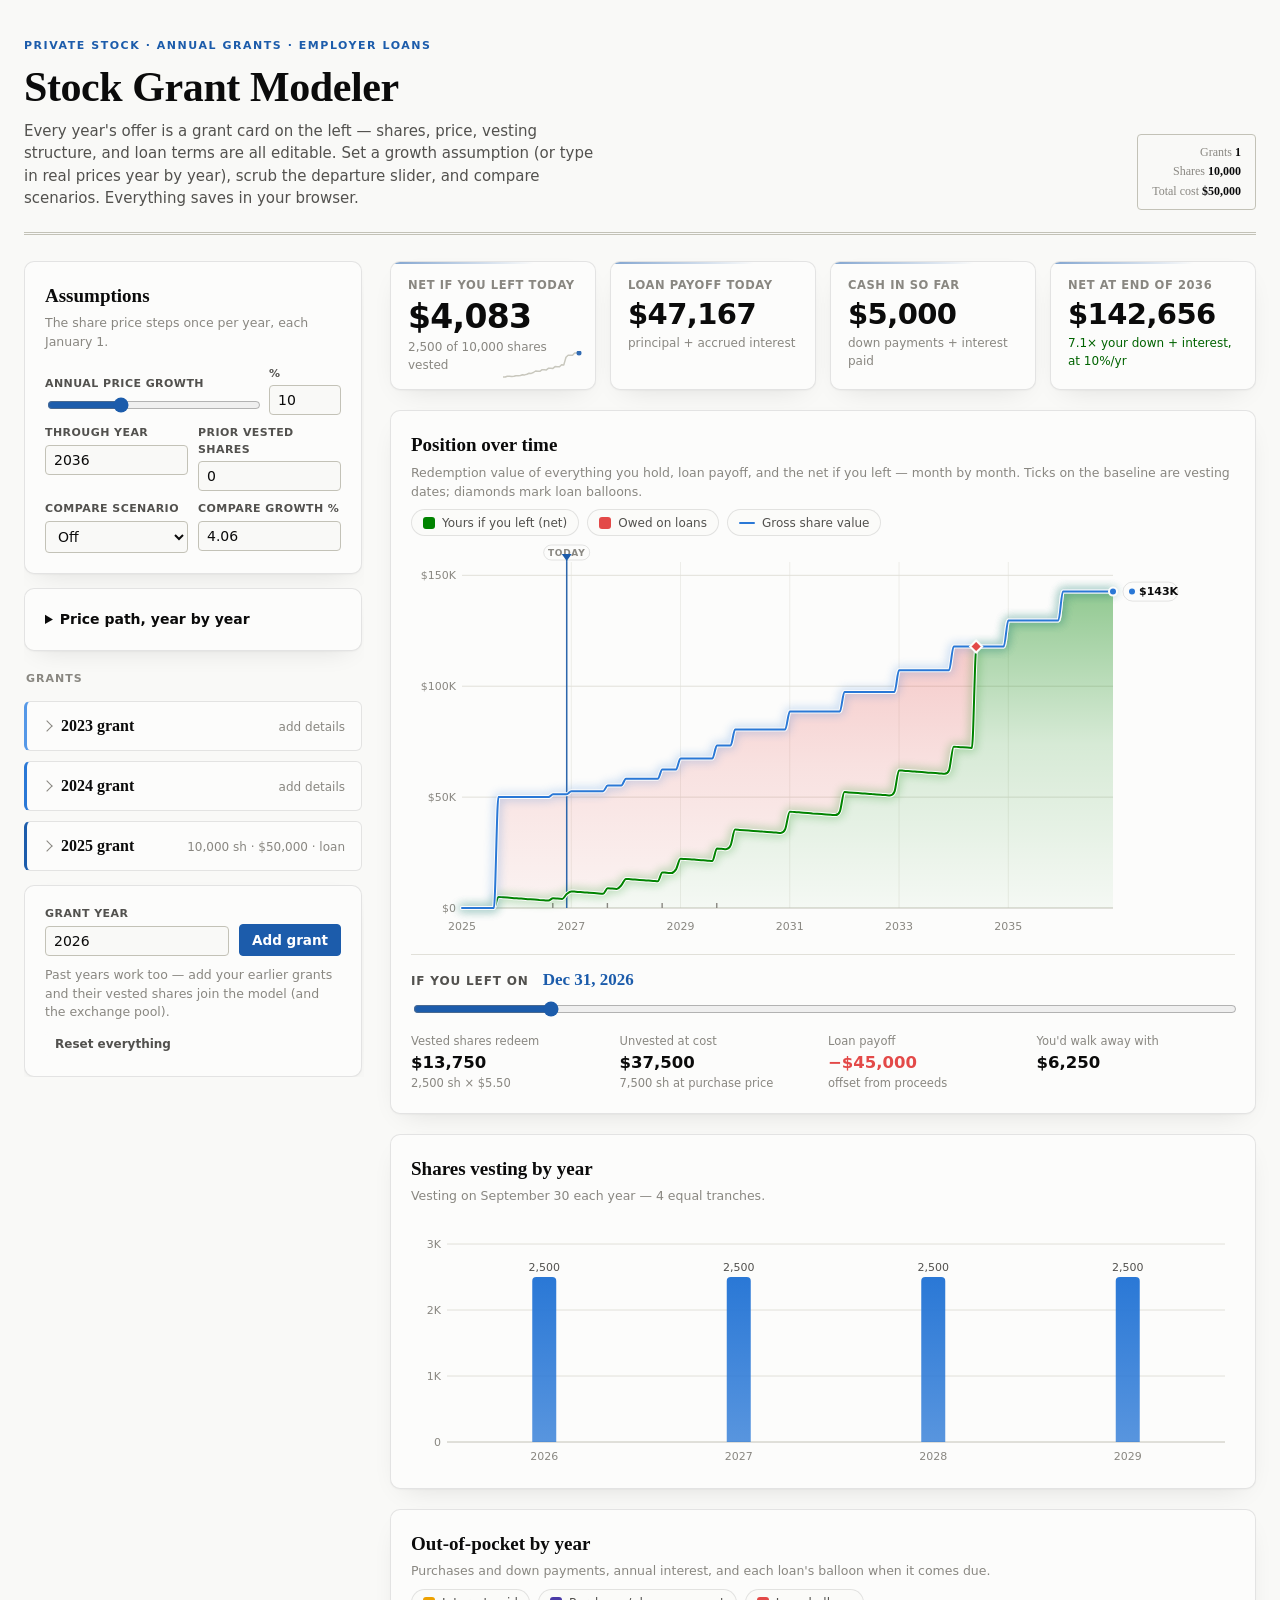
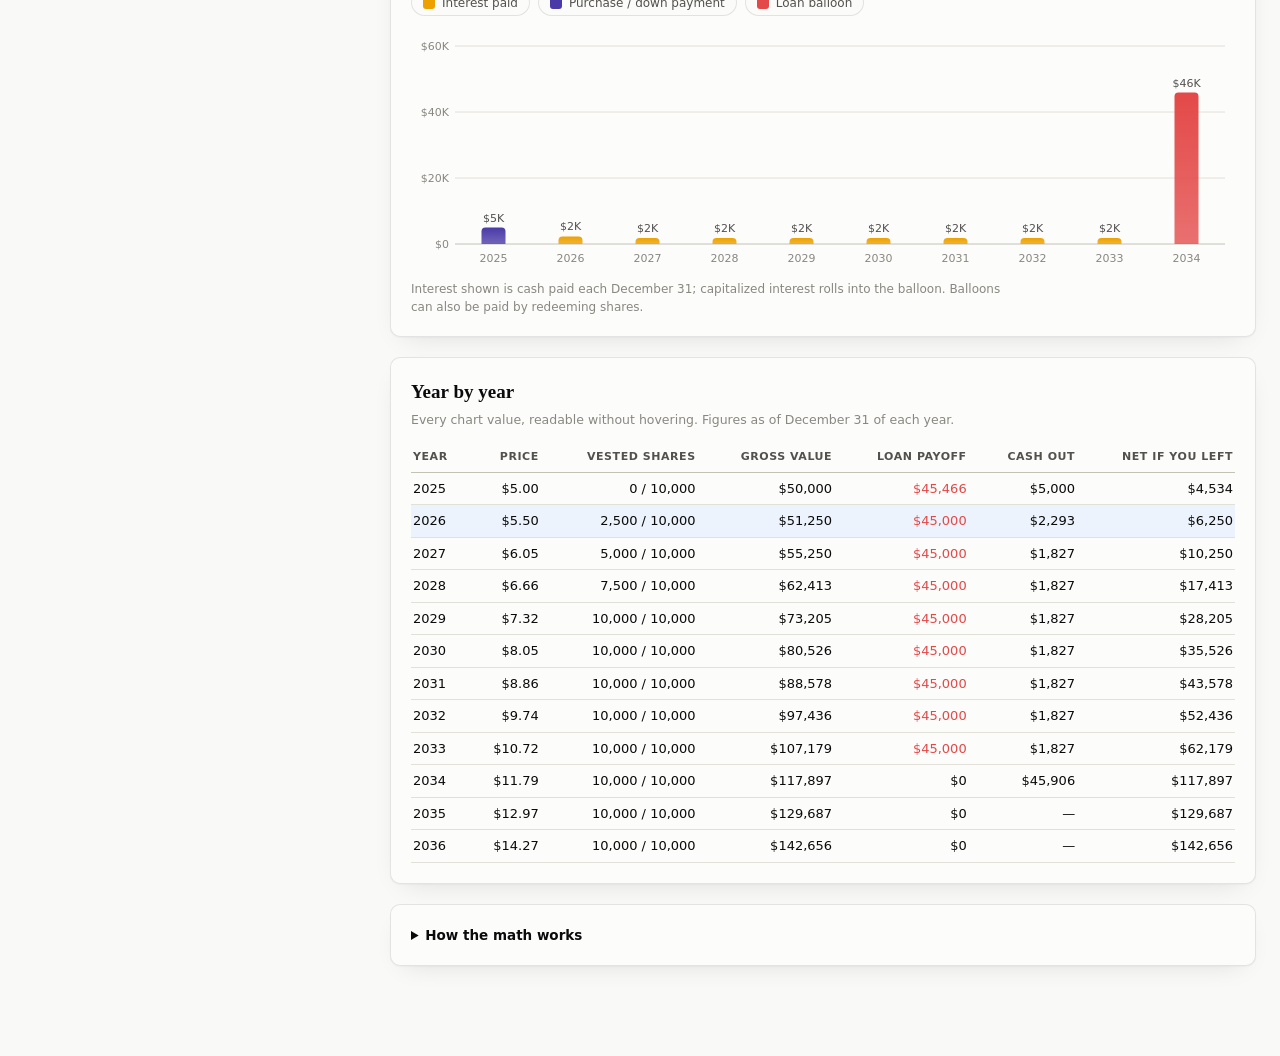
==== commit 3b8ad26d: "Stock grant modeler: visual depth pass Glow filters under chart lines, three-stop gradient band fill" ====
--- a/stock-grant-modeler/index.html
+++ b/stock-grant-modeler/index.html
@@ -117,7 +117,14 @@
   @media (max-width: 1000px) { aside.controls { position: static; max-height: none; } }
   main.results { display: flex; flex-direction: column; gap: 20px; min-width: 0; }
 
-  .card { background: var(--surface); border: 1px solid var(--hairline); border-radius: 6px; padding: 18px; }
+  .card {
+    background: var(--surface); border: 1px solid var(--hairline); border-radius: 10px; padding: 20px;
+    box-shadow: 0 1px 2px rgba(0,0,0,0.04), 0 10px 28px -14px rgba(0,0,0,0.14);
+  }
+  :root[data-theme="dark"] .card { box-shadow: 0 1px 0 rgba(255,255,255,0.045) inset, 0 12px 32px -16px rgba(0,0,0,0.7); }
+  @media (prefers-color-scheme: dark) {
+    :root:where(:not([data-theme="light"])) .card { box-shadow: 0 1px 0 rgba(255,255,255,0.045) inset, 0 12px 32px -16px rgba(0,0,0,0.7); }
+  }
   .card h2 { font-family: var(--serif); font-weight: 600; font-size: 19px; margin: 0 0 4px; }
   .card .sub { font-size: 12.5px; color: var(--muted); margin: 0 0 14px; }
   .card .sub:last-child { margin-bottom: 0; }
@@ -192,9 +199,19 @@
   /* ============ stat tiles ============ */
   .tiles { display: grid; grid-template-columns: repeat(4, minmax(0,1fr)); gap: 14px; }
   @media (max-width: 880px) { .tiles { grid-template-columns: repeat(2, minmax(0,1fr)); } }
-  .tile { background: var(--surface); border: 1px solid var(--hairline); border-radius: 6px; padding: 14px 16px; position: relative; overflow: hidden; }
-  .tile .t-label { font-size: 12px; color: var(--ink-2); margin-bottom: 4px; }
-  .tile .t-value { font-size: 27px; font-weight: 600; line-height: 1.12; letter-spacing: -0.01em; }
+  .tile {
+    background: var(--surface); border: 1px solid var(--hairline); border-radius: 10px;
+    padding: 15px 17px; position: relative; overflow: hidden;
+    box-shadow: 0 1px 2px rgba(0,0,0,0.04), 0 10px 28px -14px rgba(0,0,0,0.14);
+  }
+  .tile::before {
+    content: ""; position: absolute; inset: 0 0 auto 0; height: 2.5px;
+    background: linear-gradient(90deg, var(--accent), transparent 70%);
+    opacity: 0.55;
+  }
+  .tile .t-label { font-size: 11.5px; font-weight: 600; letter-spacing: 0.05em; text-transform: uppercase; color: var(--muted); margin-bottom: 5px; }
+  .tile .t-value { font-size: 29px; font-weight: 650; line-height: 1.1; letter-spacing: -0.02em; }
+  .tile:first-child .t-value { font-size: 33px; }
   .tile .t-sub { font-size: 12px; color: var(--muted); margin-top: 3px; }
   .tile .t-sub.pos { color: var(--good-text); }
   .tile .t-sub.neg { color: var(--s-loan); }
@@ -203,8 +220,12 @@
   /* ============ charts ============ */
   .chart-card { position: relative; }
   .chart-head { display: flex; flex-wrap: wrap; justify-content: space-between; align-items: baseline; gap: 8px; }
-  .legend { display: flex; flex-wrap: wrap; gap: 14px; font-size: 12.5px; color: var(--ink-2); margin: 6px 0 2px; }
-  .legend .key { display: inline-flex; align-items: center; gap: 6px; }
+  .legend { display: flex; flex-wrap: wrap; gap: 8px; font-size: 12px; color: var(--ink-2); margin: 8px 0 4px; }
+  .legend .key {
+    display: inline-flex; align-items: center; gap: 7px;
+    border: 1px solid var(--hairline); border-radius: 999px; padding: 3.5px 11px;
+    background: color-mix(in srgb, var(--page) 55%, transparent);
+  }
   .key .swatch { width: 12px; height: 12px; border-radius: 3px; flex: none; }
   .key .stroke { width: 16px; height: 2px; border-radius: 1px; flex: none; }
   .chart-body { position: relative; }
@@ -212,9 +233,12 @@
   svg text { font-family: var(--sans); }
   .tooltip {
     position: absolute; pointer-events: none; z-index: 5;
-    background: var(--surface); border: 1px solid var(--hairline);
-    border-radius: 5px; padding: 8px 10px; font-size: 12.5px;
-    box-shadow: 0 4px 14px rgba(0,0,0,0.14); min-width: 150px; display: none;
+    background: color-mix(in srgb, var(--surface) 84%, transparent);
+    backdrop-filter: blur(8px); -webkit-backdrop-filter: blur(8px);
+    border: 1px solid var(--hairline);
+    border-radius: 9px; padding: 9px 12px; font-size: 12.5px;
+    box-shadow: 0 2px 6px rgba(0,0,0,0.08), 0 14px 34px -10px rgba(0,0,0,0.24);
+    min-width: 156px; display: none;
   }
   .tooltip .tt-title { color: var(--muted); font-size: 11.5px; margin-bottom: 5px; }
   .tooltip .tt-row { display: flex; align-items: center; gap: 7px; padding: 1.5px 0; }
@@ -251,7 +275,16 @@
   details.math li { margin: 4px 0; }
   .empty { padding: 40px 0; text-align: center; color: var(--muted); font-size: 14px; }
 
-  @media (prefers-reduced-motion: reduce) { * { transition: none !important; } }
+  @keyframes rise { from { opacity: 0; transform: translateY(10px); } to { opacity: 1; transform: none; } }
+  main.results > * { animation: rise 0.55s cubic-bezier(0.2, 0.7, 0.2, 1) both; }
+  main.results > *:nth-child(2) { animation-delay: 0.06s; }
+  main.results > *:nth-child(3) { animation-delay: 0.12s; }
+  main.results > *:nth-child(4) { animation-delay: 0.18s; }
+  main.results > *:nth-child(5) { animation-delay: 0.24s; }
+  main.results > *:nth-child(6) { animation-delay: 0.30s; }
+  svg path[tabindex] { transition: opacity 0.16s ease; }
+
+  @media (prefers-reduced-motion: reduce) { * { transition: none !important; animation: none !important; } }
 </style>
 
 <div class="wrap">
@@ -936,7 +969,11 @@
     d += (i ? `L${x1.toFixed(1)} ${y.toFixed(1)}` : `M${x1.toFixed(1)} ${y.toFixed(1)}`) + `H${x2.toFixed(1)}`;
   });
   area = d + `V${(H - M.b).toFixed(1)}H${px(0).toFixed(1)}Z`;
+  const pf = sv("filter", { id: "ppglow", x: "-30%", y: "-30%", width: "160%", height: "160%" }, defs);
+  sv("feGaussianBlur", { stdDeviation: 4 }, pf);
   sv("path", { d: area, fill: "url(#ppg)" }, svg);
+  sv("path", { d, fill: "none", stroke: "var(--accent)", "stroke-width": 5, opacity: 0.25,
+    filter: "url(#ppglow)", "stroke-linejoin": "round" }, svg);
   sv("path", { d, fill: "none", stroke: "var(--accent)", "stroke-width": 2, "stroke-linejoin": "round" }, svg);
   years.forEach((yr, i) => {
     if (!yr.anchor) return;
@@ -1089,7 +1126,7 @@
 }
 
 /* ================= chart 1: position over time ================= */
-let heroPrev = null;
+let heroPrev = null, heroIntroDone = false;
 function renderPositionChart(model) {
   const host = $("chart-pos");
   const legendItems = [
@@ -1117,7 +1154,7 @@
   const G = i => flat[i * 4], P = i => flat[i * 4 + 1], N = i => flat[i * 4 + 2], NB = i => flat[i * 4 + 3];
 
   const W = Math.max(host.clientWidth || 840, 420), H = 400;
-  const M = { t: 22, r: 112, b: 32, l: 8 };
+  const M = { t: 22, r: 122, b: 32, l: 8 };
   let maxV = 1;
   for (let i = 0; i < n; i++) maxV = Math.max(maxV, G(i), P(i), hasB ? NB(i) : 0);
   const ticks = niceTicks(maxV, 5);
@@ -1136,13 +1173,15 @@
 
   /* gradients */
   const defs = sv("defs", {}, svg);
-  const grad = (id, colorVar, o1, o2) => {
+  const grad = (id, colorVar, stops) => {
     const g = sv("linearGradient", { id, x1: 0, y1: 0, x2: 0, y2: 1 }, defs);
-    sv("stop", { offset: "0%", style: `stop-color:${colorVar}`, "stop-opacity": o1 }, g);
-    sv("stop", { offset: "100%", style: `stop-color:${colorVar}`, "stop-opacity": o2 }, g);
+    for (const [off, op] of stops)
+      sv("stop", { offset: off, style: `stop-color:${colorVar}`, "stop-opacity": op }, g);
   };
-  grad("hgNet", "var(--s-net)", 0.34, 0.10);
-  grad("hgLoan", "var(--s-loan)", 0.30, 0.12);
+  grad("hgNet", "var(--s-net)", [["0%", 0.42], ["48%", 0.15], ["100%", 0.03]]);
+  grad("hgLoan", "var(--s-loan)", [["0%", 0.34], ["55%", 0.15], ["100%", 0.05]]);
+  const filt = sv("filter", { id: "hglow", x: "-30%", y: "-30%", width: "160%", height: "160%" }, defs);
+  sv("feGaussianBlur", { stdDeviation: 5 }, filt);
 
   /* frame: horizontal gridlines + y labels + vertical year hairlines */
   const yearIdx = [];
@@ -1190,8 +1229,11 @@
   const ti = data.findIndex(d => d.t >= TODAY);
   if (ti > 0 && ti < n - 1) {
     sv("line", { x1: px(ti), x2: px(ti), y1: M.t, y2: M.t + ih, stroke: "var(--baseline)", "stroke-width": 1 }, svg);
-    sv("text", { x: px(ti), y: M.t - 7, "text-anchor": "middle", "font-size": 10.5, fill: "var(--muted)" }, svg)
-      .textContent = "today";
+    const tw2 = 46;
+    sv("rect", { x: px(ti) - tw2 / 2, y: M.t - 17, width: tw2, height: 15, rx: 7.5,
+      fill: "var(--surface)", stroke: "var(--hairline)" }, svg);
+    sv("text", { x: px(ti), y: M.t - 6, "text-anchor": "middle", "font-size": 9,
+      "font-weight": 600, "letter-spacing": "0.08em", fill: "var(--muted)" }, svg).textContent = "TODAY";
   }
   if (departIdx >= 0 && departIdx < n) {
     const x = px(departIdx);
@@ -1202,15 +1244,17 @@
   /* boundary lines: surface underlay masks band seams, then the colored line */
   const boundary = (pts, color) => {
     const d = monoPath(pts);
+    sv("path", { d, fill: "none", stroke: color, "stroke-width": 7, opacity: 0.28,
+      filter: "url(#hglow)", "stroke-linejoin": "round", "stroke-linecap": "round" }, svg);
     sv("path", { d, fill: "none", stroke: "var(--surface)", "stroke-width": 4,
       "stroke-linejoin": "round", "stroke-linecap": "round" }, svg);
-    sv("path", { d, fill: "none", stroke: color, "stroke-width": 2,
+    return sv("path", { d, fill: "none", stroke: color, "stroke-width": 2,
       "stroke-linejoin": "round", "stroke-linecap": "round" }, svg);
   };
-  boundary(netPts, "var(--s-net)");
-  boundary(grossPts, "var(--s-value)");
-  if (hasB) sv("path", { d: monoPath(nbPts), fill: "none", stroke: "var(--s-net-alt)",
-    "stroke-width": 2, "stroke-linejoin": "round", "stroke-linecap": "round" }, svg);
+  const mainNet = boundary(netPts, "var(--s-net)");
+  const mainGross = boundary(grossPts, "var(--s-value)");
+  const mainAlt = hasB ? sv("path", { d: monoPath(nbPts), fill: "none", stroke: "var(--s-net-alt)",
+    "stroke-width": 2, "stroke-linejoin": "round", "stroke-linecap": "round" }, svg) : null;
 
   /* balloon diamonds ride the gross line */
   for (const bd of model.balloonDates) {
@@ -1240,15 +1284,31 @@
     if (ends[i].y - ends[i - 1].y < 15) ends[i].y = ends[i - 1].y + 15;
   for (const e of ends) {
     const yLine = py(e.band ? G(n - 1) : e.v);
+    const label = (e.band ? "owed " : "") + fmtCompact(e.v);
     if (Math.abs(e.y - yLine) > 2)
-      sv("line", { x1: xe + 2, x2: xe + 10, y1: yLine, y2: e.y, stroke: "var(--baseline)", "stroke-width": 1 }, svg);
+      sv("line", { x1: xe + 2, x2: xe + 9, y1: yLine, y2: e.y, stroke: "var(--baseline)", "stroke-width": 1 }, svg);
     if (!e.band) sv("circle", { cx: xe, cy: yLine, r: 4, fill: e.color, stroke: "var(--surface)", "stroke-width": 2 }, svg);
-    sv("text", { x: xe + 13, y: e.y + 4, "font-size": 11.5, fill: "var(--ink)", "font-weight": 600,
-      style: "font-variant-numeric:tabular-nums" }, svg).textContent =
-      (e.band ? "owed " : "") + fmtCompact(e.v);
+    const pw = label.length * 6.6 + 22;
+    sv("rect", { x: xe + 10, y: e.y - 9.5, width: pw, height: 19, rx: 9.5,
+      fill: "var(--surface)", stroke: "var(--hairline)" }, svg);
+    sv("circle", { cx: xe + 19, cy: e.y, r: 3, fill: e.color }, svg);
+    sv("text", { x: xe + 26, y: e.y + 3.5, "font-size": 11, fill: "var(--ink)", "font-weight": 600,
+      style: "font-variant-numeric:tabular-nums" }, svg).textContent = label;
   }
 
   if (!final) return;
+
+  if (!heroIntroDone && !REDUCED) {
+    heroIntroDone = true;
+    for (const pth of [mainNet, mainGross, mainAlt]) {
+      if (!pth) continue;
+      const L = pth.getTotalLength();
+      pth.style.strokeDasharray = L; pth.style.strokeDashoffset = L;
+      pth.animate([{ strokeDashoffset: L }, { strokeDashoffset: 0 }],
+        { duration: 950, easing: "cubic-bezier(0.3,0,0.2,1)", fill: "forwards" })
+        .onfinish = () => { pth.style.strokeDasharray = ""; pth.style.strokeDashoffset = ""; };
+    }
+  } else heroIntroDone = true;
 
   /* crosshair + tooltip */
   const tt = makeTooltip(host);
@@ -1368,6 +1428,15 @@
 
   const svg = sv("svg", { viewBox: `0 0 ${W} ${H}`, role: "img",
     "aria-label": "Stacked columns of shares vesting each year, by grant" }, host);
+  const vDefs = sv("defs", {}, svg);
+  const vGrad = idx => {
+    if (!vDefs.querySelector("#vsg" + idx)) {
+      const g = sv("linearGradient", { id: "vsg" + idx, x1: 0, y1: 0, x2: 0, y2: 1 }, vDefs);
+      sv("stop", { offset: "0%", style: `stop-color:${VEST_COLORS[idx]}`, "stop-opacity": 1 }, g);
+      sv("stop", { offset: "100%", style: `stop-color:${VEST_COLORS[idx]}`, "stop-opacity": 0.78 }, g);
+    }
+    return "url(#vsg" + idx + ")";
+  };
   for (const t of ticks) {
     sv("line", { x1: M.l + yTickW, x2: W - M.r, y1: py(t), y2: py(t),
       stroke: t === 0 ? "var(--baseline)" : "var(--grid)", "stroke-width": 1 }, svg);
@@ -1386,7 +1455,7 @@
       const h = Math.max(y0 - y1 - (topmost ? 0 : 2), 1);
       const seg = sv("path", {
         d: roundedTopRect(x, y1, bw, h, topmost ? 4 : 0),
-        fill: VEST_COLORS[gi], tabindex: "0", role: "img",
+        fill: vGrad(gi), tabindex: "0", role: "img",
         "aria-label": p.grant.year + " grant, " + fmtShares(p.shares) + " shares vest in " + yr.year
       }, svg);
       const show = () => {
@@ -1462,6 +1531,12 @@
 
   const svg = sv("svg", { viewBox: `0 0 ${W} ${H}`, role: "img",
     "aria-label": "Stacked columns of annual out-of-pocket cash" }, host);
+  const cDefs = sv("defs", {}, svg);
+  CATS.forEach((c, ci) => {
+    const g = sv("linearGradient", { id: "csg" + ci, x1: 0, y1: 0, x2: 0, y2: 1 }, cDefs);
+    sv("stop", { offset: "0%", style: `stop-color:${c.color}`, "stop-opacity": 1 }, g);
+    sv("stop", { offset: "100%", style: `stop-color:${c.color}`, "stop-opacity": 0.78 }, g);
+  });
   for (const t of ticks) {
     sv("line", { x1: M.l + yTickW, x2: W - M.r, y1: py(t), y2: py(t),
       stroke: t === 0 ? "var(--baseline)" : "var(--grid)", "stroke-width": 1 }, svg);
@@ -1484,7 +1559,7 @@
       const h = Math.max(y0 - y1 - (topmost ? 0 : 2), 1);
       const seg = sv("path", {
         d: roundedTopRect(x, y1, bw, h, topmost ? 4 : 0),
-        fill: p.c.color, tabindex: final ? "0" : "-1", role: "img",
+        fill: "url(#csg" + CATS.indexOf(p.c) + ")", tabindex: final ? "0" : "-1", role: "img",
         "aria-label": p.c.label + " " + fmtFull(p.v) + " in " + d.year
       }, svg);
       if (final) {
